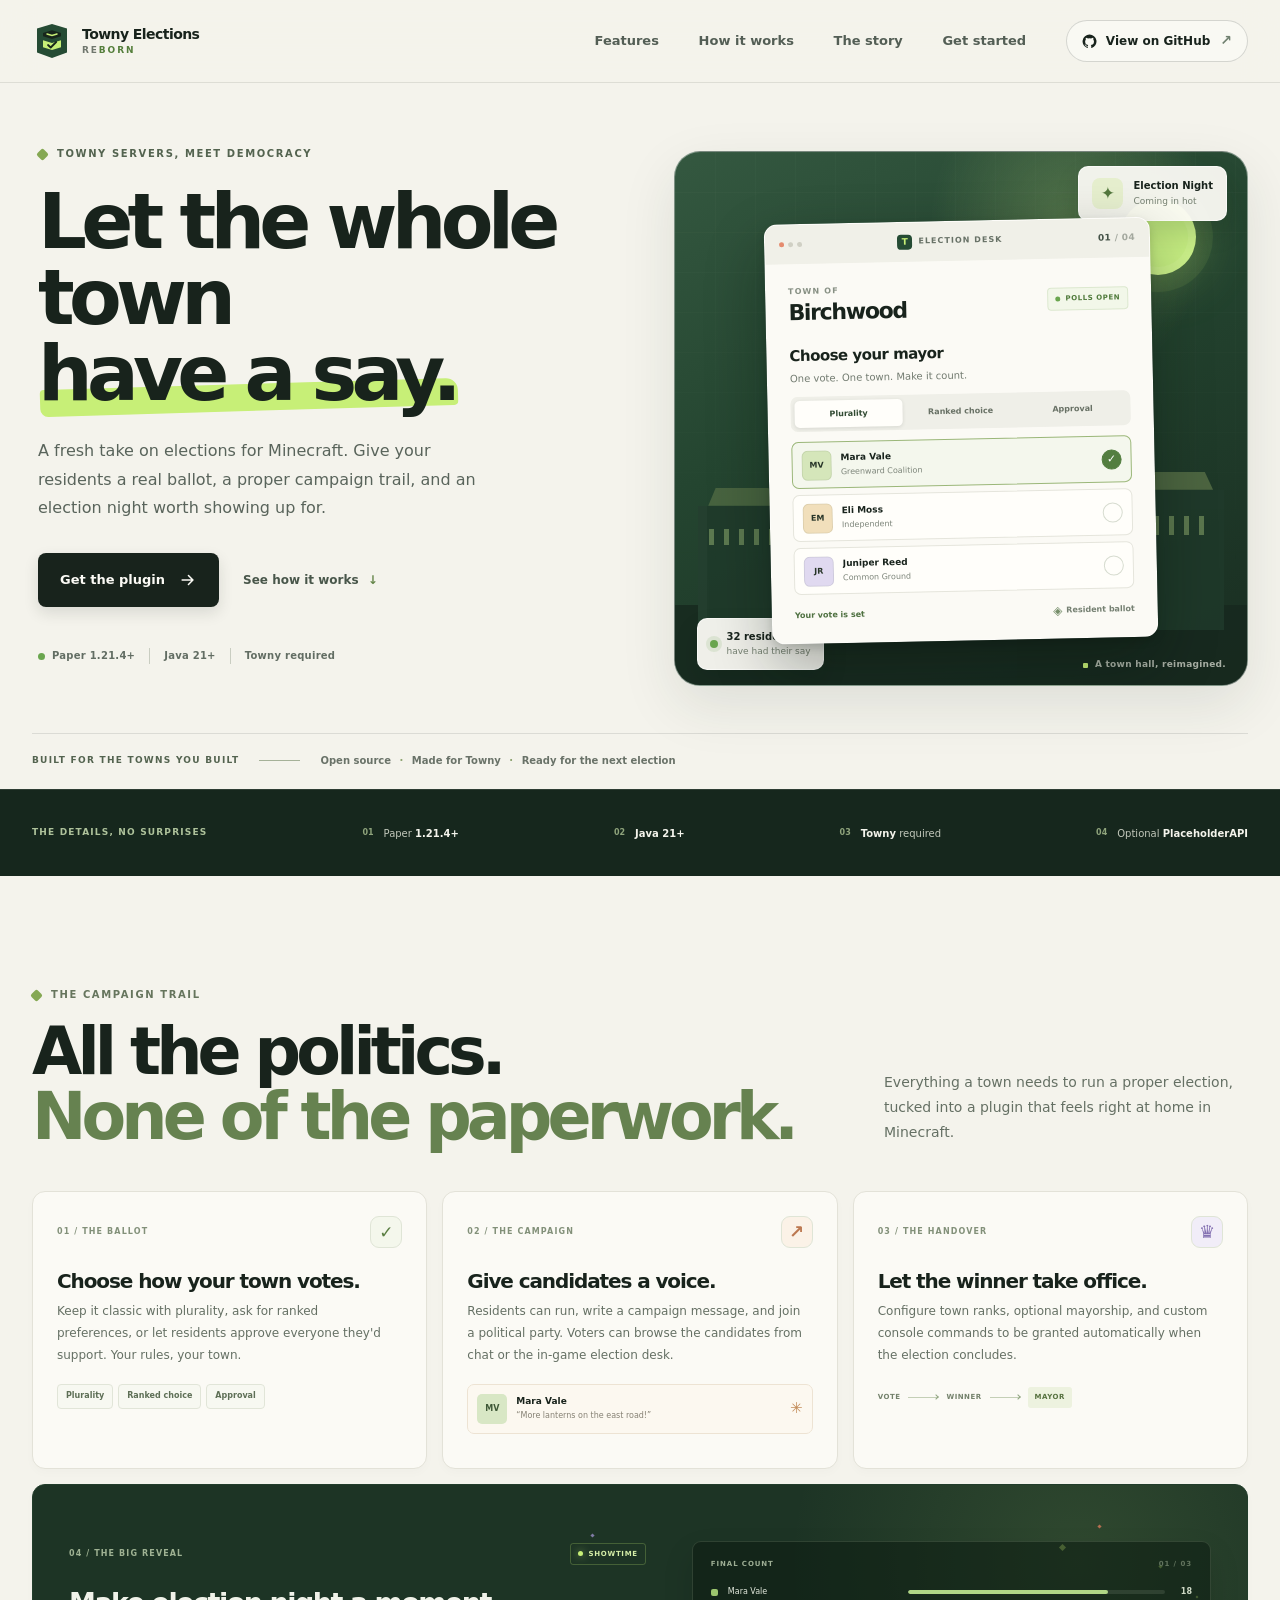
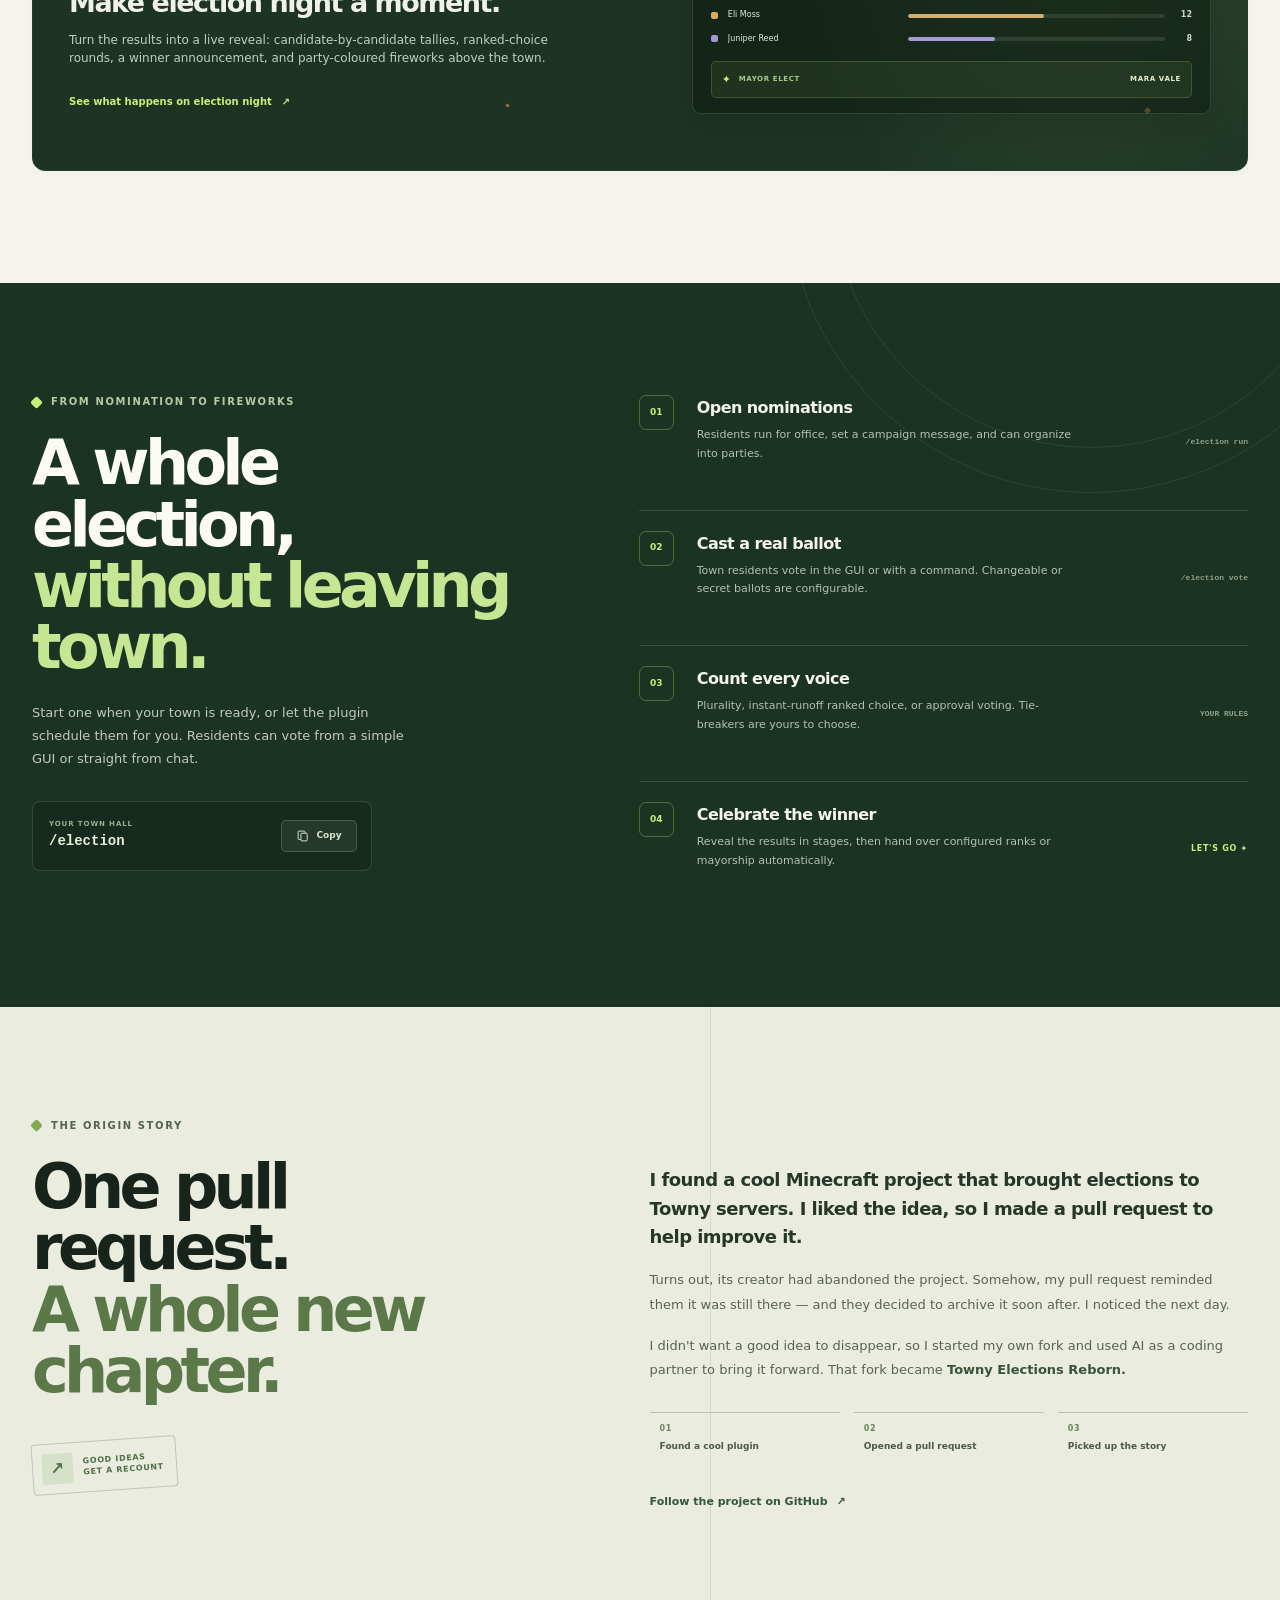
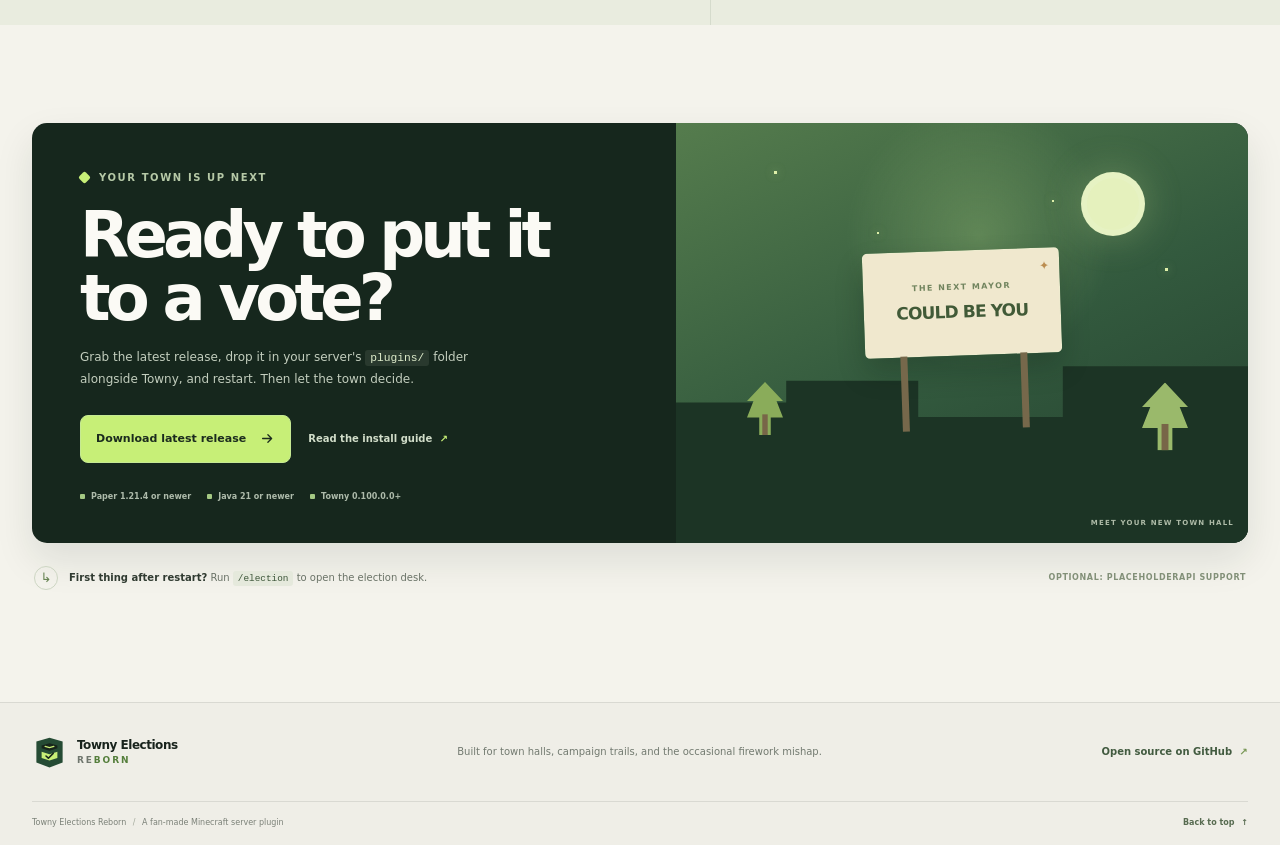
==== index.html @ 8856fa82 "Build Towny Elections Reborn landing page Co-authored-by: arena-agent <297053741+arena-agent@users.n" ====
<!doctype html>
<html lang="en">
  <head>
    <meta charset="utf-8" />
    <meta name="viewport" content="width=device-width, initial-scale=1" />
    <meta name="theme-color" content="#f4f3ec" />
    <meta
      name="description"
      content="Towny Elections Reborn brings configurable, fair, and very Minecraft elections to your Towny server. Campaign, vote, and make election night a show."
    />
    <meta property="og:type" content="website" />
    <meta property="og:title" content="Towny Elections Reborn — let your town have a say" />
    <meta
      property="og:description"
      content="A modern election plugin for Towny servers. Run for office, cast a ballot, and celebrate election night."
    />
    <title>Towny Elections Reborn — Let your town have a say</title>
    <link rel="icon" href="/favicon.svg" type="image/svg+xml" />
    <link rel="stylesheet" href="/styles.css" />
    <script src="/script.js" defer></script>
  </head>
  <body>
    <a class="skip-link" href="#main">Skip to content</a>

    <header class="site-header" id="top">
      <div class="container header-inner">
        <a class="brand" href="#top" aria-label="Towny Elections Reborn home">
          <span class="brand-mark" aria-hidden="true">
            <svg viewBox="0 0 40 40" fill="none">
              <path d="M5 7.5 20 3l15 4.5v24L20 37 5 31.5v-24Z" fill="currentColor" />
              <path d="m11 12 9-2.7 9 2.7v3.2l-9 2.7-9-2.7V12Z" fill="#17251B" />
              <path d="m11 19.2 9 2.7 9-2.7v7.1l-9 2.7-9-2.7v-7.1Z" fill="#C7EF77" />
              <path d="m15 13 5 1.5 5-1.5" stroke="#C7EF77" stroke-width="1.5" stroke-linecap="round" />
              <path d="m16 24 2.7 2.5 5.5-5.5" stroke="#17251B" stroke-width="1.8" stroke-linecap="round" stroke-linejoin="round" />
            </svg>
          </span>
          <span class="brand-type">
            <span class="brand-name">Towny Elections</span>
            <span class="brand-edition">RE<span>BORN</span></span>
          </span>
        </a>

        <button
          class="menu-toggle"
          type="button"
          aria-label="Open navigation"
          aria-controls="primary-nav"
          aria-expanded="false"
        >
          <span></span>
          <span></span>
        </button>

        <nav class="primary-nav" id="primary-nav" aria-label="Main navigation">
          <a href="#features">Features</a>
          <a href="#how-it-works">How it works</a>
          <a href="#story">The story</a>
          <a href="#install">Get started</a>
          <a
            class="nav-github"
            href="https://github.com/mnagingvi/TownyElections-2"
            target="_blank"
            rel="noreferrer"
          >
            <svg viewBox="0 0 24 24" aria-hidden="true" fill="currentColor">
              <path d="M12 .9a11.1 11.1 0 0 0-3.51 21.63c.55.1.76-.24.76-.53v-2.08c-3.1.68-3.76-1.32-3.76-1.32-.5-1.3-1.23-1.65-1.23-1.65-1.01-.7.08-.69.08-.69 1.12.08 1.71 1.16 1.71 1.16 1 .1.95 2.19 3.33 1.65.1-.72.4-1.22.71-1.5-2.48-.28-5.09-1.24-5.09-5.5 0-1.21.43-2.2 1.15-2.98-.12-.28-.5-1.42.11-2.95 0 0 .94-.3 3.05 1.14a10.6 10.6 0 0 1 5.55 0c2.11-1.44 3.05-1.14 3.05-1.14.61 1.53.23 2.67.11 2.95.72.78 1.15 1.77 1.15 2.98 0 4.27-2.61 5.22-5.1 5.5.4.35.76 1.03.76 2.08V22c0 .29.2.64.77.53A11.1 11.1 0 0 0 12 .9Z" />
            </svg>
            View on GitHub
            <span class="external-arrow" aria-hidden="true">↗</span>
          </a>
        </nav>
      </div>
    </header>

    <main id="main">
      <section class="hero-section" aria-labelledby="hero-title">
        <div class="container hero-grid">
          <div class="hero-copy">
            <p class="eyebrow"><span class="eyebrow-mark"></span> TOWNY SERVERS, MEET DEMOCRACY</p>
            <h1 id="hero-title">Let the whole town <span>have a say.</span></h1>
            <p class="hero-description">
              A fresh take on elections for Minecraft. Give your residents a real
              ballot, a proper campaign trail, and an election night worth showing
              up for.
            </p>
            <div class="hero-actions">
              <a
                class="button button-dark"
                href="https://github.com/mnagingvi/TownyElections-2/releases/latest"
                target="_blank"
                rel="noreferrer"
              >
                Get the plugin
                <svg viewBox="0 0 20 20" aria-hidden="true" fill="none">
                  <path d="M3.5 10h12m-5-5 5 5-5 5" stroke="currentColor" stroke-width="1.7" stroke-linecap="round" stroke-linejoin="round" />
                </svg>
              </a>
              <a class="text-link" href="#how-it-works">See how it works <span aria-hidden="true">↓</span></a>
            </div>
            <div class="hero-requirements" aria-label="Compatibility">
              <span><i class="requirement-dot"></i> Paper 1.21.4+</span>
              <span>Java 21+</span>
              <span>Towny required</span>
            </div>
          </div>

          <div class="hero-art">
            <div class="art-grid" aria-hidden="true"></div>
            <div class="pixel-sun" aria-hidden="true"></div>
            <div class="pixel-town" aria-hidden="true">
              <span class="town-roof roof-one"></span>
              <span class="town-building building-one"></span>
              <span class="town-roof roof-two"></span>
              <span class="town-building building-two"></span>
              <span class="town-tower"></span>
              <span class="town-building building-three"></span>
              <span class="town-tree tree-one"></span>
              <span class="town-tree tree-two"></span>
            </div>
            <div class="floating-note floating-note-top" aria-hidden="true">
              <span class="note-icon">✦</span>
              <span><strong>Election Night</strong><small>Coming in hot</small></span>
            </div>
            <div class="floating-note floating-note-bottom" aria-hidden="true">
              <span class="online-indicator"></span>
              <span><strong>32 residents</strong><small>have had their say</small></span>
            </div>

            <div class="ballot-window">
              <div class="window-bar">
                <span class="window-dots" aria-hidden="true"><i></i><i></i><i></i></span>
                <span class="window-title"><span class="window-logo">T</span> ELECTION DESK</span>
                <span class="window-number">01 <span>/ 04</span></span>
              </div>
              <div class="ballot-content">
                <div class="town-heading">
                  <div>
                    <span class="mini-label">TOWN OF</span>
                    <h2>Birchwood</h2>
                  </div>
                  <span class="polls-open"><i></i> POLLS OPEN</span>
                </div>
                <div class="ballot-intro">
                  <h3 data-ballot-title>Choose your mayor</h3>
                  <p data-ballot-copy>One vote. One town. Make it count.</p>
                </div>
                <div class="ballot-modes" role="group" aria-label="Try an election system">
                  <button class="ballot-mode is-active" type="button" data-ballot-mode="plurality" aria-pressed="true">Plurality</button>
                  <button class="ballot-mode" type="button" data-ballot-mode="ranked" aria-pressed="false">Ranked choice</button>
                  <button class="ballot-mode" type="button" data-ballot-mode="approval" aria-pressed="false">Approval</button>
                </div>
                <div class="candidate-list" role="group" aria-label="Example candidates">
                  <button class="candidate-option is-selected" type="button" data-candidate="Mara Vale" aria-pressed="true">
                    <span class="candidate-avatar avatar-sage" aria-hidden="true">MV</span>
                    <span class="candidate-info"><strong>Mara Vale</strong><small>Greenward Coalition</small></span>
                    <span class="candidate-choice" aria-hidden="true">✓</span>
                  </button>
                  <button class="candidate-option" type="button" data-candidate="Eli Moss" aria-pressed="false">
                    <span class="candidate-avatar avatar-amber" aria-hidden="true">EM</span>
                    <span class="candidate-info"><strong>Eli Moss</strong><small>Independent</small></span>
                    <span class="candidate-choice" aria-hidden="true"></span>
                  </button>
                  <button class="candidate-option" type="button" data-candidate="Juniper Reed" aria-pressed="false">
                    <span class="candidate-avatar avatar-lilac" aria-hidden="true">JR</span>
                    <span class="candidate-info"><strong>Juniper Reed</strong><small>Common Ground</small></span>
                    <span class="candidate-choice" aria-hidden="true"></span>
                  </button>
                </div>
                <div class="ballot-footer">
                  <span class="ballot-status" data-ballot-status aria-live="polite">Your vote is set</span>
                  <span class="ballot-note"><span aria-hidden="true">◈</span> Resident ballot</span>
                </div>
              </div>
            </div>
            <p class="art-caption"><span></span> A town hall, reimagined.</p>
          </div>
        </div>
        <div class="container hero-bottom">
          <span class="hero-bottom-label">BUILT FOR THE TOWNS YOU BUILT</span>
          <span class="hero-bottom-line"></span>
          <span class="hero-bottom-detail">Open source <i>·</i> Made for Towny <i>·</i> Ready for the next election</span>
        </div>
      </section>

      <section class="intro-strip" aria-label="Plugin compatibility at a glance">
        <div class="container intro-strip-inner">
          <span class="strip-title">THE DETAILS, NO SURPRISES</span>
          <div class="strip-item"><span class="strip-symbol">01</span><span>Paper <strong>1.21.4+</strong></span></div>
          <div class="strip-item"><span class="strip-symbol">02</span><span><strong>Java 21+</strong></span></div>
          <div class="strip-item"><span class="strip-symbol">03</span><span><strong>Towny</strong> required</span></div>
          <div class="strip-item"><span class="strip-symbol">04</span><span>Optional <strong>PlaceholderAPI</strong></span></div>
        </div>
      </section>

      <section class="features-section section-pad" id="features" aria-labelledby="features-title">
        <div class="container">
          <div class="section-heading features-heading">
            <div>
              <p class="eyebrow eyebrow-muted"><span class="eyebrow-mark"></span> THE CAMPAIGN TRAIL</p>
              <h2 id="features-title">All the politics.<br /><span>None of the paperwork.</span></h2>
            </div>
            <p class="section-lede">
              Everything a town needs to run a proper election, tucked into a
              plugin that feels right at home in Minecraft.
            </p>
          </div>

          <div class="feature-grid">
            <article class="feature-card feature-ballots">
              <div class="feature-card-top">
                <span class="feature-index">01 / THE BALLOT</span>
                <span class="feature-icon icon-ballot" aria-hidden="true">✓</span>
              </div>
              <h3>Choose how your town votes.</h3>
              <p>
                Keep it classic with plurality, ask for ranked preferences, or
                let residents approve everyone they'd support. Your rules, your
                town.
              </p>
              <div class="feature-tags" aria-label="Available voting systems">
                <span>Plurality</span><span>Ranked choice</span><span>Approval</span>
              </div>
            </article>

            <article class="feature-card feature-campaigns">
              <div class="feature-card-top">
                <span class="feature-index">02 / THE CAMPAIGN</span>
                <span class="feature-icon icon-megaphone" aria-hidden="true">↗</span>
              </div>
              <h3>Give candidates a voice.</h3>
              <p>
                Residents can run, write a campaign message, and join a political
                party. Voters can browse the candidates from chat or the in-game
                election desk.
              </p>
              <div class="campaign-sample" aria-hidden="true">
                <span class="sample-avatar">MV</span>
                <span><strong>Mara Vale</strong><small>“More lanterns on the east road!”</small></span>
                <span class="sample-spark">✳</span>
              </div>
            </article>

            <article class="feature-card feature-winner">
              <div class="feature-card-top">
                <span class="feature-index">03 / THE HANDOVER</span>
                <span class="feature-icon icon-crown" aria-hidden="true">♛</span>
              </div>
              <h3>Let the winner take office.</h3>
              <p>
                Configure town ranks, optional mayorship, and custom console
                commands to be granted automatically when the election concludes.
              </p>
              <div class="handover-line">
                <span>VOTE</span><i aria-hidden="true"></i><span>WINNER</span><i aria-hidden="true"></i><span class="mayor-chip">MAYOR</span>
              </div>
            </article>

            <article class="feature-card feature-night">
              <div class="night-sparks" aria-hidden="true"><i></i><i></i><i></i><i></i><i></i><i></i><i></i></div>
              <div class="night-copy">
                <div class="feature-card-top">
                  <span class="feature-index">04 / THE BIG REVEAL</span>
                  <span class="night-badge"><span></span> SHOWTIME</span>
                </div>
                <h3>Make election night a moment.</h3>
                <p>
                  Turn the results into a live reveal: candidate-by-candidate
                  tallies, ranked-choice rounds, a winner announcement, and
                  party-coloured fireworks above the town.
                </p>
                <a class="night-link" href="#how-it-works">See what happens on election night <span aria-hidden="true">↗</span></a>
              </div>
              <div class="night-scoreboard">
                <div class="scoreboard-header"><span>FINAL COUNT</span><span>01 / 03</span></div>
                <div class="score-line"><span class="score-dot dot-green"></span><span class="score-name">Mara Vale</span><span class="score-bar"><i style="width: 78%"></i></span><strong>18</strong></div>
                <div class="score-line"><span class="score-dot dot-amber"></span><span class="score-name">Eli Moss</span><span class="score-bar"><i style="width: 53%"></i></span><strong>12</strong></div>
                <div class="score-line"><span class="score-dot dot-lilac"></span><span class="score-name">Juniper Reed</span><span class="score-bar"><i style="width: 34%"></i></span><strong>8</strong></div>
                <div class="winner-announcement"><span>✦</span> MAYOR ELECT <strong>MARA VALE</strong></div>
              </div>
            </article>
          </div>
        </div>
      </section>

      <section class="process-section section-pad" id="how-it-works" aria-labelledby="process-title">
        <div class="process-orbit process-orbit-one" aria-hidden="true"></div>
        <div class="process-orbit process-orbit-two" aria-hidden="true"></div>
        <div class="container process-layout">
          <div class="process-intro">
            <p class="eyebrow eyebrow-light"><span class="eyebrow-mark"></span> FROM NOMINATION TO FIREWORKS</p>
            <h2 id="process-title">A whole election,<br /><span>without leaving town.</span></h2>
            <p>
              Start one when your town is ready, or let the plugin schedule them
              for you. Residents can vote from a simple GUI or straight from chat.
            </p>
            <div class="process-command">
              <div><span class="command-label">YOUR TOWN HALL</span><code>/election</code></div>
              <button class="copy-command" type="button" data-copy="/election" aria-label="Copy the slash election command">
                <svg viewBox="0 0 20 20" aria-hidden="true" fill="none"><rect x="7" y="6" width="9" height="11" rx="1.5" stroke="currentColor" stroke-width="1.4"/><path d="M13 6V4.5A1.5 1.5 0 0 0 11.5 3h-7A1.5 1.5 0 0 0 3 4.5v9A1.5 1.5 0 0 0 4.5 15H7" stroke="currentColor" stroke-width="1.4"/></svg>
                <span data-copy-label>Copy</span>
              </button>
            </div>
            <span class="copy-status" aria-live="polite"></span>
          </div>

          <ol class="process-steps">
            <li>
              <span class="step-number">01</span>
              <div><h3>Open nominations</h3><p>Residents run for office, set a campaign message, and can organize into parties.</p></div>
              <span class="step-aside">/election run</span>
            </li>
            <li>
              <span class="step-number">02</span>
              <div><h3>Cast a real ballot</h3><p>Town residents vote in the GUI or with a command. Changeable or secret ballots are configurable.</p></div>
              <span class="step-aside">/election vote</span>
            </li>
            <li>
              <span class="step-number">03</span>
              <div><h3>Count every voice</h3><p>Plurality, instant-runoff ranked choice, or approval voting. Tie-breakers are yours to choose.</p></div>
              <span class="step-aside">YOUR RULES</span>
            </li>
            <li>
              <span class="step-number">04</span>
              <div><h3>Celebrate the winner</h3><p>Reveal the results in stages, then hand over configured ranks or mayorship automatically.</p></div>
              <span class="step-aside step-aside-lime">LET'S GO ✦</span>
            </li>
          </ol>
        </div>
      </section>

      <section class="story-section section-pad" id="story" aria-labelledby="story-title">
        <div class="container story-layout">
          <div class="story-lead">
            <p class="eyebrow"><span class="eyebrow-mark"></span> THE ORIGIN STORY</p>
            <h2 id="story-title">One pull request.<br /><span>A whole new chapter.</span></h2>
            <div class="story-stamp" aria-hidden="true">
              <span class="stamp-icon">↗</span>
              <span>GOOD IDEAS<br />GET A RECOUNT</span>
            </div>
          </div>
          <div class="story-content">
            <p class="story-opening">
              I found a cool Minecraft project that brought elections to Towny
              servers. I liked the idea, so I made a pull request to help improve it.
            </p>
            <p>
              Turns out, its creator had abandoned the project. Somehow, my pull
              request reminded them it was still there — and they decided to archive
              it soon after. I noticed the next day.
            </p>
            <p>
              I didn't want a good idea to disappear, so I started my own fork and
              used AI as a coding partner to bring it forward. That fork became
              <strong>Towny Elections Reborn.</strong>
            </p>
            <ol class="story-timeline" aria-label="How Towny Elections Reborn started">
              <li><span>01</span><strong>Found a cool plugin</strong></li>
              <li><span>02</span><strong>Opened a pull request</strong></li>
              <li><span>03</span><strong>Picked up the story</strong></li>
            </ol>
            <a class="story-link" href="https://github.com/mnagingvi/TownyElections-2" target="_blank" rel="noreferrer">
              Follow the project on GitHub <span aria-hidden="true">↗</span>
            </a>
          </div>
        </div>
      </section>

      <section class="install-section section-pad" id="install" aria-labelledby="install-title">
        <div class="container install-container">
          <div class="install-panel">
            <div class="install-copy">
              <p class="eyebrow eyebrow-light"><span class="eyebrow-mark"></span> YOUR TOWN IS UP NEXT</p>
              <h2 id="install-title">Ready to put it<br />to a vote?</h2>
              <p>
                Grab the latest release, drop it in your server's <code>plugins/</code>
                folder alongside Towny, and restart. Then let the town decide.
              </p>
              <div class="install-actions">
                <a class="button button-lime" href="https://github.com/mnagingvi/TownyElections-2/releases/latest" target="_blank" rel="noreferrer">
                  Download latest release
                  <svg viewBox="0 0 20 20" aria-hidden="true" fill="none"><path d="M3.5 10h12m-5-5 5 5-5 5" stroke="currentColor" stroke-width="1.7" stroke-linecap="round" stroke-linejoin="round" /></svg>
                </a>
                <a class="install-readme" href="https://github.com/mnagingvi/TownyElections-2#installation" target="_blank" rel="noreferrer">Read the install guide <span aria-hidden="true">↗</span></a>
              </div>
              <div class="requirements-list">
                <span><i></i> Paper 1.21.4 or newer</span>
                <span><i></i> Java 21 or newer</span>
                <span><i></i> Towny 0.100.0.0+</span>
              </div>
            </div>
            <div class="install-visual" aria-hidden="true">
              <div class="install-moon"></div>
              <div class="install-stars"><i></i><i></i><i></i><i></i></div>
              <div class="install-land">
                <span class="land-block land-a"></span><span class="land-block land-b"></span>
                <span class="land-block land-c"></span><span class="land-block land-d"></span>
              </div>
              <div class="install-sign">
                <span class="sign-top">THE NEXT MAYOR</span>
                <span class="sign-name">COULD BE YOU</span>
                <span class="sign-star">✦</span>
              </div>
              <div class="install-pixel-tree tree-left"></div>
              <div class="install-pixel-tree tree-right"></div>
              <div class="install-visual-caption">MEET YOUR NEW TOWN HALL</div>
            </div>
          </div>
          <div class="after-install">
            <span class="after-install-icon" aria-hidden="true">↳</span>
            <span><strong>First thing after restart?</strong> Run <code>/election</code> to open the election desk.</span>
            <span class="after-install-note">OPTIONAL: PLACEHOLDERAPI SUPPORT</span>
          </div>
        </div>
      </section>
    </main>

    <footer class="site-footer">
      <div class="container footer-main">
        <a class="brand footer-brand" href="#top" aria-label="Towny Elections Reborn, back to top">
          <span class="brand-mark" aria-hidden="true">
            <svg viewBox="0 0 40 40" fill="none"><path d="M5 7.5 20 3l15 4.5v24L20 37 5 31.5v-24Z" fill="currentColor"/><path d="m11 12 9-2.7 9 2.7v3.2l-9 2.7-9-2.7V12Z" fill="#17251B"/><path d="m11 19.2 9 2.7 9-2.7v7.1l-9 2.7-9-2.7v-7.1Z" fill="#C7EF77"/><path d="m15 13 5 1.5 5-1.5" stroke="#C7EF77" stroke-width="1.5" stroke-linecap="round"/><path d="m16 24 2.7 2.5 5.5-5.5" stroke="#17251B" stroke-width="1.8" stroke-linecap="round" stroke-linejoin="round"/></svg>
          </span>
          <span class="brand-type"><span class="brand-name">Towny Elections</span><span class="brand-edition">RE<span>BORN</span></span></span>
        </a>
        <p class="footer-note">Built for town halls, campaign trails, and the occasional firework mishap.</p>
        <a class="footer-source" href="https://github.com/mnagingvi/TownyElections-2" target="_blank" rel="noreferrer">Open source on GitHub <span aria-hidden="true">↗</span></a>
      </div>
      <div class="container footer-bottom">
        <span>Towny Elections Reborn <span class="footer-separator">/</span> A fan-made Minecraft server plugin</span>
        <a href="#top">Back to top <span aria-hidden="true">↑</span></a>
      </div>
    </footer>
  </body>
</html>
---- styles.css ----
@charset "UTF-8";

:root {
  color-scheme: light;
  --paper: #f4f3ec;
  --paper-deep: #ebe9df;
  --paper-bright: #fbfaf5;
  --ink: #18231c;
  --ink-soft: #4d584f;
  --moss: #254b34;
  --moss-deep: #16271d;
  --leaf: #c7ef77;
  --leaf-bright: #d9ff8e;
  --line: #d9d9ce;
  --coral: #ed805f;
  --amber: #eab462;
  --lilac: #a99ada;
  --container: 1216px;
  --radius: 22px;
  font-family: Inter, ui-sans-serif, system-ui, -apple-system, BlinkMacSystemFont, "Segoe UI", sans-serif;
  font-synthesis: none;
  text-rendering: optimizeLegibility;
  -webkit-font-smoothing: antialiased;
  -moz-osx-font-smoothing: grayscale;
}

*,
*::before,
*::after {
  box-sizing: border-box;
}

html {
  scroll-behavior: smooth;
  scroll-padding-top: 96px;
}

body {
  margin: 0;
  background: var(--paper);
  color: var(--ink);
  font-size: 16px;
  line-height: 1.55;
}

body,
button,
a {
  -webkit-tap-highlight-color: transparent;
}

button,
a {
  color: inherit;
}

a {
  text-decoration: none;
}

button {
  font: inherit;
}

button:focus-visible,
a:focus-visible {
  outline: 3px solid #6f9f3d;
  outline-offset: 4px;
}

svg {
  display: block;
}

::selection {
  color: var(--ink);
  background: var(--leaf);
}

.container {
  width: min(var(--container), calc(100% - 64px));
  margin-inline: auto;
}

.skip-link {
  position: fixed;
  z-index: 100;
  top: 12px;
  left: 12px;
  padding: 10px 14px;
  transform: translateY(-160%);
  border-radius: 8px;
  background: var(--leaf);
  color: var(--ink);
  font-size: 14px;
  font-weight: 750;
}

.skip-link:focus {
  transform: translateY(0);
}

/* Header */
.site-header {
  position: relative;
  z-index: 20;
  border-bottom: 1px solid rgba(24, 35, 28, 0.1);
  background: rgba(244, 243, 236, 0.9);
  backdrop-filter: blur(16px);
}

.header-inner {
  display: flex;
  min-height: 82px;
  align-items: center;
  justify-content: space-between;
  gap: 32px;
}

.brand {
  display: inline-flex;
  min-width: max-content;
  align-items: center;
  gap: 10px;
}

.brand-mark {
  display: block;
  width: 40px;
  height: 40px;
  color: var(--moss);
}

.brand-mark svg {
  width: 100%;
  height: 100%;
}

.brand-type {
  display: flex;
  flex-direction: column;
  line-height: 1;
}

.brand-name {
  font-size: 14px;
  font-weight: 800;
  letter-spacing: -0.04em;
}

.brand-edition {
  margin-top: 5px;
  color: #70776e;
  font-size: 9px;
  font-weight: 850;
  letter-spacing: 0.21em;
}

.brand-edition span {
  color: #547e3b;
}

.primary-nav {
  display: flex;
  align-items: center;
  gap: clamp(20px, 3.1vw, 41px);
}

.primary-nav > a:not(.nav-github) {
  position: relative;
  padding-block: 8px;
  color: #535e55;
  font-size: 13px;
  font-weight: 650;
  transition: color 160ms ease;
}

.primary-nav > a:not(.nav-github)::after {
  position: absolute;
  right: 0;
  bottom: 2px;
  left: 0;
  height: 1px;
  transform: scaleX(0);
  transform-origin: right;
  background: var(--moss);
  content: "";
  transition: transform 180ms ease;
}

.primary-nav > a:not(.nav-github):hover {
  color: var(--ink);
}

.primary-nav > a:not(.nav-github):hover::after {
  transform: scaleX(1);
  transform-origin: left;
}

.nav-github {
  display: inline-flex;
  min-height: 42px;
  align-items: center;
  gap: 9px;
  padding: 0 15px;
  border: 1px solid rgba(24, 35, 28, 0.16);
  border-radius: 999px;
  background: rgba(255, 255, 255, 0.38);
  font-size: 12px;
  font-weight: 750;
  transition: background 180ms ease, border-color 180ms ease, transform 180ms ease;
}

.nav-github:hover {
  transform: translateY(-1px);
  border-color: var(--moss);
  background: #fff;
}

.nav-github svg {
  width: 15px;
  height: 15px;
}

.external-arrow {
  margin-left: 1px;
  color: #70806f;
  font-size: 14px;
}

.menu-toggle {
  display: none;
}

/* Hero */
.hero-section {
  overflow: hidden;
  padding: 64px 0 0;
}

.hero-grid {
  display: grid;
  grid-template-columns: minmax(0, 0.98fr) minmax(0, 1.02fr);
  align-items: center;
  gap: clamp(42px, 7vw, 91px);
}

.hero-copy {
  padding: 0 0 26px 6px;
}

.eyebrow {
  display: flex;
  align-items: center;
  gap: 10px;
  margin: 0 0 23px;
  color: #53634f;
  font-size: 10px;
  font-weight: 850;
  letter-spacing: 0.16em;
  line-height: 1.4;
}

.eyebrow-mark {
  display: block;
  width: 9px;
  height: 9px;
  flex: 0 0 9px;
  transform: rotate(45deg);
  border-radius: 2px;
  background: #85a853;
}

.hero-copy h1,
.section-heading h2,
.process-intro h2,
.story-lead h2,
.install-copy h2 {
  margin: 0;
  font-weight: 720;
  letter-spacing: -0.075em;
  line-height: 0.99;
}

.hero-copy h1 {
  max-width: 620px;
  font-size: clamp(56px, 6vw, 82px);
}

.hero-copy h1 span {
  position: relative;
  display: inline-block;
  z-index: 0;
  white-space: nowrap;
}

.hero-copy h1 span::after {
  position: absolute;
  z-index: -1;
  right: -0.02em;
  bottom: 0.02em;
  left: 0.02em;
  height: 0.35em;
  transform: rotate(-1.7deg);
  border-radius: 4px 12px 4px 8px;
  background: var(--leaf);
  content: "";
}

.hero-description {
  max-width: 465px;
  margin: 25px 0 0;
  color: #59645b;
  font-size: 16px;
  line-height: 1.78;
}

.hero-actions {
  display: flex;
  align-items: center;
  gap: 24px;
  margin-top: 31px;
}

.button {
  display: inline-flex;
  min-height: 54px;
  align-items: center;
  justify-content: center;
  gap: 14px;
  padding: 0 21px;
  border: 1px solid transparent;
  border-radius: 8px;
  font-size: 13px;
  font-weight: 780;
  transition: transform 180ms ease, background 180ms ease, box-shadow 180ms ease;
}

.button:hover {
  transform: translateY(-2px);
}

.button svg {
  width: 18px;
  height: 18px;
}

.button-dark {
  background: var(--ink);
  color: var(--paper-bright);
  box-shadow: 0 6px 15px rgba(24, 35, 28, 0.12);
}

.button-dark:hover {
  background: var(--moss);
  box-shadow: 0 9px 22px rgba(24, 35, 28, 0.18);
}

.text-link {
  display: inline-flex;
  align-items: center;
  gap: 9px;
  color: #48564a;
  font-size: 12px;
  font-weight: 760;
}

.text-link span {
  color: #65864a;
  transition: transform 180ms ease;
}

.text-link:hover span {
  transform: translateY(3px);
}

.hero-requirements {
  display: flex;
  flex-wrap: wrap;
  align-items: center;
  gap: 0;
  margin-top: 41px;
  color: #626d63;
  font-size: 10px;
  font-weight: 750;
  letter-spacing: 0.025em;
}

.hero-requirements span {
  display: inline-flex;
  align-items: center;
  gap: 7px;
  padding-right: 14px;
}

.hero-requirements span + span {
  padding-left: 14px;
  border-left: 1px solid #c9cdc1;
}

.requirement-dot,
.polls-open i,
.online-indicator {
  display: inline-block;
  width: 7px;
  height: 7px;
  border-radius: 50%;
  background: #6aa64f;
}

/* The pixel-town and ballot preview are all CSS/HTML, so the site has no image dependency. */
.hero-art {
  position: relative;
  min-height: 535px;
  isolation: isolate;
  overflow: hidden;
  border: 1px solid rgba(255, 255, 255, 0.4);
  border-radius: 26px;
  background:
    radial-gradient(ellipse at 69% 14%, rgba(207, 237, 137, 0.25), transparent 25%),
    linear-gradient(154deg, #345840 0%, #244530 42%, #192d21 100%);
  box-shadow: 0 20px 55px rgba(33, 53, 38, 0.1);
}

.art-grid {
  position: absolute;
  z-index: -1;
  inset: 0;
  opacity: 0.15;
  background-image: linear-gradient(rgba(238, 246, 224, 0.17) 1px, transparent 1px), linear-gradient(90deg, rgba(238, 246, 224, 0.17) 1px, transparent 1px);
  background-size: 40px 40px;
  mask-image: linear-gradient(to bottom, #000 0%, transparent 90%);
}

.pixel-sun {
  position: absolute;
  top: 47px;
  right: 51px;
  width: 76px;
  height: 76px;
  border: 8px solid rgba(215, 243, 158, 0.27);
  border-radius: 50%;
  background: #c5ed81;
  box-shadow: 0 0 0 17px rgba(199, 239, 119, 0.08), 0 0 55px rgba(199, 239, 119, 0.36);
}

.pixel-town {
  position: absolute;
  right: -1%;
  bottom: -3px;
  left: -1%;
  height: 42%;
  opacity: 0.8;
  background: linear-gradient(to bottom, transparent 0 63%, #17291f 63%);
}

.pixel-building,
.town-building,
.town-roof,
.town-tower,
.town-tree {
  position: absolute;
  display: block;
}

.town-building {
  bottom: 26%;
  background: #203a2b;
  box-shadow: inset 9px 0 rgba(255, 255, 255, 0.025);
}

.town-building::before,
.town-tower::before {
  position: absolute;
  top: 19%;
  right: 13%;
  left: 13%;
  height: 13%;
  background: repeating-linear-gradient(90deg, #b7d687 0 5px, transparent 5px 15px);
  opacity: 0.5;
  content: "";
}

.building-one {
  left: 5%;
  width: 86px;
  height: 124px;
}

.building-two {
  left: 31%;
  width: 107px;
  height: 165px;
  background: #1c3426;
}

.building-three {
  right: 5%;
  width: 97px;
  height: 140px;
  background: #203a2b;
}

.town-roof {
  bottom: calc(26% + 124px);
  height: 18px;
  background: #516b44;
  clip-path: polygon(14% 100%, 22% 0, 78% 0, 86% 100%);
}

.roof-one {
  left: 4.5%;
  width: 94px;
}

.roof-two {
  right: 4.3%;
  bottom: calc(26% + 140px);
  width: 104px;
  background: #587047;
}

.town-tower {
  bottom: 26%;
  left: 60%;
  width: 42px;
  height: 195px;
  background: #294833;
}

.town-tower::before {
  top: 24%;
  right: 8px;
  left: 8px;
  height: 24%;
  background: repeating-linear-gradient(180deg, #d2ee9d 0 5px, transparent 5px 15px);
}

.town-tree {
  bottom: 26%;
  width: 24px;
  height: 38px;
  background: #83a954;
  clip-path: polygon(50% 0, 100% 45%, 79% 45%, 100% 75%, 65% 75%, 65% 100%, 35% 100%, 35% 75%, 0 75%, 21% 45%, 0 45%);
}

.tree-one {
  left: 24%;
  transform: scale(1.2);
}

.tree-two {
  right: 25%;
  bottom: 28%;
  transform: scale(0.9);
}

.floating-note {
  position: absolute;
  z-index: 4;
  display: flex;
  align-items: center;
  gap: 10px;
  padding: 11px 13px;
  border: 1px solid rgba(255, 255, 255, 0.64);
  border-radius: 10px;
  background: rgba(251, 250, 245, 0.95);
  box-shadow: 0 12px 24px rgba(9, 20, 13, 0.14);
}

.floating-note-top {
  top: 14px;
  right: 20px;
}

.note-icon {
  display: grid;
  width: 31px;
  height: 31px;
  place-items: center;
  border-radius: 8px;
  background: #e6efce;
  color: #53783d;
  font-size: 17px;
}

.floating-note strong,
.floating-note small {
  display: block;
  white-space: nowrap;
}

.floating-note strong {
  font-size: 10px;
  font-weight: 820;
}

.floating-note small {
  margin-top: 1px;
  color: #758071;
  font-size: 9px;
}

.floating-note-bottom {
  bottom: 15px;
  left: 22px;
  gap: 9px;
  padding: 10px 12px;
}

.online-indicator {
  width: 8px;
  height: 8px;
  box-shadow: 0 0 0 4px rgba(107, 166, 79, 0.14);
}

.ballot-window {
  position: absolute;
  z-index: 5;
  top: 50%;
  left: 50%;
  width: min(386px, 82%);
  transform: translate(-50%, -47%) rotate(-1.2deg);
  overflow: hidden;
  border: 1px solid rgba(255, 255, 255, 0.4);
  border-radius: 13px;
  background: #fbfaf5;
  box-shadow: 0 24px 60px rgba(7, 17, 10, 0.31), 0 4px 9px rgba(7, 17, 10, 0.14);
}

.window-bar {
  display: flex;
  height: 39px;
  align-items: center;
  justify-content: space-between;
  padding: 0 14px;
  background: #f0f0e8;
}

.window-dots {
  display: flex;
  gap: 4px;
}

.window-dots i {
  width: 5px;
  height: 5px;
  border-radius: 50%;
  background: #d0d0c4;
}

.window-dots i:first-child {
  background: #e58b6e;
}

.window-title {
  display: flex;
  align-items: center;
  gap: 6px;
  color: #677166;
  font-size: 8px;
  font-weight: 840;
  letter-spacing: 0.13em;
}

.window-logo {
  display: grid;
  width: 15px;
  height: 15px;
  place-items: center;
  border-radius: 4px;
  background: var(--moss);
  color: var(--leaf);
  font-size: 9px;
  font-weight: 900;
  letter-spacing: 0;
}

.window-number {
  color: #455348;
  font-size: 9px;
  font-weight: 850;
  letter-spacing: 0.04em;
}

.window-number span {
  color: #a3a89e;
  font-weight: 650;
}

.ballot-content {
  padding: 22px 22px 17px;
}

.town-heading {
  display: flex;
  align-items: flex-start;
  justify-content: space-between;
  gap: 12px;
}

.mini-label {
  display: block;
  margin-bottom: 3px;
  color: #879084;
  font-size: 8px;
  font-weight: 850;
  letter-spacing: 0.14em;
}

.town-heading h2 {
  margin: 0;
  font-size: 22px;
  font-weight: 790;
  letter-spacing: -0.06em;
  line-height: 1.1;
}

.polls-open {
  display: inline-flex;
  align-items: center;
  gap: 5px;
  margin-top: 7px;
  padding: 5px 7px;
  border: 1px solid #dce8cf;
  border-radius: 4px;
  background: #f2f7e9;
  color: #4f7a3b;
  font-size: 7px;
  font-weight: 850;
  letter-spacing: 0.08em;
  white-space: nowrap;
}

.polls-open i {
  width: 5px;
  height: 5px;
}

.ballot-intro {
  margin: 19px 0 11px;
}

.ballot-intro h3 {
  margin: 0;
  font-size: 15px;
  font-weight: 790;
  letter-spacing: -0.035em;
}

.ballot-intro p {
  margin: 3px 0 0;
  color: #727b70;
  font-size: 10px;
}

.ballot-modes {
  display: flex;
  gap: 4px;
  margin: 0 0 10px;
  padding: 4px;
  border-radius: 7px;
  background: #efefe8;
}

.ballot-mode {
  min-height: 27px;
  flex: 1;
  padding: 0 5px;
  border: 0;
  border-radius: 5px;
  background: transparent;
  color: #687165;
  cursor: pointer;
  font-size: 8px;
  font-weight: 730;
  transition: background 160ms ease, color 160ms ease, box-shadow 160ms ease;
}

.ballot-mode:hover {
  color: var(--ink);
}

.ballot-mode.is-active {
  background: #fffefa;
  color: #314a32;
  box-shadow: 0 1px 4px rgba(29, 43, 31, 0.12);
}

.candidate-list {
  display: grid;
  gap: 6px;
}

.candidate-option {
  display: flex;
  width: 100%;
  min-height: 47px;
  align-items: center;
  gap: 9px;
  padding: 5px 9px;
  border: 1px solid #e5e5dc;
  border-radius: 7px;
  background: #fffefa;
  color: var(--ink);
  cursor: pointer;
  text-align: left;
  transition: border-color 150ms ease, background 150ms ease, transform 150ms ease;
}

.candidate-option:hover {
  transform: translateY(-1px);
  border-color: #a9c28b;
}

.candidate-option.is-selected {
  border-color: #9bb779;
  background: #f4f7ed;
}

.candidate-avatar {
  display: grid;
  width: 30px;
  height: 30px;
  flex: 0 0 30px;
  place-items: center;
  border: 1px solid rgba(35, 54, 39, 0.09);
  border-radius: 6px;
  color: #273528;
  font-size: 8px;
  font-weight: 850;
  letter-spacing: 0.02em;
}

.avatar-sage {
  background: #d5e6ba;
}

.avatar-amber {
  background: #f1dfbb;
}

.avatar-lilac {
  background: #e0d9f0;
}

.candidate-info {
  display: flex;
  min-width: 0;
  flex: 1;
  flex-direction: column;
  gap: 1px;
}

.candidate-info strong {
  overflow: hidden;
  font-size: 9px;
  font-weight: 810;
  text-overflow: ellipsis;
  white-space: nowrap;
}

.candidate-info small {
  overflow: hidden;
  color: #7d857a;
  font-size: 8px;
  text-overflow: ellipsis;
  white-space: nowrap;
}

.candidate-choice {
  display: grid;
  width: 20px;
  height: 20px;
  flex: 0 0 20px;
  place-items: center;
  border: 1px solid #d7dcd0;
  border-radius: 50%;
  color: #fff;
  font-size: 11px;
  font-weight: 850;
}

.candidate-option.is-selected .candidate-choice {
  border-color: #537e40;
  background: #537e40;
}

.ballot-footer {
  display: flex;
  align-items: center;
  justify-content: space-between;
  gap: 8px;
  margin-top: 12px;
  color: #758072;
  font-size: 8px;
  font-weight: 650;
}

.ballot-status {
  color: #4e7040;
}

.ballot-note {
  display: inline-flex;
  align-items: center;
  gap: 4px;
}

.ballot-note span {
  color: #758d69;
  font-size: 12px;
}

.art-caption {
  position: absolute;
  right: 21px;
  bottom: 13px;
  display: flex;
  align-items: center;
  gap: 7px;
  margin: 0;
  color: rgba(246, 248, 237, 0.65);
  font-size: 9px;
  font-weight: 650;
  letter-spacing: 0.03em;
}

.art-caption span {
  width: 5px;
  height: 5px;
  border-radius: 1px;
  background: var(--leaf);
}

.hero-bottom {
  display: flex;
  align-items: center;
  gap: 20px;
  margin-top: 43px;
  padding: 19px 0 21px;
  border-top: 1px solid rgba(24, 35, 28, 0.11);
}

.hero-bottom-label {
  color: #53634f;
  font-size: 9px;
  font-weight: 850;
  letter-spacing: 0.14em;
  white-space: nowrap;
}

.hero-bottom-line {
  width: 41px;
  height: 1px;
  flex: 0 0 41px;
  background: #a5b198;
}

.hero-bottom-detail {
  color: #697268;
  font-size: 10px;
  font-weight: 560;
}

.hero-bottom-detail i {
  margin-inline: 5px;
  color: #8fa472;
  font-style: normal;
}

/* Compatibility ribbon */
.intro-strip {
  border-top: 1px solid rgba(255, 255, 255, 0.1);
  background: var(--moss-deep);
  color: #eff1e8;
}

.intro-strip-inner {
  display: flex;
  min-height: 86px;
  align-items: center;
  justify-content: space-between;
  gap: 24px;
}

.strip-title {
  color: #aec29b;
  font-size: 9px;
  font-weight: 830;
  letter-spacing: 0.13em;
  white-space: nowrap;
}

.strip-item {
  display: flex;
  align-items: center;
  gap: 10px;
  color: #c3c9bc;
  font-size: 10px;
  white-space: nowrap;
}

.strip-item strong {
  color: #f4f4ec;
  font-weight: 760;
}

.strip-symbol {
  color: #8fa47c;
  font-size: 8px;
  font-weight: 800;
}

/* Features */
.section-pad {
  padding-block: 112px;
}

.features-section {
  background: var(--paper);
}

.section-heading {
  display: flex;
  align-items: end;
  justify-content: space-between;
  gap: 50px;
  margin-bottom: 42px;
}

.eyebrow-muted {
  margin-bottom: 18px;
  color: #66755d;
}

.section-heading h2,
.process-intro h2,
.story-lead h2,
.install-copy h2 {
  font-size: clamp(43px, 5.4vw, 65px);
}

.section-heading h2 span {
  color: #668250;
}

.section-lede {
  max-width: 364px;
  margin: 0 0 4px;
  color: #657064;
  font-size: 14px;
  line-height: 1.8;
}

.feature-grid {
  display: grid;
  grid-template-columns: repeat(3, minmax(0, 1fr));
  gap: 15px;
}

.feature-card {
  position: relative;
  min-height: 278px;
  overflow: hidden;
  padding: 24px 24px 22px;
  border: 1px solid #e3e2d8;
  border-radius: 13px;
  background: var(--paper-bright);
  box-shadow: 0 4px 10px rgba(41, 51, 40, 0.02);
  transition: transform 180ms ease, box-shadow 180ms ease, border-color 180ms ease;
}

.feature-card:not(.feature-night):hover {
  transform: translateY(-3px);
  border-color: #d0d6c3;
  box-shadow: 0 11px 24px rgba(41, 51, 40, 0.07);
}

.feature-card-top {
  display: flex;
  align-items: center;
  justify-content: space-between;
}

.feature-index {
  color: #829079;
  font-size: 8px;
  font-weight: 850;
  letter-spacing: 0.14em;
}

.feature-icon {
  display: grid;
  width: 32px;
  height: 32px;
  place-items: center;
  border: 1px solid #dfe5d6;
  border-radius: 9px;
  background: #f4f7ec;
  color: #5a7e42;
  font-size: 18px;
  font-weight: 650;
}

.icon-ballot {
  font-size: 17px;
  font-weight: 800;
}

.icon-megaphone {
  background: #fbf2e7;
  color: #bc7850;
}

.icon-crown {
  background: #f1edf8;
  color: #8370b1;
}

.feature-card h3 {
  margin: 22px 0 8px;
  font-size: 20px;
  font-weight: 750;
  letter-spacing: -0.055em;
  line-height: 1.16;
}

.feature-card > p {
  max-width: 335px;
  margin: 0;
  color: #657064;
  font-size: 12px;
  line-height: 1.8;
}

.feature-tags {
  display: flex;
  flex-wrap: wrap;
  gap: 5px;
  margin-top: 18px;
}

.feature-tags span {
  padding: 5px 8px;
  border: 1px solid #e1e5d8;
  border-radius: 4px;
  background: #f7f8f1;
  color: #5e6f56;
  font-size: 8px;
  font-weight: 760;
}

.campaign-sample {
  display: flex;
  align-items: center;
  gap: 9px;
  margin-top: 18px;
  padding: 9px;
  border: 1px solid #ede3d3;
  border-radius: 7px;
  background: #fcf8f0;
}

.sample-avatar {
  display: grid;
  width: 30px;
  height: 30px;
  flex: 0 0 30px;
  place-items: center;
  border-radius: 5px;
  background: #d8e7c5;
  color: #3e5837;
  font-size: 8px;
  font-weight: 850;
}

.campaign-sample strong,
.campaign-sample small {
  display: block;
}

.campaign-sample strong {
  font-size: 9px;
  font-weight: 800;
}

.campaign-sample small {
  margin-top: 1px;
  color: #868174;
  font-size: 8px;
}

.sample-spark {
  margin-left: auto;
  color: #c28b58;
  font-size: 15px;
}

.handover-line {
  display: flex;
  align-items: center;
  gap: 8px;
  margin-top: 21px;
  color: #73816b;
  font-size: 7px;
  font-weight: 850;
  letter-spacing: 0.07em;
}

.handover-line i {
  position: relative;
  width: 30px;
  height: 1px;
  background: #c4cfb6;
}

.handover-line i::after {
  position: absolute;
  top: -2px;
  right: 0;
  width: 4px;
  height: 4px;
  transform: rotate(45deg);
  border-top: 1px solid #8fa480;
  border-right: 1px solid #8fa480;
  content: "";
}

.mayor-chip {
  padding: 5px 7px;
  border-radius: 3px;
  background: #edf2df;
  color: #56713f;
}

.feature-night {
  display: grid;
  grid-column: 1 / -1;
  grid-template-columns: 1fr 0.9fr;
  align-items: center;
  gap: 46px;
  min-height: 287px;
  padding: 30px 36px;
  border-color: #213d2b;
  background:
    radial-gradient(circle at 86% 27%, rgba(173, 212, 117, 0.13), transparent 27%),
    #1d3425;
  color: #f0f2e9;
}

.feature-night:hover {
  transform: translateY(-2px);
  box-shadow: 0 13px 32px rgba(24, 42, 28, 0.15);
}

.feature-night .feature-index {
  color: #9fb293;
}

.night-badge {
  display: inline-flex;
  align-items: center;
  gap: 6px;
  padding: 5px 7px;
  border: 1px solid rgba(199, 239, 119, 0.23);
  border-radius: 3px;
  color: #d5eea8;
  font-size: 7px;
  font-weight: 850;
  letter-spacing: 0.1em;
}

.night-badge span {
  width: 5px;
  height: 5px;
  border-radius: 50%;
  background: var(--leaf);
  box-shadow: 0 0 8px rgba(199, 239, 119, 0.7);
}

.feature-night h3 {
  margin-top: 22px;
  font-size: 27px;
}

.feature-night > .night-copy > p {
  max-width: 510px;
  color: #c1cebd;
  font-size: 12px;
}

.night-link {
  display: inline-flex;
  align-items: center;
  gap: 10px;
  margin-top: 14px;
  color: var(--leaf);
  font-size: 10px;
  font-weight: 760;
}

.night-link span {
  transition: transform 160ms ease;
}

.night-link:hover span {
  transform: translate(2px, -2px);
}

.night-scoreboard {
  position: relative;
  z-index: 1;
  padding: 17px 18px 15px;
  border: 1px solid rgba(216, 237, 196, 0.14);
  border-radius: 9px;
  background: rgba(13, 28, 18, 0.58);
  box-shadow: 0 14px 30px rgba(9, 18, 12, 0.13);
}

.scoreboard-header {
  display: flex;
  justify-content: space-between;
  margin-bottom: 16px;
  color: #9dae94;
  font-size: 7px;
  font-weight: 850;
  letter-spacing: 0.13em;
}

.scoreboard-header span:last-child {
  color: #62745e;
}

.score-line {
  display: grid;
  grid-template-columns: 8px minmax(80px, 1fr) minmax(70px, 1.5fr) 18px;
  align-items: center;
  gap: 9px;
  margin: 11px 0;
  color: #e3e9dd;
  font-size: 8px;
}

.score-dot {
  width: 7px;
  height: 7px;
  border-radius: 2px;
}

.dot-green {
  background: #9cc66e;
}

.dot-amber {
  background: #d9ab62;
}

.dot-lilac {
  background: #a596d0;
}

.score-name {
  overflow: hidden;
  text-overflow: ellipsis;
  white-space: nowrap;
}

.score-bar {
  display: block;
  height: 4px;
  overflow: hidden;
  border-radius: 99px;
  background: rgba(245, 247, 237, 0.1);
}

.score-bar i {
  display: block;
  height: 100%;
  border-radius: inherit;
  background: #b0d786;
}

.score-line:nth-of-type(3) .score-bar i {
  background: #d8af6d;
}

.score-line:nth-of-type(4) .score-bar i {
  background: #a99ada;
}

.score-line strong {
  color: #ced8c5;
  font-size: 8px;
  text-align: right;
}

.winner-announcement {
  display: flex;
  align-items: center;
  gap: 7px;
  margin-top: 16px;
  padding: 9px 10px;
  border: 1px solid rgba(199, 239, 119, 0.18);
  border-radius: 5px;
  background: rgba(199, 239, 119, 0.07);
  color: #a8c988;
  font-size: 7px;
  font-weight: 800;
  letter-spacing: 0.09em;
}

.winner-announcement span {
  color: var(--leaf);
  font-size: 11px;
}

.winner-announcement strong {
  margin-left: auto;
  color: #e6f2cf;
}

.night-sparks {
  position: absolute;
  inset: 0;
  overflow: hidden;
  pointer-events: none;
}

.night-sparks i {
  position: absolute;
  width: 5px;
  height: 5px;
  transform: rotate(45deg);
  background: var(--leaf);
  opacity: 0.7;
}

.night-sparks i:nth-child(1) { top: 21%; right: 15%; }
.night-sparks i:nth-child(2) { top: 14%; right: 12%; width: 3px; height: 3px; background: var(--coral); }
.night-sparks i:nth-child(3) { top: 28%; right: 7%; width: 3px; height: 3px; }
.night-sparks i:nth-child(4) { bottom: 20%; right: 8%; background: var(--amber); }
.night-sparks i:nth-child(5) { top: 17%; left: 46%; width: 3px; height: 3px; background: var(--lilac); }
.night-sparks i:nth-child(6) { bottom: 22%; left: 39%; width: 3px; height: 3px; background: var(--coral); }
.night-sparks i:nth-child(7) { top: 39%; right: 4%; width: 2px; height: 2px; }

/* Election lifecycle */
.process-section {
  position: relative;
  isolation: isolate;
  overflow: hidden;
  background: #1b3323;
  color: var(--paper-bright);
}

.process-orbit {
  position: absolute;
  z-index: -1;
  width: 610px;
  height: 610px;
  border: 1px solid rgba(206, 235, 177, 0.09);
  border-radius: 50%;
  pointer-events: none;
}

.process-orbit-one {
  top: -400px;
  right: -116px;
}

.process-orbit-two {
  top: -355px;
  right: -71px;
  width: 520px;
  height: 520px;
}

.process-layout {
  display: grid;
  grid-template-columns: 0.88fr 1.12fr;
  gap: clamp(70px, 10vw, 145px);
}

.eyebrow-light {
  color: #b6c9a7;
}

.eyebrow-light .eyebrow-mark {
  background: var(--leaf);
}

.process-intro h2 {
  font-size: clamp(46px, 5vw, 62px);
}

.process-intro h2 span {
  color: #c5e693;
}

.process-intro > p:not(.eyebrow) {
  max-width: 390px;
  margin: 23px 0 0;
  color: #c1cabb;
  font-size: 13px;
  line-height: 1.8;
}

.process-command {
  display: flex;
  max-width: 340px;
  min-height: 70px;
  align-items: center;
  justify-content: space-between;
  margin-top: 30px;
  padding: 12px 14px 12px 16px;
  border: 1px solid rgba(226, 238, 212, 0.15);
  border-radius: 8px;
  background: rgba(8, 22, 12, 0.25);
}

.process-command > div {
  display: flex;
  flex-direction: column;
  gap: 2px;
}

.command-label {
  color: #9cad92;
  font-size: 7px;
  font-weight: 850;
  letter-spacing: 0.13em;
}

.process-command code {
  color: #e7efd9;
  font-family: "SFMono-Regular", Consolas, "Liberation Mono", monospace;
  font-size: 14px;
  font-weight: 700;
}

.copy-command {
  display: inline-flex;
  min-width: 76px;
  align-items: center;
  justify-content: center;
  gap: 6px;
  padding: 8px 9px;
  border: 1px solid rgba(220, 239, 205, 0.2);
  border-radius: 5px;
  background: rgba(241, 246, 231, 0.07);
  color: #d6e3cd;
  cursor: pointer;
  font-size: 9px;
  font-weight: 720;
  transition: border-color 160ms ease, background 160ms ease;
}

.copy-command:hover {
  border-color: rgba(199, 239, 119, 0.55);
  background: rgba(199, 239, 119, 0.1);
}

.copy-command svg {
  width: 14px;
  height: 14px;
}

.copy-status {
  display: block;
  min-height: 19px;
  margin: 5px 0 0 5px;
  color: #c7ef77;
  font-size: 9px;
}

.process-steps {
  display: grid;
  margin: 0;
  padding: 0;
  list-style: none;
}

.process-steps li {
  position: relative;
  display: grid;
  grid-template-columns: 43px minmax(0, 1fr) auto;
  align-items: start;
  gap: 15px;
  padding: 20px 0 22px;
  border-bottom: 1px solid rgba(229, 238, 217, 0.14);
}

.process-steps li:first-child {
  padding-top: 0;
}

.process-steps li:last-child {
  padding-bottom: 0;
  border-bottom: 0;
}

.step-number {
  display: grid;
  width: 35px;
  height: 35px;
  place-items: center;
  border: 1px solid rgba(199, 239, 119, 0.3);
  border-radius: 7px;
  color: var(--leaf);
  font-size: 9px;
  font-weight: 850;
}

.process-steps h3 {
  margin: 1px 0 5px;
  color: #f5f5ed;
  font-size: 16px;
  font-weight: 740;
  letter-spacing: -0.035em;
}

.process-steps p {
  max-width: 390px;
  margin: 0;
  color: #b5c1b2;
  font-size: 11px;
  line-height: 1.7;
}

.step-aside {
  align-self: center;
  padding-top: 2px;
  color: #8fa18b;
  font-family: "SFMono-Regular", Consolas, "Liberation Mono", monospace;
  font-size: 8px;
  font-weight: 730;
  white-space: nowrap;
}

.step-aside-lime {
  color: var(--leaf);
  font-family: inherit;
  font-weight: 850;
  letter-spacing: 0.09em;
}

/* Origin story */
.story-section {
  position: relative;
  overflow: hidden;
  background: #e9ecdf;
}

.story-section::before {
  position: absolute;
  top: 0;
  left: calc(50% + 70px);
  width: 1px;
  height: 100%;
  background: rgba(44, 68, 43, 0.1);
  content: "";
}

.story-layout {
  position: relative;
  display: grid;
  grid-template-columns: 0.9fr 1.1fr;
  gap: clamp(65px, 10vw, 145px);
}

.story-lead {
  position: relative;
  min-height: 330px;
}

.story-lead h2 {
  max-width: 500px;
  font-size: clamp(43px, 5.2vw, 62px);
}

.story-lead h2 span {
  color: #5b7849;
}

.story-stamp {
  display: flex;
  width: max-content;
  align-items: center;
  gap: 10px;
  margin-top: 39px;
  padding: 9px 12px 9px 9px;
  transform: rotate(-4deg);
  border: 1px solid rgba(53, 84, 48, 0.24);
  border-radius: 4px;
  color: #507044;
  font-size: 8px;
  font-weight: 850;
  letter-spacing: 0.08em;
  line-height: 1.3;
}

.stamp-icon {
  display: grid;
  width: 31px;
  height: 31px;
  place-items: center;
  border-radius: 3px;
  background: #d5e1c8;
  color: #527446;
  font-size: 17px;
}

.story-content {
  padding-top: 47px;
}

.story-content > p {
  margin: 0 0 16px;
  color: #586257;
  font-size: 13px;
  line-height: 1.9;
}

.story-content .story-opening {
  color: #26372a;
  font-size: 18px;
  font-weight: 640;
  letter-spacing: -0.03em;
  line-height: 1.6;
}

.story-content strong {
  color: #385536;
  font-weight: 800;
}

.story-timeline {
  display: grid;
  grid-template-columns: repeat(3, 1fr);
  gap: 14px;
  margin: 29px 0 22px;
  padding: 0;
  list-style: none;
}

.story-timeline li {
  display: flex;
  min-height: 54px;
  flex-direction: column;
  gap: 5px;
  padding: 10px 10px 8px;
  border-top: 1px solid #bac5ad;
}

.story-timeline li span {
  color: #698558;
  font-size: 8px;
  font-weight: 850;
  letter-spacing: 0.08em;
}

.story-timeline li strong {
  color: #4c594b;
  font-size: 9px;
  font-weight: 700;
  line-height: 1.35;
}

.story-link {
  display: inline-flex;
  align-items: center;
  gap: 9px;
  color: #345638;
  font-size: 11px;
  font-weight: 800;
}

.story-link span {
  transition: transform 160ms ease;
}

.story-link:hover span {
  transform: translate(2px, -2px);
}

/* Install CTA */
.install-section {
  padding-top: 98px;
  padding-bottom: 98px;
  background: var(--paper);
}

.install-panel {
  display: grid;
  min-height: 404px;
  grid-template-columns: 1.06fr 0.94fr;
  overflow: hidden;
  border-radius: 15px;
  background: var(--moss-deep);
  color: var(--paper-bright);
  box-shadow: 0 17px 38px rgba(23, 40, 28, 0.1);
}

.install-copy {
  padding: 48px 48px 40px;
}

.install-copy .eyebrow {
  margin-bottom: 19px;
}

.install-copy h2 {
  font-size: clamp(46px, 5.3vw, 64px);
}

.install-copy > p:not(.eyebrow) {
  max-width: 415px;
  margin: 17px 0 0;
  color: #c3cebe;
  font-size: 12px;
  line-height: 1.8;
}

.install-copy > p code,
.after-install code {
  padding: 2px 5px;
  border-radius: 3px;
  background: rgba(231, 241, 218, 0.09);
  color: #dfedcc;
  font-family: "SFMono-Regular", Consolas, "Liberation Mono", monospace;
  font-size: 0.94em;
}

.install-actions {
  display: flex;
  flex-wrap: wrap;
  align-items: center;
  gap: 17px;
  margin-top: 24px;
}

.button-lime {
  min-height: 48px;
  padding: 0 15px;
  border-color: #c6e993;
  background: var(--leaf);
  color: #1b2b1e;
  font-size: 11px;
}

.button-lime:hover {
  background: var(--leaf-bright);
  box-shadow: 0 8px 20px rgba(199, 239, 119, 0.15);
}

.button-lime svg {
  width: 15px;
  height: 15px;
}

.install-readme {
  color: #d1ddc9;
  font-size: 10px;
  font-weight: 720;
}

.install-readme span {
  margin-left: 4px;
  color: var(--leaf);
}

.install-readme:hover {
  color: var(--leaf);
}

.requirements-list {
  display: flex;
  flex-wrap: wrap;
  gap: 8px 16px;
  margin-top: 28px;
  color: #aebbab;
  font-size: 8px;
  font-weight: 650;
}

.requirements-list span {
  display: inline-flex;
  align-items: center;
  gap: 6px;
}

.requirements-list i {
  width: 5px;
  height: 5px;
  border-radius: 1px;
  background: #a4c883;
}

.install-visual {
  position: relative;
  isolation: isolate;
  min-height: 404px;
  overflow: hidden;
  background:
    radial-gradient(ellipse at 53% 27%, rgba(198, 235, 144, 0.25), transparent 31%),
    linear-gradient(155deg, #557c4d 0%, #335a3e 53%, #223e2d 100%);
}

.install-moon {
  position: absolute;
  top: 49px;
  right: 18%;
  width: 64px;
  height: 64px;
  border: 6px solid rgba(234, 246, 217, 0.2);
  border-radius: 50%;
  background: #e5f1bd;
  box-shadow: 0 0 38px rgba(220, 244, 158, 0.26);
}

.install-stars i {
  position: absolute;
  width: 3px;
  height: 3px;
  background: #deefa9;
  box-shadow: 0 0 8px rgba(220, 244, 158, 0.5);
}

.install-stars i:nth-child(1) { top: 48px; left: 17%; }
.install-stars i:nth-child(2) { top: 109px; left: 35%; width: 2px; height: 2px; }
.install-stars i:nth-child(3) { top: 77px; right: 34%; width: 2px; height: 2px; }
.install-stars i:nth-child(4) { top: 145px; right: 14%; }

.install-land {
  position: absolute;
  z-index: -1;
  right: -5%;
  bottom: -4px;
  left: -5%;
  height: 43%;
  background: #1c3425;
  clip-path: polygon(0 20%, 22% 20%, 22% 8%, 43% 8%, 43% 28%, 66% 28%, 66% 0, 100% 0, 100% 100%, 0 100%);
}

.land-block {
  position: absolute;
  bottom: 100%;
  width: 22%;
  height: 23%;
  background: #274632;
}

.land-a { left: 6%; }
.land-b { left: 27%; height: 42%; background: #2a4c34; }
.land-c { right: 18%; height: 38%; }
.land-d { right: 2%; height: 26%; background: #284731; }

.install-sign {
  position: absolute;
  z-index: 2;
  top: 43%;
  left: 50%;
  display: flex;
  width: 197px;
  min-height: 105px;
  flex-direction: column;
  align-items: center;
  justify-content: center;
  transform: translate(-50%, -50%) rotate(-2deg);
  border: 1px solid rgba(230, 243, 207, 0.3);
  border-radius: 5px;
  background: #f0e8ce;
  box-shadow: 0 14px 28px rgba(8, 22, 12, 0.22);
  color: #415a37;
}

.install-sign::before,
.install-sign::after {
  position: absolute;
  top: 100%;
  width: 7px;
  height: 75px;
  background: #76684b;
  content: "";
}

.install-sign::before { left: 34px; }
.install-sign::after { right: 34px; }

.sign-top {
  color: #71845e;
  font-size: 8px;
  font-weight: 850;
  letter-spacing: 0.18em;
}

.sign-name {
  margin-top: 5px;
  font-size: 17px;
  font-weight: 850;
  letter-spacing: -0.05em;
}

.sign-star {
  position: absolute;
  top: 8px;
  right: 9px;
  color: #bb8d50;
  font-size: 12px;
}

.install-pixel-tree {
  position: absolute;
  z-index: 3;
  bottom: 25%;
  width: 40px;
  height: 59px;
  background: #8aac5a;
  clip-path: polygon(50% 0, 100% 36%, 82% 36%, 100% 67%, 66% 67%, 66% 100%, 34% 100%, 34% 67%, 0 67%, 18% 36%, 0 36%);
}

.install-pixel-tree::after {
  position: absolute;
  right: 17px;
  bottom: 0;
  left: 17px;
  height: 23px;
  background: #786648;
  content: "";
}

.tree-left {
  left: 12%;
  transform: scale(0.9);
}

.tree-right {
  right: 11%;
  bottom: 23%;
  transform: scale(1.15);
  background: #9ab96b;
}

.install-visual-caption {
  position: absolute;
  z-index: 4;
  right: 14px;
  bottom: 14px;
  color: rgba(237, 245, 223, 0.7);
  font-size: 7px;
  font-weight: 800;
  letter-spacing: 0.17em;
}

.after-install {
  display: flex;
  min-height: 61px;
  align-items: center;
  gap: 11px;
  padding: 9px 2px 0;
  color: #697266;
  font-size: 10px;
}

.after-install-icon {
  display: grid;
  width: 24px;
  height: 24px;
  flex: 0 0 24px;
  place-items: center;
  border: 1px solid #cdd6c3;
  border-radius: 50%;
  color: #63804e;
  font-size: 13px;
}

.after-install strong {
  color: #303b31;
  font-weight: 800;
}

.after-install code {
  background: #e5e9dc;
  color: #3c5538;
}

.after-install-note {
  margin-left: auto;
  color: #829078;
  font-size: 8px;
  font-weight: 800;
  letter-spacing: 0.08em;
  white-space: nowrap;
}

/* Footer */
.site-footer {
  border-top: 1px solid rgba(24, 35, 28, 0.1);
  background: #efeee7;
}

.footer-main {
  display: flex;
  min-height: 98px;
  align-items: center;
  justify-content: space-between;
  gap: 25px;
}

.footer-brand .brand-mark {
  width: 35px;
  height: 35px;
}

.footer-brand .brand-name {
  font-size: 12px;
}

.footer-note {
  margin: 0;
  color: #727a70;
  font-size: 10px;
}

.footer-source {
  color: #425b40;
  font-size: 10px;
  font-weight: 790;
  white-space: nowrap;
}

.footer-source span {
  margin-left: 4px;
  color: #769653;
}

.footer-bottom {
  display: flex;
  min-height: 44px;
  align-items: center;
  justify-content: space-between;
  gap: 20px;
  border-top: 1px solid rgba(24, 35, 28, 0.1);
  color: #7b8178;
  font-size: 8px;
}

.footer-separator {
  padding-inline: 4px;
  color: #a2a99b;
}

.footer-bottom a {
  color: #576b50;
  font-weight: 750;
  white-space: nowrap;
}

.footer-bottom a span {
  margin-left: 4px;
}

/* Responsive */
@media (max-width: 1080px) {
  .container {
    width: min(var(--container), calc(100% - 48px));
  }

  .hero-grid {
    gap: 42px;
  }

  .hero-copy h1 {
    font-size: clamp(55px, 6.6vw, 72px);
  }

  .hero-art {
    min-height: 495px;
  }

  .ballot-content {
    padding: 19px 18px 15px;
  }

  .section-pad {
    padding-block: 96px;
  }

  .process-layout {
    gap: 66px;
  }

  .story-layout {
    gap: 80px;
  }

  .install-copy {
    padding-inline: 38px;
  }
}

@media (max-width: 860px) {
  .header-inner {
    min-height: 74px;
  }

  .menu-toggle {
    display: flex;
    width: 42px;
    height: 42px;
    flex-direction: column;
    align-items: center;
    justify-content: center;
    gap: 5px;
    border: 1px solid rgba(24, 35, 28, 0.15);
    border-radius: 8px;
    background: transparent;
    cursor: pointer;
  }

  .menu-toggle span {
    display: block;
    width: 16px;
    height: 1.5px;
    border-radius: 2px;
    background: var(--ink);
    transition: transform 160ms ease;
  }

  .menu-toggle[aria-expanded="true"] span:first-child {
    transform: translateY(3.25px) rotate(45deg);
  }

  .menu-toggle[aria-expanded="true"] span:last-child {
    transform: translateY(-3.25px) rotate(-45deg);
  }

  .primary-nav {
    position: absolute;
    top: calc(100% + 1px);
    right: 0;
    left: 0;
    display: none;
    align-items: stretch;
    gap: 0;
    padding: 13px 24px 19px;
    border-bottom: 1px solid rgba(24, 35, 28, 0.1);
    background: var(--paper);
    box-shadow: 0 15px 25px rgba(28, 44, 31, 0.09);
  }

  .primary-nav.is-open {
    display: flex;
    flex-direction: column;
  }

  .primary-nav > a:not(.nav-github) {
    padding: 13px 2px;
    border-bottom: 1px solid rgba(24, 35, 28, 0.09);
    font-size: 14px;
  }

  .primary-nav > a:not(.nav-github)::after {
    display: none;
  }

  .nav-github {
    justify-content: center;
    margin-top: 14px;
  }

  .hero-section {
    padding-top: 52px;
  }

  .hero-grid {
    grid-template-columns: minmax(0, 0.95fr) minmax(0, 1.05fr);
    gap: 28px;
  }

  .hero-copy {
    padding-left: 0;
  }

  .hero-copy h1 {
    font-size: clamp(49px, 7.3vw, 66px);
  }

  .hero-description {
    font-size: 14px;
  }

  .hero-art {
    min-height: 460px;
  }

  .floating-note {
    display: none;
  }

  .ballot-window {
    width: 88%;
  }

  .strip-title {
    max-width: 105px;
    white-space: normal;
  }

  .intro-strip-inner {
    gap: 14px;
  }

  .strip-item {
    gap: 6px;
    font-size: 9px;
  }

  .feature-grid {
    grid-template-columns: repeat(2, minmax(0, 1fr));
  }

  .feature-night {
    gap: 24px;
    padding-inline: 26px;
  }

  .process-layout {
    grid-template-columns: 0.82fr 1.18fr;
    gap: 40px;
  }

  .process-steps li {
    grid-template-columns: 38px minmax(0, 1fr);
    gap: 12px;
  }

  .step-aside {
    grid-column: 2;
    margin-top: -3px;
  }

  .story-section::before {
    left: 47%;
  }

  .story-layout {
    grid-template-columns: 0.9fr 1.1fr;
    gap: 46px;
  }

  .story-timeline {
    gap: 6px;
  }

  .install-copy {
    padding: 39px 28px 33px;
  }

  .install-panel,
  .install-visual {
    min-height: 390px;
  }

  .requirements-list {
    gap: 8px 11px;
  }

  .after-install-note {
    display: none;
  }
}

@media (max-width: 680px) {
  html {
    scroll-padding-top: 20px;
  }

  .container {
    width: calc(100% - 40px);
  }

  .hero-section {
    padding-top: 38px;
  }

  .hero-grid {
    display: flex;
    flex-direction: column;
    align-items: stretch;
    gap: 32px;
  }

  .hero-copy {
    padding-bottom: 0;
  }

  .eyebrow {
    margin-bottom: 17px;
    font-size: 9px;
  }

  .hero-copy h1 {
    max-width: 560px;
    font-size: clamp(51px, 12.4vw, 73px);
  }

  .hero-description {
    max-width: 520px;
    margin-top: 19px;
    font-size: 14px;
  }

  .hero-actions {
    gap: 18px;
    margin-top: 24px;
  }

  .button {
    min-height: 50px;
    gap: 9px;
    padding-inline: 15px;
    font-size: 12px;
  }

  .text-link {
    font-size: 11px;
  }

  .hero-requirements {
    margin-top: 25px;
    font-size: 9px;
  }

  .hero-requirements span {
    padding-right: 9px;
  }

  .hero-requirements span + span {
    padding-left: 9px;
  }

  .hero-art {
    min-height: min(118vw, 495px);
    border-radius: 19px;
  }

  .ballot-window {
    top: 51%;
    width: min(390px, 80%);
    transform: translate(-50%, -48%) rotate(-0.7deg);
  }

  .ballot-content {
    padding: 17px 16px 14px;
  }

  .floating-note-top {
    top: 26px;
    right: 14px;
    padding: 8px 9px;
  }

  .floating-note-top .note-icon {
    width: 25px;
    height: 25px;
  }

  .floating-note strong {
    font-size: 9px;
  }

  .floating-note small {
    font-size: 8px;
  }

  .floating-note-bottom {
    bottom: 27px;
    left: 12px;
    padding: 8px 9px;
  }

  .pixel-sun {
    top: 69px;
    right: 24px;
    width: 55px;
    height: 55px;
    border-width: 6px;
  }

  .hero-bottom {
    flex-wrap: wrap;
    gap: 10px 13px;
    margin-top: 27px;
    padding-block: 17px;
  }

  .hero-bottom-label {
    font-size: 8px;
  }

  .hero-bottom-line {
    width: 22px;
    flex-basis: 22px;
  }

  .hero-bottom-detail {
    width: 100%;
    font-size: 9px;
  }

  .intro-strip-inner {
    display: grid;
    grid-template-columns: repeat(2, minmax(0, 1fr));
    justify-items: start;
    gap: 15px 10px;
    padding-block: 20px;
  }

  .strip-title {
    grid-column: 1 / -1;
    max-width: none;
    font-size: 8px;
  }

  .strip-item {
    font-size: 9px;
  }

  .section-pad {
    padding-block: 74px;
  }

  .section-heading {
    display: block;
    margin-bottom: 28px;
  }

  .section-heading h2,
  .process-intro h2,
  .story-lead h2,
  .install-copy h2 {
    font-size: clamp(43px, 10.5vw, 59px);
  }

  .section-lede {
    max-width: 440px;
    margin-top: 17px;
    font-size: 12px;
  }

  .feature-grid {
    grid-template-columns: 1fr;
    gap: 10px;
  }

  .feature-card {
    min-height: 0;
    padding: 20px;
  }

  .feature-card h3 {
    margin-top: 17px;
    font-size: 19px;
  }

  .feature-card > p {
    max-width: 470px;
    font-size: 11px;
  }

  .feature-tags,
  .campaign-sample,
  .handover-line {
    margin-top: 15px;
  }

  .feature-night {
    display: flex;
    flex-direction: column;
    align-items: stretch;
    gap: 24px;
    padding: 22px 20px;
  }

  .feature-night h3 {
    font-size: 23px;
  }

  .night-scoreboard {
    padding-inline: 13px;
  }

  .process-layout {
    grid-template-columns: 1fr;
    gap: 36px;
  }

  .process-intro > p:not(.eyebrow) {
    max-width: 460px;
    font-size: 12px;
  }

  .process-command {
    max-width: 100%;
    margin-top: 22px;
  }

  .process-steps li {
    grid-template-columns: 37px minmax(0, 1fr) auto;
    gap: 11px;
    padding-block: 17px;
  }

  .process-steps li:first-child {
    padding-top: 0;
  }

  .process-steps h3 {
    font-size: 14px;
  }

  .process-steps p {
    font-size: 10px;
  }

  .step-aside {
    grid-column: auto;
    align-self: start;
    margin: 4px 0 0;
    font-size: 7px;
  }

  .story-section::before {
    display: none;
  }

  .story-layout {
    grid-template-columns: 1fr;
    gap: 30px;
  }

  .story-lead {
    min-height: 0;
  }

  .story-stamp {
    position: relative;
    right: auto;
    bottom: auto;
    margin-top: 22px;
    transform: rotate(-3deg) scale(0.9);
    transform-origin: left center;
  }

  .story-content {
    padding-top: 0;
  }

  .story-content > p {
    font-size: 12px;
  }

  .story-content .story-opening {
    max-width: 560px;
    font-size: 16px;
  }

  .story-timeline {
    gap: 6px;
    margin-top: 23px;
  }

  .story-timeline li {
    padding-inline: 7px;
  }

  .story-timeline li strong {
    font-size: 8px;
  }

  .install-section {
    padding-block: 64px;
  }

  .install-panel {
    grid-template-columns: 1fr;
  }

  .install-copy {
    padding: 33px 25px 29px;
  }

  .install-copy > p:not(.eyebrow) {
    font-size: 11px;
  }

  .install-actions {
    gap: 14px;
  }

  .install-readme {
    font-size: 9px;
  }

  .requirements-list {
    margin-top: 21px;
  }

  .install-visual {
    min-height: 290px;
  }

  .install-sign {
    top: 42%;
  }

  .after-install {
    align-items: flex-start;
    padding-block: 14px 0;
    font-size: 9px;
  }

  .footer-main {
    display: grid;
    grid-template-columns: 1fr auto;
    gap: 9px 15px;
    padding-block: 19px;
  }

  .footer-note {
    grid-column: 1 / -1;
    grid-row: 2;
    font-size: 9px;
  }

  .footer-source {
    font-size: 9px;
  }

  .footer-bottom {
    min-height: 50px;
    font-size: 7px;
  }
}

@media (max-width: 390px) {
  .container {
    width: calc(100% - 32px);
  }

  .hero-copy h1 {
    font-size: 49px;
  }

  .hero-art {
    min-height: 455px;
  }

  .ballot-window {
    width: 88%;
  }

  .ballot-content {
    padding-inline: 12px;
  }

  .candidate-info strong {
    font-size: 8px;
  }

  .candidate-info small {
    font-size: 7px;
  }

  .ballot-mode {
    font-size: 7px;
  }

  .floating-note-top {
    top: 18px;
    right: 8px;
  }

  .floating-note-bottom {
    bottom: 20px;
    left: 8px;
  }

  .story-stamp {
    display: none;
  }

  .process-steps li {
    grid-template-columns: 34px minmax(0, 1fr);
  }

  .step-aside {
    grid-column: 2;
    margin: -2px 0 0;
  }

  .after-install-note {
    display: none;
  }
}

@media (prefers-reduced-motion: reduce) {
  *,
  *::before,
  *::after {
    scroll-behavior: auto !important;
    animation-duration: 0.01ms !important;
    animation-iteration-count: 1 !important;
    transition-duration: 0.01ms !important;
  }
}
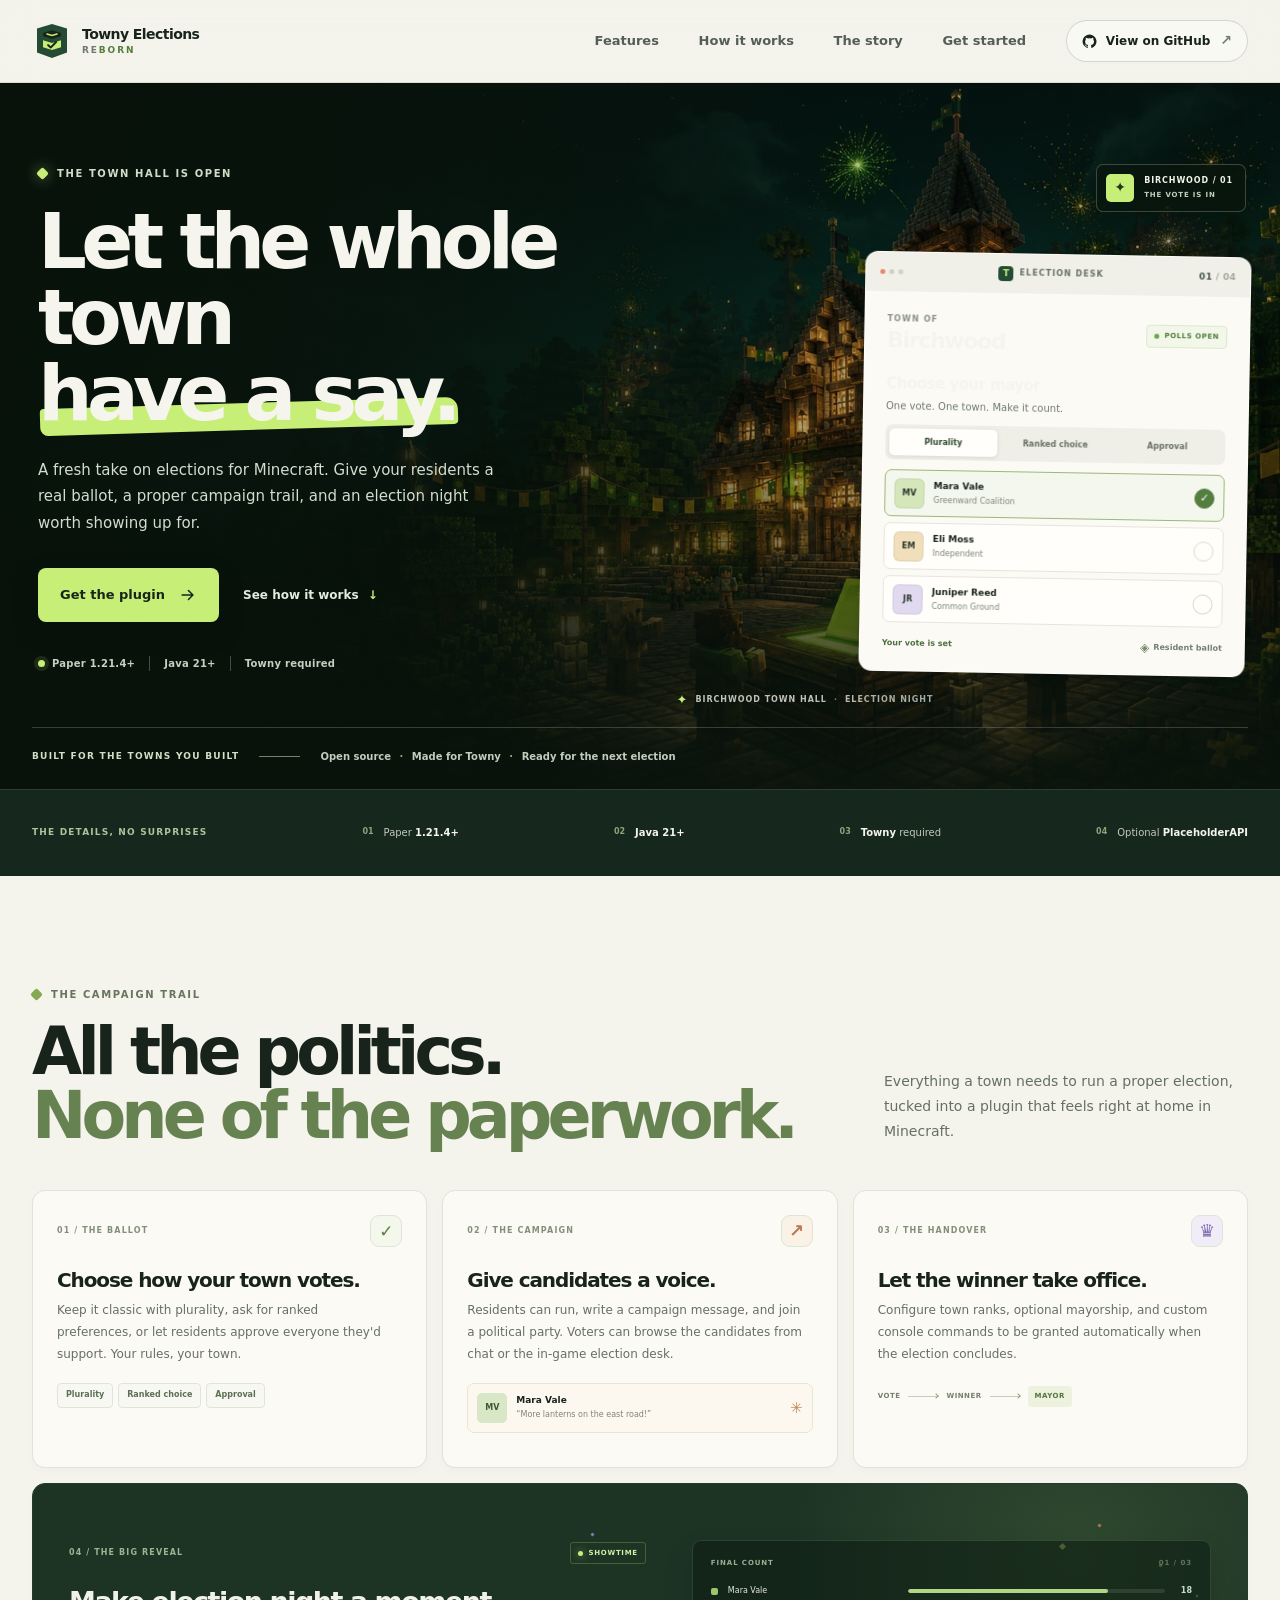
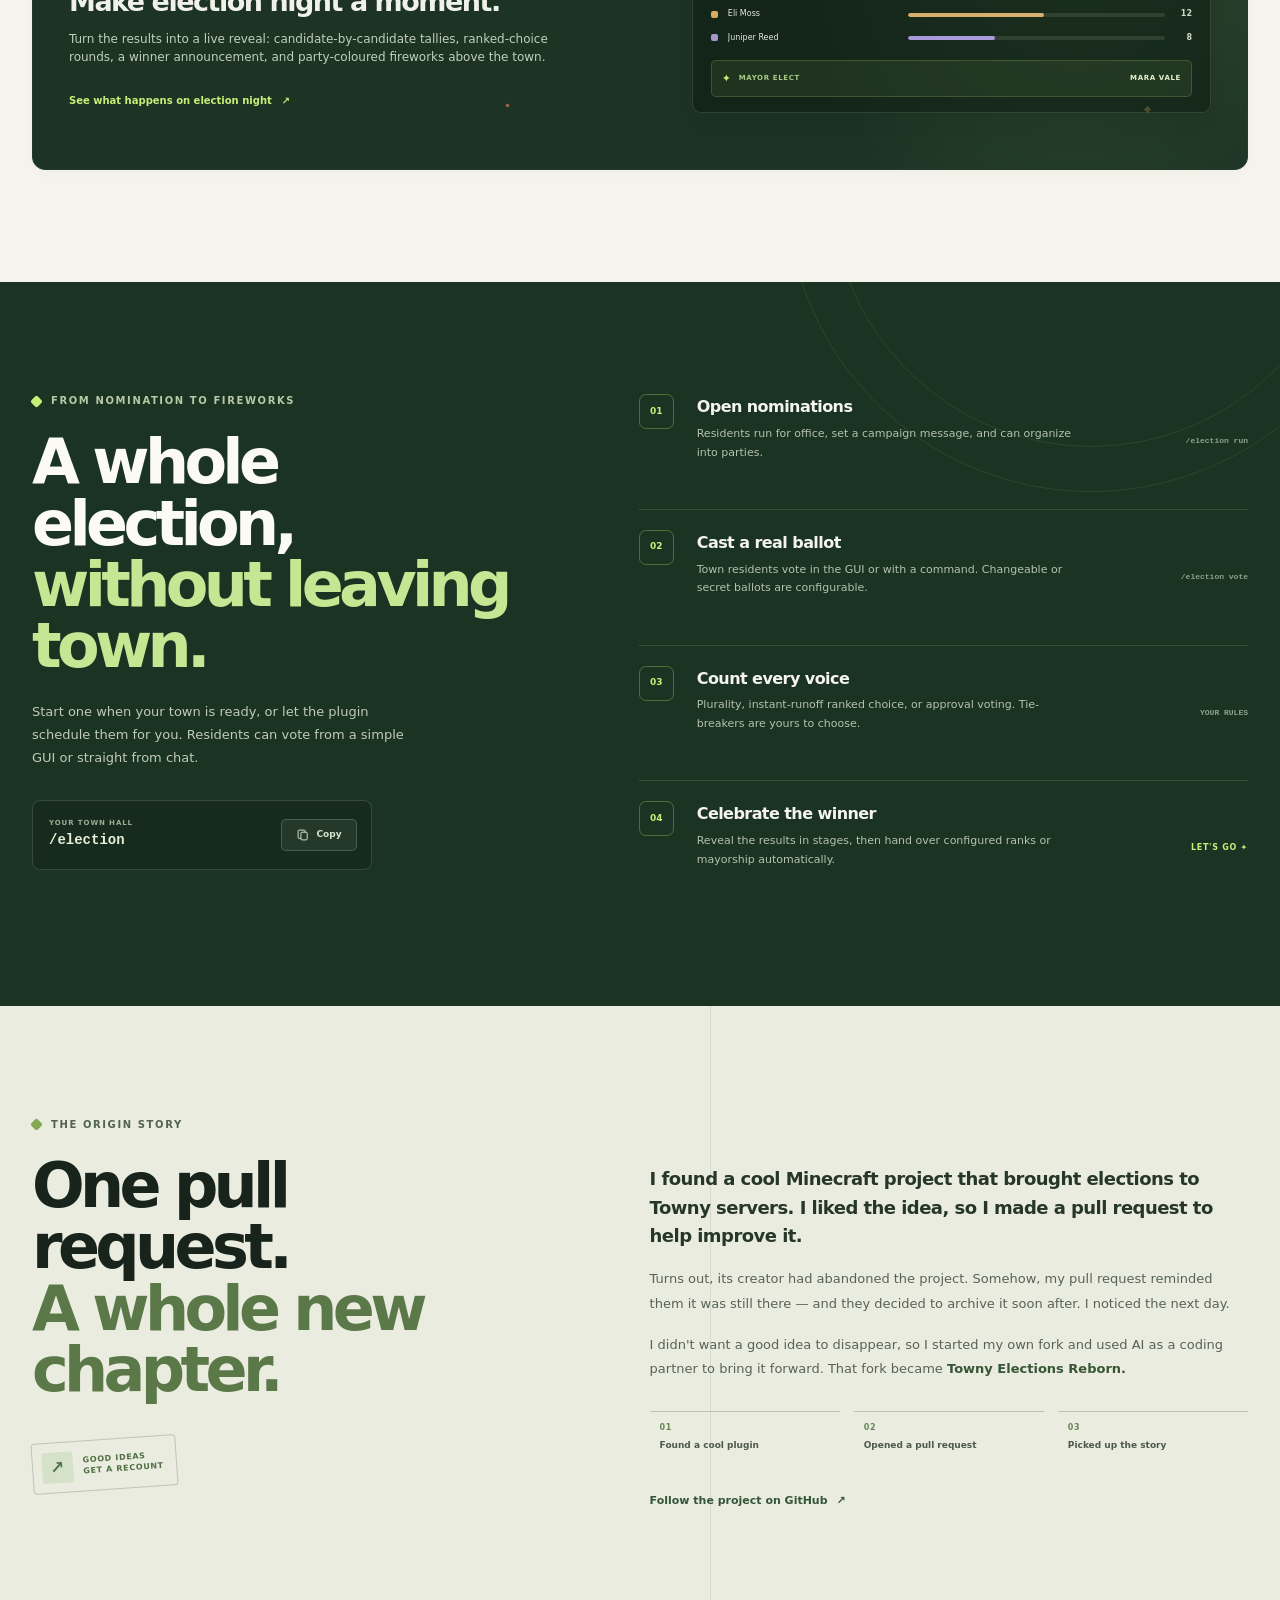
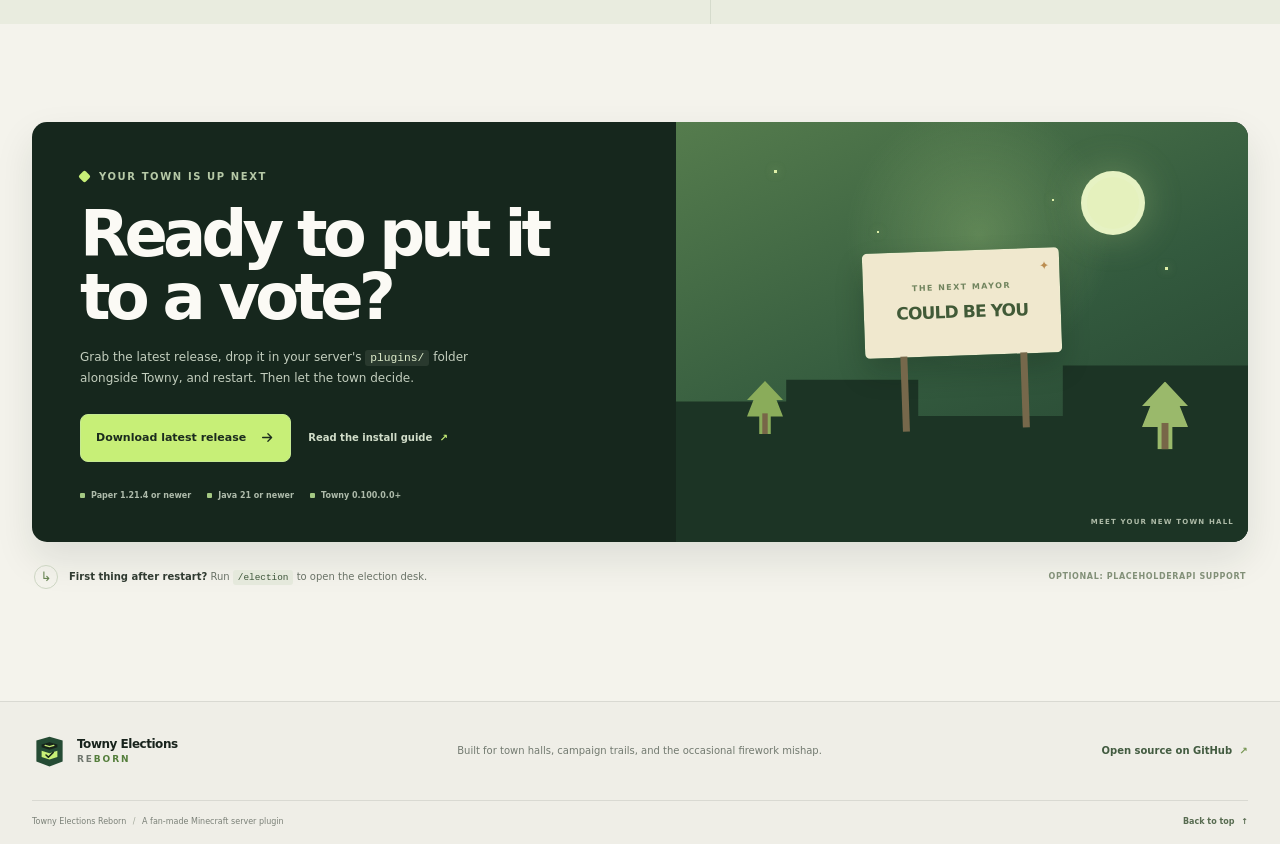
==== commit dbce8723: "Add cinematic town hall hero artwork Co-authored-by: arena-agent <297053741+arena-agent@users.norepl" ====
--- a/index.html
+++ b/index.html
@@ -16,6 +16,7 @@
     />
     <title>Towny Elections Reborn — Let your town have a say</title>
     <link rel="icon" href="/favicon.svg" type="image/svg+xml" />
+    <link rel="preload" as="image" href="/assets/election-night-town.webp" fetchpriority="high" />
     <link rel="stylesheet" href="/styles.css" />
     <script src="/script.js" defer></script>
   </head>
@@ -76,7 +77,7 @@
       <section class="hero-section" aria-labelledby="hero-title">
         <div class="container hero-grid">
           <div class="hero-copy">
-            <p class="eyebrow"><span class="eyebrow-mark"></span> TOWNY SERVERS, MEET DEMOCRACY</p>
+            <p class="eyebrow"><span class="eyebrow-mark"></span> THE TOWN HALL IS OPEN</p>
             <h1 id="hero-title">Let the whole town <span>have a say.</span></h1>
             <p class="hero-description">
               A fresh take on elections for Minecraft. Give your residents a real
@@ -104,28 +105,11 @@
             </div>
           </div>
 
-          <div class="hero-art">
-            <div class="art-grid" aria-hidden="true"></div>
-            <div class="pixel-sun" aria-hidden="true"></div>
-            <div class="pixel-town" aria-hidden="true">
-              <span class="town-roof roof-one"></span>
-              <span class="town-building building-one"></span>
-              <span class="town-roof roof-two"></span>
-              <span class="town-building building-two"></span>
-              <span class="town-tower"></span>
-              <span class="town-building building-three"></span>
-              <span class="town-tree tree-one"></span>
-              <span class="town-tree tree-two"></span>
-            </div>
-            <div class="floating-note floating-note-top" aria-hidden="true">
-              <span class="note-icon">✦</span>
-              <span><strong>Election Night</strong><small>Coming in hot</small></span>
-            </div>
-            <div class="floating-note floating-note-bottom" aria-hidden="true">
-              <span class="online-indicator"></span>
-              <span><strong>32 residents</strong><small>have had their say</small></span>
-            </div>
-
+          <div class="hero-art" role="group" aria-label="Interactive ballot preview for the town of Birchwood">
+            <div class="scene-chip" aria-hidden="true">
+              <span class="scene-chip-icon">✦</span>
+              <span><strong>BIRCHWOOD / 01</strong><small>THE VOTE IS IN</small></span>
+            </div>
             <div class="ballot-window">
               <div class="window-bar">
                 <span class="window-dots" aria-hidden="true"><i></i><i></i><i></i></span>
@@ -172,7 +156,7 @@
                 </div>
               </div>
             </div>
-            <p class="art-caption"><span></span> A town hall, reimagined.</p>
+            <p class="art-caption"><span>✦</span> BIRCHWOOD TOWN HALL <i>·</i> ELECTION NIGHT</p>
           </div>
         </div>
         <div class="container hero-bottom">
--- a/styles.css
+++ b/styles.css
@@ -234,19 +234,56 @@
 
 /* Hero */
 .hero-section {
+  position: relative;
+  isolation: isolate;
   overflow: hidden;
-  padding: 64px 0 0;
+  padding: 54px 0 0;
+  background: #101a13;
+  color: #f5f5ed;
+}
+
+.hero-section::before {
+  position: absolute;
+  z-index: -1;
+  inset: -2%;
+  transform-origin: center;
+  background-image:
+    linear-gradient(90deg, rgba(8, 18, 11, 0.97) 0%, rgba(8, 18, 11, 0.91) 24%, rgba(8, 18, 11, 0.68) 43%, rgba(8, 18, 11, 0.13) 70%, rgba(8, 18, 11, 0.28) 100%),
+    linear-gradient(0deg, rgba(10, 20, 13, 0.96) 0%, rgba(10, 20, 13, 0.08) 48%, rgba(10, 20, 13, 0.12) 100%),
+    url("/assets/election-night-town.webp");
+  background-position: center, center, center 54%;
+  background-size: cover;
+  animation: hero-drift 42s ease-in-out infinite alternate;
+  content: "";
+}
+
+@keyframes hero-drift {
+  from { transform: scale(1); }
+  to { transform: scale(1.045) translateX(-0.4%); }
 }
 
 .hero-grid {
   display: grid;
+  min-height: 590px;
   grid-template-columns: minmax(0, 0.98fr) minmax(0, 1.02fr);
-  align-items: center;
+  align-items: stretch;
   gap: clamp(42px, 7vw, 91px);
 }
 
 .hero-copy {
+  display: flex;
+  flex-direction: column;
+  justify-content: center;
   padding: 0 0 26px 6px;
+}
+
+.hero-copy .eyebrow {
+  color: #d1ddca;
+}
+
+.hero-copy .eyebrow-mark {
+  background: var(--leaf);
+  box-shadow: 0 0 14px rgba(199, 239, 119, 0.55);
 }
 
 .eyebrow {
@@ -310,8 +347,8 @@
 .hero-description {
   max-width: 465px;
   margin: 25px 0 0;
-  color: #59645b;
-  font-size: 16px;
+  color: #d3ddcf;
+  font-size: 15px;
   line-height: 1.78;
 }
 
@@ -345,28 +382,28 @@
   height: 18px;
 }
 
-.button-dark {
-  background: var(--ink);
-  color: var(--paper-bright);
-  box-shadow: 0 6px 15px rgba(24, 35, 28, 0.12);
-}
-
-.button-dark:hover {
-  background: var(--moss);
-  box-shadow: 0 9px 22px rgba(24, 35, 28, 0.18);
+.hero-section .button-dark {
+  background: var(--leaf);
+  color: #17251b;
+  box-shadow: 0 9px 24px rgba(8, 16, 10, 0.25);
+}
+
+.hero-section .button-dark:hover {
+  background: #d8ff8e;
+  box-shadow: 0 12px 30px rgba(8, 16, 10, 0.35);
 }
 
 .text-link {
   display: inline-flex;
   align-items: center;
   gap: 9px;
-  color: #48564a;
+  color: #e4ebdf;
   font-size: 12px;
   font-weight: 760;
 }
 
 .text-link span {
-  color: #65864a;
+  color: var(--leaf);
   transition: transform 180ms ease;
 }
 
@@ -379,8 +416,8 @@
   flex-wrap: wrap;
   align-items: center;
   gap: 0;
-  margin-top: 41px;
-  color: #626d63;
+  margin-top: 34px;
+  color: #c5d0c0;
   font-size: 10px;
   font-weight: 750;
   letter-spacing: 0.025em;
@@ -395,7 +432,12 @@
 
 .hero-requirements span + span {
   padding-left: 14px;
-  border-left: 1px solid #c9cdc1;
+  border-left: 1px solid rgba(231, 240, 223, 0.27);
+}
+
+.hero-section .requirement-dot {
+  background: var(--leaf);
+  box-shadow: 0 0 0 4px rgba(199, 239, 119, 0.11);
 }
 
 .requirement-dot,
@@ -408,219 +450,70 @@
   background: #6aa64f;
 }
 
-/* The pixel-town and ballot preview are all CSS/HTML, so the site has no image dependency. */
+/* Transparent scene window for the generated, full-bleed town illustration. */
 .hero-art {
   position: relative;
-  min-height: 535px;
+  min-height: 590px;
   isolation: isolate;
-  overflow: hidden;
-  border: 1px solid rgba(255, 255, 255, 0.4);
-  border-radius: 26px;
-  background:
-    radial-gradient(ellipse at 69% 14%, rgba(207, 237, 137, 0.25), transparent 25%),
-    linear-gradient(154deg, #345840 0%, #244530 42%, #192d21 100%);
-  box-shadow: 0 20px 55px rgba(33, 53, 38, 0.1);
-}
-
-.art-grid {
+  overflow: visible;
+  background: transparent;
+}
+
+.scene-chip {
   position: absolute;
-  z-index: -1;
-  inset: 0;
-  opacity: 0.15;
-  background-image: linear-gradient(rgba(238, 246, 224, 0.17) 1px, transparent 1px), linear-gradient(90deg, rgba(238, 246, 224, 0.17) 1px, transparent 1px);
-  background-size: 40px 40px;
-  mask-image: linear-gradient(to bottom, #000 0%, transparent 90%);
-}
-
-.pixel-sun {
-  position: absolute;
-  top: 47px;
-  right: 51px;
-  width: 76px;
-  height: 76px;
-  border: 8px solid rgba(215, 243, 158, 0.27);
-  border-radius: 50%;
-  background: #c5ed81;
-  box-shadow: 0 0 0 17px rgba(199, 239, 119, 0.08), 0 0 55px rgba(199, 239, 119, 0.36);
-}
-
-.pixel-town {
-  position: absolute;
-  right: -1%;
-  bottom: -3px;
-  left: -1%;
-  height: 42%;
-  opacity: 0.8;
-  background: linear-gradient(to bottom, transparent 0 63%, #17291f 63%);
-}
-
-.pixel-building,
-.town-building,
-.town-roof,
-.town-tower,
-.town-tree {
-  position: absolute;
-  display: block;
-}
-
-.town-building {
-  bottom: 26%;
-  background: #203a2b;
-  box-shadow: inset 9px 0 rgba(255, 255, 255, 0.025);
-}
-
-.town-building::before,
-.town-tower::before {
-  position: absolute;
-  top: 19%;
-  right: 13%;
-  left: 13%;
-  height: 13%;
-  background: repeating-linear-gradient(90deg, #b7d687 0 5px, transparent 5px 15px);
-  opacity: 0.5;
-  content: "";
-}
-
-.building-one {
-  left: 5%;
-  width: 86px;
-  height: 124px;
-}
-
-.building-two {
-  left: 31%;
-  width: 107px;
-  height: 165px;
-  background: #1c3426;
-}
-
-.building-three {
-  right: 5%;
-  width: 97px;
-  height: 140px;
-  background: #203a2b;
-}
-
-.town-roof {
-  bottom: calc(26% + 124px);
-  height: 18px;
-  background: #516b44;
-  clip-path: polygon(14% 100%, 22% 0, 78% 0, 86% 100%);
-}
-
-.roof-one {
-  left: 4.5%;
-  width: 94px;
-}
-
-.roof-two {
-  right: 4.3%;
-  bottom: calc(26% + 140px);
-  width: 104px;
-  background: #587047;
-}
-
-.town-tower {
-  bottom: 26%;
-  left: 60%;
-  width: 42px;
-  height: 195px;
-  background: #294833;
-}
-
-.town-tower::before {
-  top: 24%;
-  right: 8px;
-  left: 8px;
-  height: 24%;
-  background: repeating-linear-gradient(180deg, #d2ee9d 0 5px, transparent 5px 15px);
-}
-
-.town-tree {
-  bottom: 26%;
-  width: 24px;
-  height: 38px;
-  background: #83a954;
-  clip-path: polygon(50% 0, 100% 45%, 79% 45%, 100% 75%, 65% 75%, 65% 100%, 35% 100%, 35% 75%, 0 75%, 21% 45%, 0 45%);
-}
-
-.tree-one {
-  left: 24%;
-  transform: scale(1.2);
-}
-
-.tree-two {
-  right: 25%;
-  bottom: 28%;
-  transform: scale(0.9);
-}
-
-.floating-note {
-  position: absolute;
-  z-index: 4;
+  z-index: 2;
+  top: 27px;
+  right: 2px;
   display: flex;
   align-items: center;
   gap: 10px;
-  padding: 11px 13px;
-  border: 1px solid rgba(255, 255, 255, 0.64);
-  border-radius: 10px;
-  background: rgba(251, 250, 245, 0.95);
-  box-shadow: 0 12px 24px rgba(9, 20, 13, 0.14);
-}
-
-.floating-note-top {
-  top: 14px;
-  right: 20px;
-}
-
-.note-icon {
+  padding: 9px 12px 9px 9px;
+  border: 1px solid rgba(239, 246, 229, 0.22);
+  border-radius: 7px;
+  background: rgba(10, 22, 13, 0.67);
+  box-shadow: 0 10px 28px rgba(5, 12, 7, 0.2);
+  color: #f3f3e9;
+  backdrop-filter: blur(12px);
+}
+
+.scene-chip-icon {
   display: grid;
-  width: 31px;
-  height: 31px;
+  width: 28px;
+  height: 28px;
   place-items: center;
-  border-radius: 8px;
-  background: #e6efce;
-  color: #53783d;
-  font-size: 17px;
-}
-
-.floating-note strong,
-.floating-note small {
+  border-radius: 5px;
+  background: var(--leaf);
+  color: #233421;
+  font-size: 14px;
+}
+
+.scene-chip strong,
+.scene-chip small {
   display: block;
   white-space: nowrap;
 }
 
-.floating-note strong {
-  font-size: 10px;
-  font-weight: 820;
-}
-
-.floating-note small {
-  margin-top: 1px;
-  color: #758071;
-  font-size: 9px;
-}
-
-.floating-note-bottom {
-  bottom: 15px;
-  left: 22px;
-  gap: 9px;
-  padding: 10px 12px;
-}
-
-.online-indicator {
-  width: 8px;
-  height: 8px;
-  box-shadow: 0 0 0 4px rgba(107, 166, 79, 0.14);
+.scene-chip strong {
+  font-size: 8px;
+  font-weight: 850;
+  letter-spacing: 0.11em;
+}
+
+.scene-chip small {
+  margin-top: 2px;
+  color: #c3d1bd;
+  font-size: 7px;
+  font-weight: 650;
+  letter-spacing: 0.12em;
 }
 
 .ballot-window {
   position: absolute;
   z-index: 5;
-  top: 50%;
-  left: 50%;
-  width: min(386px, 82%);
-  transform: translate(-50%, -47%) rotate(-1.2deg);
+  right: 0;
+  bottom: 53px;
+  width: min(386px, 88%);
+  transform: rotate(1deg);
   overflow: hidden;
   border: 1px solid rgba(255, 255, 255, 0.4);
   border-radius: 13px;
@@ -914,36 +807,40 @@
 
 .art-caption {
   position: absolute;
-  right: 21px;
-  bottom: 13px;
+  right: auto;
+  bottom: 17px;
+  left: 3px;
   display: flex;
   align-items: center;
   gap: 7px;
   margin: 0;
-  color: rgba(246, 248, 237, 0.65);
-  font-size: 9px;
-  font-weight: 650;
-  letter-spacing: 0.03em;
+  color: rgba(246, 248, 237, 0.77);
+  font-size: 8px;
+  font-weight: 750;
+  letter-spacing: 0.12em;
 }
 
 .art-caption span {
-  width: 5px;
-  height: 5px;
-  border-radius: 1px;
-  background: var(--leaf);
+  color: var(--leaf);
+  font-size: 13px;
+}
+
+.art-caption i {
+  color: rgba(246, 248, 237, 0.48);
+  font-style: normal;
 }
 
 .hero-bottom {
   display: flex;
   align-items: center;
   gap: 20px;
-  margin-top: 43px;
-  padding: 19px 0 21px;
-  border-top: 1px solid rgba(24, 35, 28, 0.11);
+  margin-top: 0;
+  padding: 21px 0 24px;
+  border-top: 1px solid rgba(234, 243, 226, 0.2);
 }
 
 .hero-bottom-label {
-  color: #53634f;
+  color: #d1dfc5;
   font-size: 9px;
   font-weight: 850;
   letter-spacing: 0.14em;
@@ -954,11 +851,11 @@
   width: 41px;
   height: 1px;
   flex: 0 0 41px;
-  background: #a5b198;
+  background: rgba(211, 233, 193, 0.52);
 }
 
 .hero-bottom-detail {
-  color: #697268;
+  color: #c1cdbd;
   font-size: 10px;
   font-weight: 560;
 }
@@ -2291,15 +2188,11 @@
   }
 
   .hero-art {
-    min-height: 460px;
-  }
-
-  .floating-note {
-    display: none;
+    min-height: 530px;
   }
 
   .ballot-window {
-    width: 88%;
+    width: min(386px, 88%);
   }
 
   .strip-title {
@@ -2384,7 +2277,12 @@
     padding-top: 38px;
   }
 
+  .hero-section::before {
+    display: none;
+  }
+
   .hero-grid {
+    min-height: 0;
     display: flex;
     flex-direction: column;
     align-items: stretch;
@@ -2441,51 +2339,33 @@
   }
 
   .hero-art {
-    min-height: min(118vw, 495px);
+    min-height: min(122vw, 485px);
+    overflow: hidden;
+    border: 1px solid rgba(235, 241, 223, 0.22);
     border-radius: 19px;
+    background-image:
+      linear-gradient(0deg, rgba(8, 18, 11, 0.34), rgba(8, 18, 11, 0.06)),
+      url("/assets/election-night-town.webp");
+    background-position: center, 63% center;
+    background-size: cover;
+    box-shadow: 0 18px 42px rgba(2, 10, 5, 0.22);
+  }
+
+  .scene-chip {
+    display: none;
   }
 
   .ballot-window {
-    top: 51%;
-    width: min(390px, 80%);
-    transform: translate(-50%, -48%) rotate(-0.7deg);
+    top: auto;
+    right: 12px;
+    bottom: 49px;
+    left: auto;
+    width: min(386px, 88%);
+    transform: rotate(0.5deg);
   }
 
   .ballot-content {
     padding: 17px 16px 14px;
-  }
-
-  .floating-note-top {
-    top: 26px;
-    right: 14px;
-    padding: 8px 9px;
-  }
-
-  .floating-note-top .note-icon {
-    width: 25px;
-    height: 25px;
-  }
-
-  .floating-note strong {
-    font-size: 9px;
-  }
-
-  .floating-note small {
-    font-size: 8px;
-  }
-
-  .floating-note-bottom {
-    bottom: 27px;
-    left: 12px;
-    padding: 8px 9px;
-  }
-
-  .pixel-sun {
-    top: 69px;
-    right: 24px;
-    width: 55px;
-    height: 55px;
-    border-width: 6px;
   }
 
   .hero-bottom {
@@ -2775,16 +2655,6 @@
 
   .ballot-mode {
     font-size: 7px;
-  }
-
-  .floating-note-top {
-    top: 18px;
-    right: 8px;
-  }
-
-  .floating-note-bottom {
-    bottom: 20px;
-    left: 8px;
   }
 
   .story-stamp {
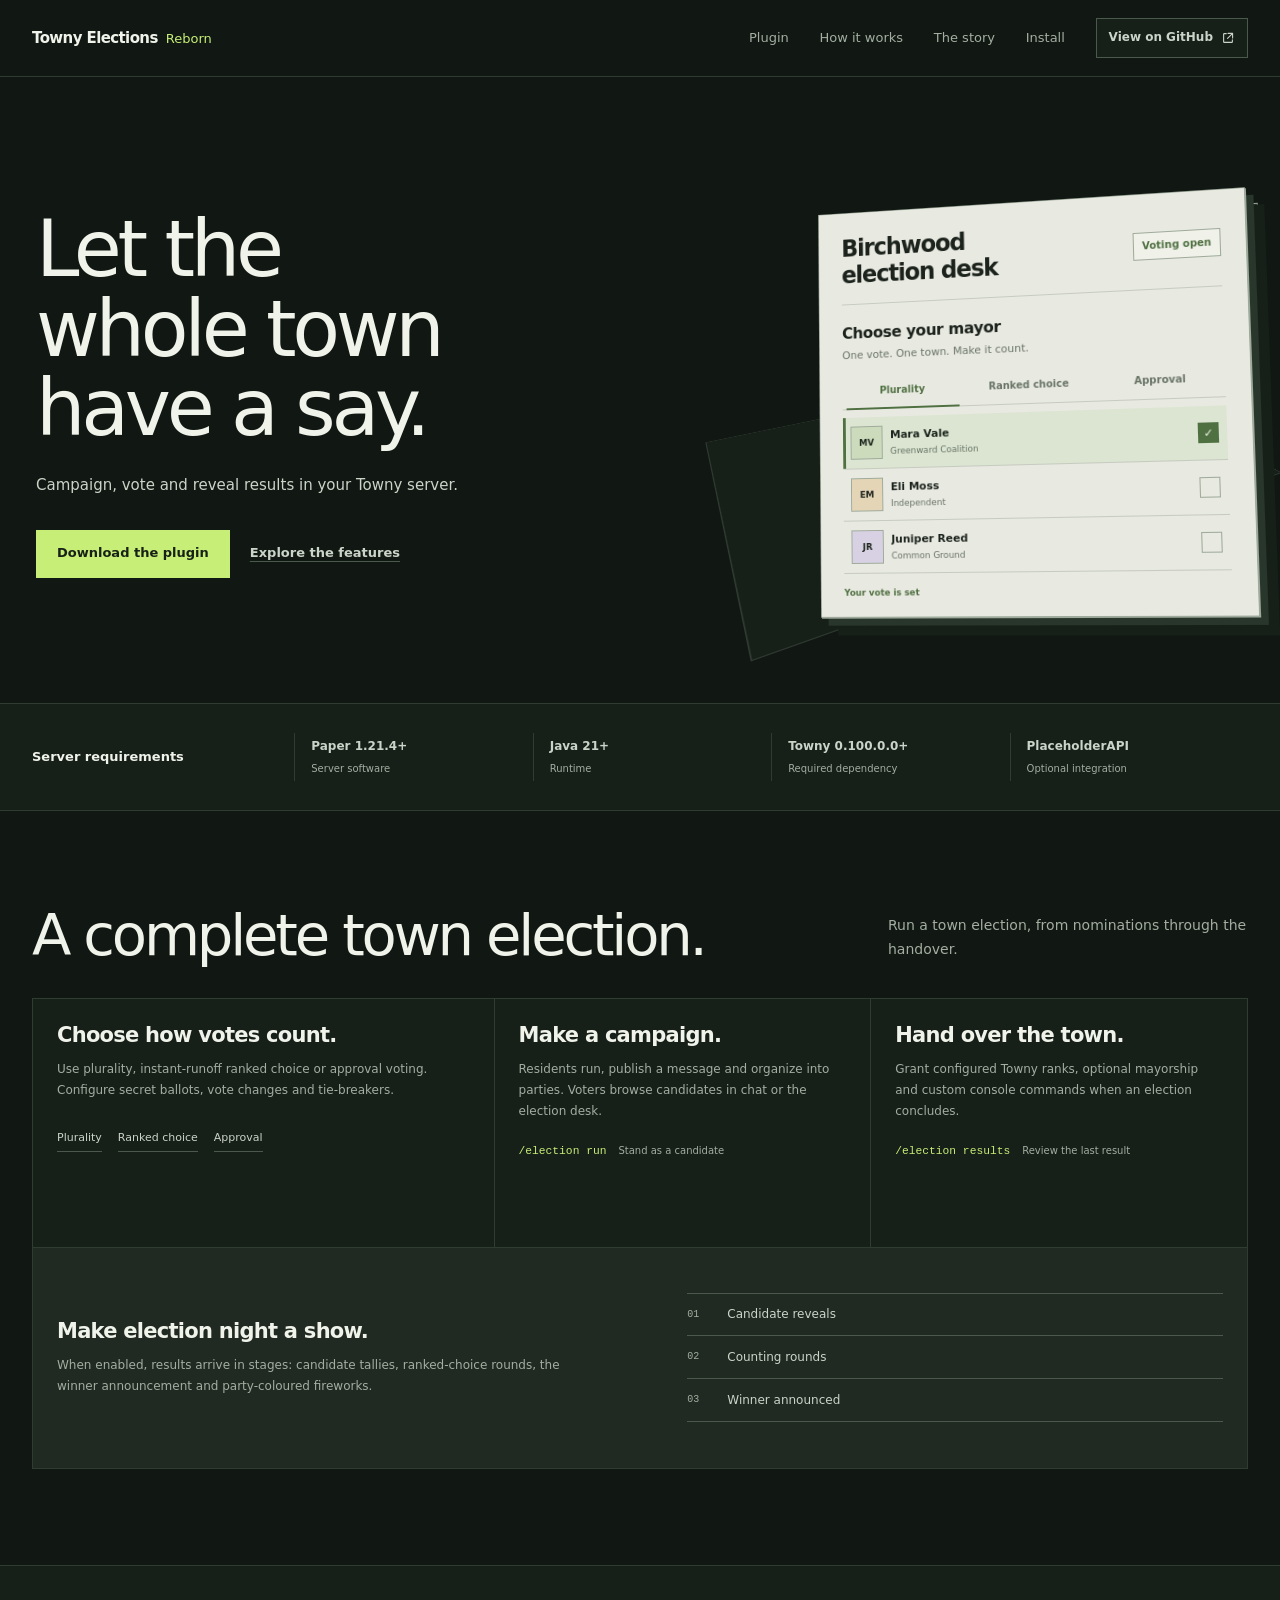
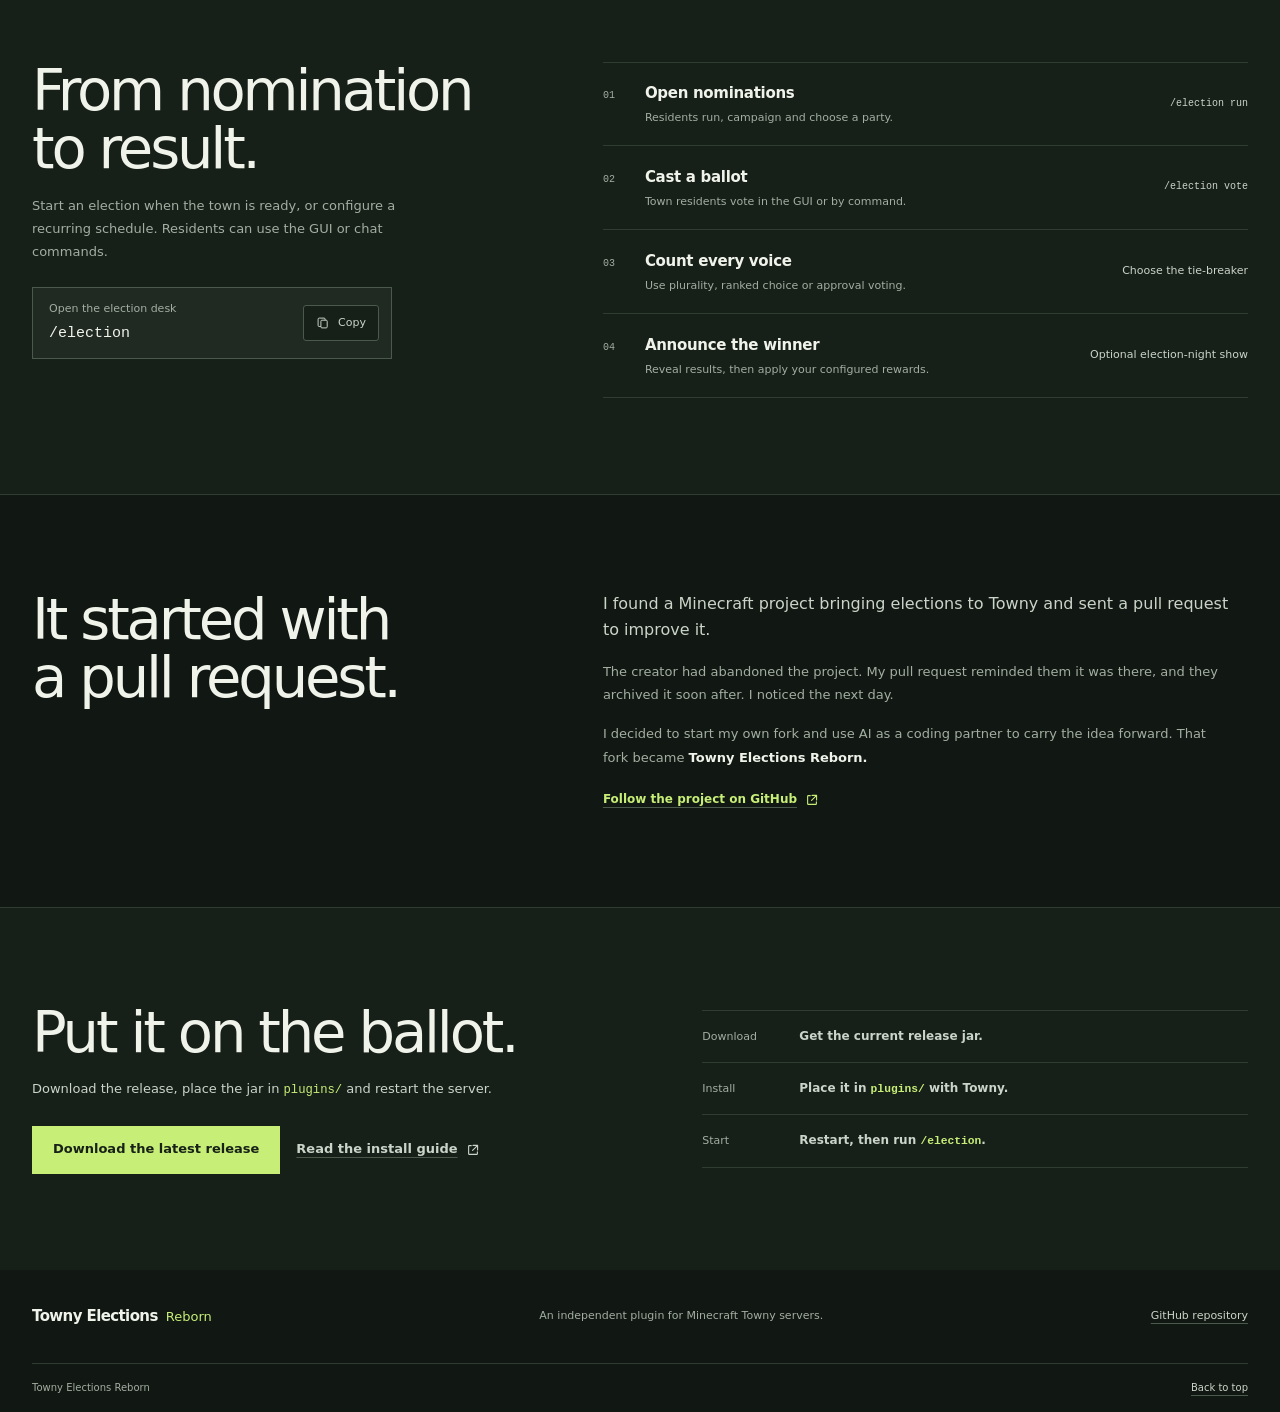
==== commit 5449b3a1: "Replace hero art with 3D ballot experience Co-authored-by: arena-agent <297053741+arena-agent@users." ====
--- a/index.html
+++ b/index.html
@@ -3,20 +3,19 @@
   <head>
     <meta charset="utf-8" />
     <meta name="viewport" content="width=device-width, initial-scale=1" />
-    <meta name="theme-color" content="#f4f3ec" />
+    <meta name="theme-color" content="#111713" />
     <meta
       name="description"
-      content="Towny Elections Reborn brings configurable, fair, and very Minecraft elections to your Towny server. Campaign, vote, and make election night a show."
+      content="Towny Elections Reborn brings configurable campaigns, ballots and mayoral elections to Minecraft Towny servers."
     />
     <meta property="og:type" content="website" />
-    <meta property="og:title" content="Towny Elections Reborn — let your town have a say" />
+    <meta property="og:title" content="Towny Elections Reborn: Let your town have a say" />
     <meta
       property="og:description"
-      content="A modern election plugin for Towny servers. Run for office, cast a ballot, and celebrate election night."
+      content="Campaign, vote and see the results together with an election plugin for Towny servers."
     />
-    <title>Towny Elections Reborn — Let your town have a say</title>
+    <title>Towny Elections Reborn | Let your town have a say</title>
     <link rel="icon" href="/favicon.svg" type="image/svg+xml" />
-    <link rel="preload" as="image" href="/assets/election-night-town.webp" fetchpriority="high" />
     <link rel="stylesheet" href="/styles.css" />
     <script src="/script.js" defer></script>
   </head>
@@ -26,19 +25,8 @@
     <header class="site-header" id="top">
       <div class="container header-inner">
         <a class="brand" href="#top" aria-label="Towny Elections Reborn home">
-          <span class="brand-mark" aria-hidden="true">
-            <svg viewBox="0 0 40 40" fill="none">
-              <path d="M5 7.5 20 3l15 4.5v24L20 37 5 31.5v-24Z" fill="currentColor" />
-              <path d="m11 12 9-2.7 9 2.7v3.2l-9 2.7-9-2.7V12Z" fill="#17251B" />
-              <path d="m11 19.2 9 2.7 9-2.7v7.1l-9 2.7-9-2.7v-7.1Z" fill="#C7EF77" />
-              <path d="m15 13 5 1.5 5-1.5" stroke="#C7EF77" stroke-width="1.5" stroke-linecap="round" />
-              <path d="m16 24 2.7 2.5 5.5-5.5" stroke="#17251B" stroke-width="1.8" stroke-linecap="round" stroke-linejoin="round" />
-            </svg>
-          </span>
-          <span class="brand-type">
-            <span class="brand-name">Towny Elections</span>
-            <span class="brand-edition">RE<span>BORN</span></span>
-          </span>
+          <span class="brand-name">Towny Elections</span>
+          <span class="brand-edition">Reborn</span>
         </a>
 
         <button
@@ -53,21 +41,16 @@
         </button>
 
         <nav class="primary-nav" id="primary-nav" aria-label="Main navigation">
-          <a href="#features">Features</a>
+          <a href="#features">Plugin</a>
           <a href="#how-it-works">How it works</a>
           <a href="#story">The story</a>
-          <a href="#install">Get started</a>
-          <a
-            class="nav-github"
-            href="https://github.com/mnagingvi/TownyElections-2"
-            target="_blank"
-            rel="noreferrer"
-          >
-            <svg viewBox="0 0 24 24" aria-hidden="true" fill="currentColor">
-              <path d="M12 .9a11.1 11.1 0 0 0-3.51 21.63c.55.1.76-.24.76-.53v-2.08c-3.1.68-3.76-1.32-3.76-1.32-.5-1.3-1.23-1.65-1.23-1.65-1.01-.7.08-.69.08-.69 1.12.08 1.71 1.16 1.71 1.16 1 .1.95 2.19 3.33 1.65.1-.72.4-1.22.71-1.5-2.48-.28-5.09-1.24-5.09-5.5 0-1.21.43-2.2 1.15-2.98-.12-.28-.5-1.42.11-2.95 0 0 .94-.3 3.05 1.14a10.6 10.6 0 0 1 5.55 0c2.11-1.44 3.05-1.14 3.05-1.14.61 1.53.23 2.67.11 2.95.72.78 1.15 1.77 1.15 2.98 0 4.27-2.61 5.22-5.1 5.5.4.35.76 1.03.76 2.08V22c0 .29.2.64.77.53A11.1 11.1 0 0 0 12 .9Z" />
+          <a href="#install">Install</a>
+          <a class="nav-github" href="https://github.com/mnagingvi/TownyElections-2" target="_blank" rel="noopener noreferrer">
+            View on GitHub
+            <svg viewBox="0 0 16 16" aria-hidden="true" fill="none">
+              <path d="M6 3H3.75A.75.75 0 0 0 3 3.75v8.5c0 .41.34.75.75.75h8.5a.75.75 0 0 0 .75-.75V10" stroke="currentColor" stroke-width="1.25" stroke-linecap="round" />
+              <path d="M8 2.75h5.25V8M13 3 7.5 8.5" stroke="currentColor" stroke-width="1.25" stroke-linecap="round" stroke-linejoin="round" />
             </svg>
-            View on GitHub
-            <span class="external-arrow" aria-hidden="true">↗</span>
           </a>
         </nav>
       </div>
@@ -77,52 +60,26 @@
       <section class="hero-section" aria-labelledby="hero-title">
         <div class="container hero-grid">
           <div class="hero-copy">
-            <p class="eyebrow"><span class="eyebrow-mark"></span> THE TOWN HALL IS OPEN</p>
-            <h1 id="hero-title">Let the whole town <span>have a say.</span></h1>
+            <h1 id="hero-title">Let the whole town have a say.</h1>
             <p class="hero-description">
-              A fresh take on elections for Minecraft. Give your residents a real
-              ballot, a proper campaign trail, and an election night worth showing
-              up for.
+              Campaign, vote and reveal results in your Towny server.
             </p>
             <div class="hero-actions">
-              <a
-                class="button button-dark"
-                href="https://github.com/mnagingvi/TownyElections-2/releases/latest"
-                target="_blank"
-                rel="noreferrer"
-              >
-                Get the plugin
-                <svg viewBox="0 0 20 20" aria-hidden="true" fill="none">
-                  <path d="M3.5 10h12m-5-5 5 5-5 5" stroke="currentColor" stroke-width="1.7" stroke-linecap="round" stroke-linejoin="round" />
-                </svg>
+              <a class="button button-primary" href="https://github.com/mnagingvi/TownyElections-2/releases/latest" target="_blank" rel="noopener noreferrer">
+                Download the plugin
               </a>
-              <a class="text-link" href="#how-it-works">See how it works <span aria-hidden="true">↓</span></a>
+              <a class="text-link" href="#features">Explore the features</a>
             </div>
-            <div class="hero-requirements" aria-label="Compatibility">
-              <span><i class="requirement-dot"></i> Paper 1.21.4+</span>
-              <span>Java 21+</span>
-              <span>Towny required</span>
-            </div>
-          </div>
-
-          <div class="hero-art" role="group" aria-label="Interactive ballot preview for the town of Birchwood">
-            <div class="scene-chip" aria-hidden="true">
-              <span class="scene-chip-icon">✦</span>
-              <span><strong>BIRCHWOOD / 01</strong><small>THE VOTE IS IN</small></span>
-            </div>
+          </div>
+
+          <div class="hero-art" role="group" aria-label="Interactive sample ballot for the town of Birchwood">
             <div class="ballot-window">
-              <div class="window-bar">
-                <span class="window-dots" aria-hidden="true"><i></i><i></i><i></i></span>
-                <span class="window-title"><span class="window-logo">T</span> ELECTION DESK</span>
-                <span class="window-number">01 <span>/ 04</span></span>
-              </div>
               <div class="ballot-content">
                 <div class="town-heading">
                   <div>
-                    <span class="mini-label">TOWN OF</span>
-                    <h2>Birchwood</h2>
+                    <h2>Birchwood election desk</h2>
                   </div>
-                  <span class="polls-open"><i></i> POLLS OPEN</span>
+                  <span class="polls-open">Voting open</span>
                 </div>
                 <div class="ballot-intro">
                   <h3 data-ballot-title>Choose your mayor</h3>
@@ -133,18 +90,18 @@
                   <button class="ballot-mode" type="button" data-ballot-mode="ranked" aria-pressed="false">Ranked choice</button>
                   <button class="ballot-mode" type="button" data-ballot-mode="approval" aria-pressed="false">Approval</button>
                 </div>
-                <div class="candidate-list" role="group" aria-label="Example candidates">
-                  <button class="candidate-option is-selected" type="button" data-candidate="Mara Vale" aria-pressed="true">
+                <div class="candidate-list" role="group" aria-label="Sample candidates">
+                  <button class="candidate-option is-selected" type="button" data-candidate="Mara Vale" aria-label="Vote for Mara Vale" aria-pressed="true">
                     <span class="candidate-avatar avatar-sage" aria-hidden="true">MV</span>
                     <span class="candidate-info"><strong>Mara Vale</strong><small>Greenward Coalition</small></span>
                     <span class="candidate-choice" aria-hidden="true">✓</span>
                   </button>
-                  <button class="candidate-option" type="button" data-candidate="Eli Moss" aria-pressed="false">
+                  <button class="candidate-option" type="button" data-candidate="Eli Moss" aria-label="Vote for Eli Moss" aria-pressed="false">
                     <span class="candidate-avatar avatar-amber" aria-hidden="true">EM</span>
                     <span class="candidate-info"><strong>Eli Moss</strong><small>Independent</small></span>
                     <span class="candidate-choice" aria-hidden="true"></span>
                   </button>
-                  <button class="candidate-option" type="button" data-candidate="Juniper Reed" aria-pressed="false">
+                  <button class="candidate-option" type="button" data-candidate="Juniper Reed" aria-label="Vote for Juniper Reed" aria-pressed="false">
                     <span class="candidate-avatar avatar-lilac" aria-hidden="true">JR</span>
                     <span class="candidate-info"><strong>Juniper Reed</strong><small>Common Ground</small></span>
                     <span class="candidate-choice" aria-hidden="true"></span>
@@ -152,54 +109,38 @@
                 </div>
                 <div class="ballot-footer">
                   <span class="ballot-status" data-ballot-status aria-live="polite">Your vote is set</span>
-                  <span class="ballot-note"><span aria-hidden="true">◈</span> Resident ballot</span>
-                </div>
+                                  </div>
               </div>
             </div>
-            <p class="art-caption"><span>✦</span> BIRCHWOOD TOWN HALL <i>·</i> ELECTION NIGHT</p>
-          </div>
-        </div>
-        <div class="container hero-bottom">
-          <span class="hero-bottom-label">BUILT FOR THE TOWNS YOU BUILT</span>
-          <span class="hero-bottom-line"></span>
-          <span class="hero-bottom-detail">Open source <i>·</i> Made for Towny <i>·</i> Ready for the next election</span>
-        </div>
-      </section>
-
-      <section class="intro-strip" aria-label="Plugin compatibility at a glance">
-        <div class="container intro-strip-inner">
-          <span class="strip-title">THE DETAILS, NO SURPRISES</span>
-          <div class="strip-item"><span class="strip-symbol">01</span><span>Paper <strong>1.21.4+</strong></span></div>
-          <div class="strip-item"><span class="strip-symbol">02</span><span><strong>Java 21+</strong></span></div>
-          <div class="strip-item"><span class="strip-symbol">03</span><span><strong>Towny</strong> required</span></div>
-          <div class="strip-item"><span class="strip-symbol">04</span><span>Optional <strong>PlaceholderAPI</strong></span></div>
+          </div>
+        </div>
+      </section>
+
+      <section class="tech-strip" aria-label="Plugin requirements">
+        <div class="container tech-strip-inner">
+          <h2>Server requirements</h2>
+          <p><strong>Paper 1.21.4+</strong><span>Server software</span></p>
+          <p><strong>Java 21+</strong><span>Runtime</span></p>
+          <p><strong>Towny 0.100.0.0+</strong><span>Required dependency</span></p>
+          <p><strong>PlaceholderAPI</strong><span>Optional integration</span></p>
         </div>
       </section>
 
       <section class="features-section section-pad" id="features" aria-labelledby="features-title">
         <div class="container">
           <div class="section-heading features-heading">
-            <div>
-              <p class="eyebrow eyebrow-muted"><span class="eyebrow-mark"></span> THE CAMPAIGN TRAIL</p>
-              <h2 id="features-title">All the politics.<br /><span>None of the paperwork.</span></h2>
-            </div>
+            <h2 id="features-title">A complete town election.</h2>
             <p class="section-lede">
-              Everything a town needs to run a proper election, tucked into a
-              plugin that feels right at home in Minecraft.
+              Run a town election, from nominations through the handover.
             </p>
           </div>
 
           <div class="feature-grid">
             <article class="feature-card feature-ballots">
-              <div class="feature-card-top">
-                <span class="feature-index">01 / THE BALLOT</span>
-                <span class="feature-icon icon-ballot" aria-hidden="true">✓</span>
-              </div>
-              <h3>Choose how your town votes.</h3>
+              <h3>Choose how votes count.</h3>
               <p>
-                Keep it classic with plurality, ask for ranked preferences, or
-                let residents approve everyone they'd support. Your rules, your
-                town.
+                Use plurality, instant-runoff ranked choice or approval voting.
+                Configure secret ballots, vote changes and tie-breakers.
               </p>
               <div class="feature-tags" aria-label="Available voting systems">
                 <span>Plurality</span><span>Ranked choice</span><span>Approval</span>
@@ -207,80 +148,57 @@
             </article>
 
             <article class="feature-card feature-campaigns">
-              <div class="feature-card-top">
-                <span class="feature-index">02 / THE CAMPAIGN</span>
-                <span class="feature-icon icon-megaphone" aria-hidden="true">↗</span>
+              <h3>Make a campaign.</h3>
+              <p>
+                Residents run, publish a message and organize into parties.
+                Voters browse candidates in chat or the election desk.
+              </p>
+              <p class="feature-detail"><code>/election run</code><span>Stand as a candidate</span></p>
+            </article>
+
+            <article class="feature-card feature-winner">
+              <h3>Hand over the town.</h3>
+              <p>
+                Grant configured Towny ranks, optional mayorship and custom
+                console commands when an election concludes.
+              </p>
+              <p class="feature-detail"><code>/election results</code><span>Review the last result</span></p>
+            </article>
+
+            <article class="feature-card feature-night">
+              <div class="night-copy">
+                <h3>Make election night a show.</h3>
+                <p>
+                  When enabled, results arrive in stages: candidate tallies,
+                  ranked-choice rounds, the winner announcement and party-coloured
+                  fireworks.
+                </p>
               </div>
-              <h3>Give candidates a voice.</h3>
-              <p>
-                Residents can run, write a campaign message, and join a political
-                party. Voters can browse the candidates from chat or the in-game
-                election desk.
-              </p>
-              <div class="campaign-sample" aria-hidden="true">
-                <span class="sample-avatar">MV</span>
-                <span><strong>Mara Vale</strong><small>“More lanterns on the east road!”</small></span>
-                <span class="sample-spark">✳</span>
-              </div>
+              <ol class="night-sequence" aria-label="Election night reveal stages">
+                <li>Candidate reveals</li>
+                <li>Counting rounds</li>
+                <li>Winner announced</li>
+              </ol>
             </article>
-
-            <article class="feature-card feature-winner">
-              <div class="feature-card-top">
-                <span class="feature-index">03 / THE HANDOVER</span>
-                <span class="feature-icon icon-crown" aria-hidden="true">♛</span>
-              </div>
-              <h3>Let the winner take office.</h3>
-              <p>
-                Configure town ranks, optional mayorship, and custom console
-                commands to be granted automatically when the election concludes.
-              </p>
-              <div class="handover-line">
-                <span>VOTE</span><i aria-hidden="true"></i><span>WINNER</span><i aria-hidden="true"></i><span class="mayor-chip">MAYOR</span>
-              </div>
-            </article>
-
-            <article class="feature-card feature-night">
-              <div class="night-sparks" aria-hidden="true"><i></i><i></i><i></i><i></i><i></i><i></i><i></i></div>
-              <div class="night-copy">
-                <div class="feature-card-top">
-                  <span class="feature-index">04 / THE BIG REVEAL</span>
-                  <span class="night-badge"><span></span> SHOWTIME</span>
-                </div>
-                <h3>Make election night a moment.</h3>
-                <p>
-                  Turn the results into a live reveal: candidate-by-candidate
-                  tallies, ranked-choice rounds, a winner announcement, and
-                  party-coloured fireworks above the town.
-                </p>
-                <a class="night-link" href="#how-it-works">See what happens on election night <span aria-hidden="true">↗</span></a>
-              </div>
-              <div class="night-scoreboard">
-                <div class="scoreboard-header"><span>FINAL COUNT</span><span>01 / 03</span></div>
-                <div class="score-line"><span class="score-dot dot-green"></span><span class="score-name">Mara Vale</span><span class="score-bar"><i style="width: 78%"></i></span><strong>18</strong></div>
-                <div class="score-line"><span class="score-dot dot-amber"></span><span class="score-name">Eli Moss</span><span class="score-bar"><i style="width: 53%"></i></span><strong>12</strong></div>
-                <div class="score-line"><span class="score-dot dot-lilac"></span><span class="score-name">Juniper Reed</span><span class="score-bar"><i style="width: 34%"></i></span><strong>8</strong></div>
-                <div class="winner-announcement"><span>✦</span> MAYOR ELECT <strong>MARA VALE</strong></div>
-              </div>
-            </article>
           </div>
         </div>
       </section>
 
       <section class="process-section section-pad" id="how-it-works" aria-labelledby="process-title">
-        <div class="process-orbit process-orbit-one" aria-hidden="true"></div>
-        <div class="process-orbit process-orbit-two" aria-hidden="true"></div>
         <div class="container process-layout">
           <div class="process-intro">
-            <p class="eyebrow eyebrow-light"><span class="eyebrow-mark"></span> FROM NOMINATION TO FIREWORKS</p>
-            <h2 id="process-title">A whole election,<br /><span>without leaving town.</span></h2>
+            <h2 id="process-title">From nomination to result.</h2>
             <p>
-              Start one when your town is ready, or let the plugin schedule them
-              for you. Residents can vote from a simple GUI or straight from chat.
+              Start an election when the town is ready, or configure a recurring
+              schedule. Residents can use the GUI or chat commands.
             </p>
             <div class="process-command">
-              <div><span class="command-label">YOUR TOWN HALL</span><code>/election</code></div>
+              <div><span class="command-label">Open the election desk</span><code>/election</code></div>
               <button class="copy-command" type="button" data-copy="/election" aria-label="Copy the slash election command">
-                <svg viewBox="0 0 20 20" aria-hidden="true" fill="none"><rect x="7" y="6" width="9" height="11" rx="1.5" stroke="currentColor" stroke-width="1.4"/><path d="M13 6V4.5A1.5 1.5 0 0 0 11.5 3h-7A1.5 1.5 0 0 0 3 4.5v9A1.5 1.5 0 0 0 4.5 15H7" stroke="currentColor" stroke-width="1.4"/></svg>
+                <svg viewBox="0 0 20 20" aria-hidden="true" fill="none">
+                  <rect x="7" y="6" width="9" height="11" rx="1.5" stroke="currentColor" stroke-width="1.4" />
+                  <path d="M13 6V4.5A1.5 1.5 0 0 0 11.5 3h-7A1.5 1.5 0 0 0 3 4.5v9A1.5 1.5 0 0 0 4.5 15H7" stroke="currentColor" stroke-width="1.4" />
+                </svg>
                 <span data-copy-label>Copy</span>
               </button>
             </div>
@@ -289,24 +207,20 @@
 
           <ol class="process-steps">
             <li>
-              <span class="step-number">01</span>
-              <div><h3>Open nominations</h3><p>Residents run for office, set a campaign message, and can organize into parties.</p></div>
-              <span class="step-aside">/election run</span>
+              <div><h3>Open nominations</h3><p>Residents run, campaign and choose a party.</p></div>
+              <code>/election run</code>
             </li>
             <li>
-              <span class="step-number">02</span>
-              <div><h3>Cast a real ballot</h3><p>Town residents vote in the GUI or with a command. Changeable or secret ballots are configurable.</p></div>
-              <span class="step-aside">/election vote</span>
+              <div><h3>Cast a ballot</h3><p>Town residents vote in the GUI or by command.</p></div>
+              <code>/election vote</code>
             </li>
             <li>
-              <span class="step-number">03</span>
-              <div><h3>Count every voice</h3><p>Plurality, instant-runoff ranked choice, or approval voting. Tie-breakers are yours to choose.</p></div>
-              <span class="step-aside">YOUR RULES</span>
+              <div><h3>Count every voice</h3><p>Use plurality, ranked choice or approval voting.</p></div>
+              <span>Choose the tie-breaker</span>
             </li>
             <li>
-              <span class="step-number">04</span>
-              <div><h3>Celebrate the winner</h3><p>Reveal the results in stages, then hand over configured ranks or mayorship automatically.</p></div>
-              <span class="step-aside step-aside-lime">LET'S GO ✦</span>
+              <div><h3>Announce the winner</h3><p>Reveal results, then apply your configured rewards.</p></div>
+              <span>Optional election-night show</span>
             </li>
           </ol>
         </div>
@@ -315,85 +229,57 @@
       <section class="story-section section-pad" id="story" aria-labelledby="story-title">
         <div class="container story-layout">
           <div class="story-lead">
-            <p class="eyebrow"><span class="eyebrow-mark"></span> THE ORIGIN STORY</p>
-            <h2 id="story-title">One pull request.<br /><span>A whole new chapter.</span></h2>
-            <div class="story-stamp" aria-hidden="true">
-              <span class="stamp-icon">↗</span>
-              <span>GOOD IDEAS<br />GET A RECOUNT</span>
-            </div>
+            <h2 id="story-title">It started with a pull request.</h2>
           </div>
           <div class="story-content">
             <p class="story-opening">
-              I found a cool Minecraft project that brought elections to Towny
-              servers. I liked the idea, so I made a pull request to help improve it.
+              I found a Minecraft project bringing elections to Towny and sent a
+              pull request to improve it.
             </p>
             <p>
-              Turns out, its creator had abandoned the project. Somehow, my pull
-              request reminded them it was still there — and they decided to archive
-              it soon after. I noticed the next day.
+              The creator had abandoned the project. My pull request reminded them
+              it was there, and they archived it soon after. I noticed the next day.
             </p>
             <p>
-              I didn't want a good idea to disappear, so I started my own fork and
-              used AI as a coding partner to bring it forward. That fork became
+              I decided to start my own fork and use AI as a coding partner to
+              carry the idea forward. That fork became
               <strong>Towny Elections Reborn.</strong>
             </p>
-            <ol class="story-timeline" aria-label="How Towny Elections Reborn started">
-              <li><span>01</span><strong>Found a cool plugin</strong></li>
-              <li><span>02</span><strong>Opened a pull request</strong></li>
-              <li><span>03</span><strong>Picked up the story</strong></li>
-            </ol>
-            <a class="story-link" href="https://github.com/mnagingvi/TownyElections-2" target="_blank" rel="noreferrer">
-              Follow the project on GitHub <span aria-hidden="true">↗</span>
+            <a class="story-link" href="https://github.com/mnagingvi/TownyElections-2" target="_blank" rel="noopener noreferrer">
+              Follow the project on GitHub
+              <svg viewBox="0 0 16 16" aria-hidden="true" fill="none">
+                <path d="M6 3H3.75A.75.75 0 0 0 3 3.75v8.5c0 .41.34.75.75.75h8.5a.75.75 0 0 0 .75-.75V10" stroke="currentColor" stroke-width="1.25" stroke-linecap="round" />
+                <path d="M8 2.75h5.25V8M13 3 7.5 8.5" stroke="currentColor" stroke-width="1.25" stroke-linecap="round" stroke-linejoin="round" />
+              </svg>
             </a>
           </div>
         </div>
       </section>
 
       <section class="install-section section-pad" id="install" aria-labelledby="install-title">
-        <div class="container install-container">
-          <div class="install-panel">
-            <div class="install-copy">
-              <p class="eyebrow eyebrow-light"><span class="eyebrow-mark"></span> YOUR TOWN IS UP NEXT</p>
-              <h2 id="install-title">Ready to put it<br />to a vote?</h2>
-              <p>
-                Grab the latest release, drop it in your server's <code>plugins/</code>
-                folder alongside Towny, and restart. Then let the town decide.
-              </p>
-              <div class="install-actions">
-                <a class="button button-lime" href="https://github.com/mnagingvi/TownyElections-2/releases/latest" target="_blank" rel="noreferrer">
-                  Download latest release
-                  <svg viewBox="0 0 20 20" aria-hidden="true" fill="none"><path d="M3.5 10h12m-5-5 5 5-5 5" stroke="currentColor" stroke-width="1.7" stroke-linecap="round" stroke-linejoin="round" /></svg>
-                </a>
-                <a class="install-readme" href="https://github.com/mnagingvi/TownyElections-2#installation" target="_blank" rel="noreferrer">Read the install guide <span aria-hidden="true">↗</span></a>
-              </div>
-              <div class="requirements-list">
-                <span><i></i> Paper 1.21.4 or newer</span>
-                <span><i></i> Java 21 or newer</span>
-                <span><i></i> Towny 0.100.0.0+</span>
-              </div>
+        <div class="container install-layout">
+          <div class="install-copy">
+            <h2 id="install-title">Put it on the ballot.</h2>
+            <p>
+              Download the release, place the jar in <code>plugins/</code> and
+              restart the server.
+            </p>
+            <div class="install-actions">
+              <a class="button button-primary" href="https://github.com/mnagingvi/TownyElections-2/releases/latest" target="_blank" rel="noopener noreferrer">Download the latest release</a>
+              <a class="text-link" href="https://github.com/mnagingvi/TownyElections-2#installation" target="_blank" rel="noopener noreferrer">
+                Read the install guide
+                <svg viewBox="0 0 16 16" aria-hidden="true" fill="none">
+                  <path d="M6 3H3.75A.75.75 0 0 0 3 3.75v8.5c0 .41.34.75.75.75h8.5a.75.75 0 0 0 .75-.75V10" stroke="currentColor" stroke-width="1.25" stroke-linecap="round" />
+                  <path d="M8 2.75h5.25V8M13 3 7.5 8.5" stroke="currentColor" stroke-width="1.25" stroke-linecap="round" stroke-linejoin="round" />
+                </svg>
+              </a>
             </div>
-            <div class="install-visual" aria-hidden="true">
-              <div class="install-moon"></div>
-              <div class="install-stars"><i></i><i></i><i></i><i></i></div>
-              <div class="install-land">
-                <span class="land-block land-a"></span><span class="land-block land-b"></span>
-                <span class="land-block land-c"></span><span class="land-block land-d"></span>
-              </div>
-              <div class="install-sign">
-                <span class="sign-top">THE NEXT MAYOR</span>
-                <span class="sign-name">COULD BE YOU</span>
-                <span class="sign-star">✦</span>
-              </div>
-              <div class="install-pixel-tree tree-left"></div>
-              <div class="install-pixel-tree tree-right"></div>
-              <div class="install-visual-caption">MEET YOUR NEW TOWN HALL</div>
-            </div>
-          </div>
-          <div class="after-install">
-            <span class="after-install-icon" aria-hidden="true">↳</span>
-            <span><strong>First thing after restart?</strong> Run <code>/election</code> to open the election desk.</span>
-            <span class="after-install-note">OPTIONAL: PLACEHOLDERAPI SUPPORT</span>
-          </div>
+          </div>
+          <ol class="install-steps">
+            <li><span>Download</span><strong>Get the current release jar.</strong></li>
+            <li><span>Install</span><strong>Place it in <code>plugins/</code> with Towny.</strong></li>
+            <li><span>Start</span><strong>Restart, then run <code>/election</code>.</strong></li>
+          </ol>
         </div>
       </section>
     </main>
@@ -401,17 +287,15 @@
     <footer class="site-footer">
       <div class="container footer-main">
         <a class="brand footer-brand" href="#top" aria-label="Towny Elections Reborn, back to top">
-          <span class="brand-mark" aria-hidden="true">
-            <svg viewBox="0 0 40 40" fill="none"><path d="M5 7.5 20 3l15 4.5v24L20 37 5 31.5v-24Z" fill="currentColor"/><path d="m11 12 9-2.7 9 2.7v3.2l-9 2.7-9-2.7V12Z" fill="#17251B"/><path d="m11 19.2 9 2.7 9-2.7v7.1l-9 2.7-9-2.7v-7.1Z" fill="#C7EF77"/><path d="m15 13 5 1.5 5-1.5" stroke="#C7EF77" stroke-width="1.5" stroke-linecap="round"/><path d="m16 24 2.7 2.5 5.5-5.5" stroke="#17251B" stroke-width="1.8" stroke-linecap="round" stroke-linejoin="round"/></svg>
-          </span>
-          <span class="brand-type"><span class="brand-name">Towny Elections</span><span class="brand-edition">RE<span>BORN</span></span></span>
+          <span class="brand-name">Towny Elections</span>
+          <span class="brand-edition">Reborn</span>
         </a>
-        <p class="footer-note">Built for town halls, campaign trails, and the occasional firework mishap.</p>
-        <a class="footer-source" href="https://github.com/mnagingvi/TownyElections-2" target="_blank" rel="noreferrer">Open source on GitHub <span aria-hidden="true">↗</span></a>
+        <p class="footer-note">An independent plugin for Minecraft Towny servers.</p>
+        <a class="footer-source" href="https://github.com/mnagingvi/TownyElections-2" target="_blank" rel="noopener noreferrer">GitHub repository</a>
       </div>
       <div class="container footer-bottom">
-        <span>Towny Elections Reborn <span class="footer-separator">/</span> A fan-made Minecraft server plugin</span>
-        <a href="#top">Back to top <span aria-hidden="true">↑</span></a>
+        <span>Towny Elections Reborn</span>
+        <a href="#top">Back to top</a>
       </div>
     </footer>
   </body>
--- a/styles.css
+++ b/styles.css
@@ -1,23 +1,54 @@
-@charset "UTF-8";
+/* Hallmark · redesign: full · theme direction: Midnight, adapted to the project's leaf-green identity · signature: the live ballot interface */
+/* Hallmark · critique: removed the generated landscape and fake browser chrome; the hero now shows an interactive election desk with CSS depth. */
 
 :root {
-  color-scheme: light;
-  --paper: #f4f3ec;
-  --paper-deep: #ebe9df;
-  --paper-bright: #fbfaf5;
-  --ink: #18231c;
-  --ink-soft: #4d584f;
-  --moss: #254b34;
-  --moss-deep: #16271d;
-  --leaf: #c7ef77;
-  --leaf-bright: #d9ff8e;
-  --line: #d9d9ce;
-  --coral: #ed805f;
-  --amber: #eab462;
-  --lilac: #a99ada;
+  color-scheme: dark;
+  --paper: #111713;
+  --paper-2: #171f19;
+  --paper-3: #202a22;
+  --paper-4: #29362b;
+  --ink: #f0f3e9;
+  --ink-2: #cbd4c8;
+  --muted: #a3aea1;
+  --rule: #303b32;
+  --rule-2: #4a594c;
+  --accent: #c7ef77;
+  --accent-ink: #172117;
+  --accent-soft: #26341f;
+  --focus: #c7ef77;
+  --ui-paper: #e8e9e1;
+  --ui-paper-2: #f0f1e9;
+  --ui-paper-3: #dfe2d8;
+  --ui-ink: #1b231c;
+  --ui-ink-2: #536052;
+  --ui-muted: #687366;
+  --ui-rule: #c6cbc0;
+  --ui-rule-2: #9eaa9b;
+  --ui-accent: #4f7041;
+  --ui-accent-ink: #f4f6ed;
+  --ui-selected: #dbe5d1;
+  --ui-candidate-sage: #ccdbbc;
+  --ui-candidate-amber: #e5d5b7;
+  --ui-candidate-lilac: #d8d1e3;
+  --shadow-panel: 1px 1px 0 0 var(--ui-rule-2), 8px 8px 0 0 var(--paper-4), 18px 18px 0 0 var(--paper-2);
+  --font-body: ui-sans-serif, system-ui, -apple-system, BlinkMacSystemFont, "Segoe UI", sans-serif;
+  --font-mono: ui-monospace, "SFMono-Regular", Consolas, "Liberation Mono", monospace;
   --container: 1216px;
-  --radius: 22px;
-  font-family: Inter, ui-sans-serif, system-ui, -apple-system, BlinkMacSystemFont, "Segoe UI", sans-serif;
+  --radius-card: 4px;
+  --radius-control: 3px;
+  --space-1: 4px;
+  --space-2: 8px;
+  --space-3: 12px;
+  --space-4: 16px;
+  --space-5: 20px;
+  --space-6: 24px;
+  --space-8: 32px;
+  --space-10: 40px;
+  --space-12: 48px;
+  --space-16: 64px;
+  --space-20: 80px;
+  --space-24: 96px;
+  font-family: var(--font-body);
   font-synthesis: none;
   text-rendering: optimizeLegibility;
   -webkit-font-smoothing: antialiased;
@@ -30,28 +61,30 @@
   box-sizing: border-box;
 }
 
+html,
+body {
+  overflow-x: clip;
+}
+
 html {
   scroll-behavior: smooth;
-  scroll-padding-top: 96px;
+  scroll-padding-top: 88px;
 }
 
 body {
+  min-width: 320px;
   margin: 0;
   background: var(--paper);
   color: var(--ink);
   font-size: 16px;
-  line-height: 1.55;
-}
-
-body,
-button,
-a {
-  -webkit-tap-highlight-color: transparent;
+  line-height: 1.6;
 }
 
 button,
 a {
   color: inherit;
+  font: inherit;
+  -webkit-tap-highlight-color: transparent;
 }
 
 a {
@@ -59,22 +92,32 @@
 }
 
 button {
-  font: inherit;
+  border-radius: var(--radius-control);
 }
 
 button:focus-visible,
 a:focus-visible {
-  outline: 3px solid #6f9f3d;
+  outline: 2px solid var(--focus);
   outline-offset: 4px;
+}
+
+button:active {
+  filter: brightness(0.94);
+}
+
+button:disabled {
+  cursor: not-allowed;
+  opacity: 0.55;
 }
 
 svg {
   display: block;
+  flex: 0 0 auto;
 }
 
 ::selection {
-  color: var(--ink);
-  background: var(--leaf);
+  background: var(--accent-soft);
+  color: var(--ink);
 }
 
 .container {
@@ -85,15 +128,14 @@
 .skip-link {
   position: fixed;
   z-index: 100;
-  top: 12px;
-  left: 12px;
-  padding: 10px 14px;
+  top: var(--space-3);
+  left: var(--space-3);
+  padding: var(--space-2) var(--space-3);
   transform: translateY(-160%);
-  border-radius: 8px;
-  background: var(--leaf);
-  color: var(--ink);
+  background: var(--accent);
+  color: var(--accent-ink);
   font-size: 14px;
-  font-weight: 750;
+  font-weight: 700;
 }
 
 .skip-link:focus {
@@ -104,128 +146,79 @@
 .site-header {
   position: relative;
   z-index: 20;
-  border-bottom: 1px solid rgba(24, 35, 28, 0.1);
-  background: rgba(244, 243, 236, 0.9);
-  backdrop-filter: blur(16px);
+  border-bottom: 1px solid var(--rule);
+  background: var(--paper);
 }
 
 .header-inner {
   display: flex;
-  min-height: 82px;
+  min-height: 76px;
   align-items: center;
   justify-content: space-between;
-  gap: 32px;
+  gap: var(--space-8);
 }
 
 .brand {
   display: inline-flex;
-  min-width: max-content;
-  align-items: center;
-  gap: 10px;
-}
-
-.brand-mark {
-  display: block;
-  width: 40px;
-  height: 40px;
-  color: var(--moss);
-}
-
-.brand-mark svg {
-  width: 100%;
-  height: 100%;
-}
-
-.brand-type {
-  display: flex;
-  flex-direction: column;
-  line-height: 1;
+  align-items: baseline;
+  gap: var(--space-2);
+  white-space: nowrap;
 }
 
 .brand-name {
-  font-size: 14px;
-  font-weight: 800;
+  color: var(--ink);
+  font-size: 15px;
+  font-weight: 700;
   letter-spacing: -0.04em;
 }
 
 .brand-edition {
-  margin-top: 5px;
-  color: #70776e;
-  font-size: 9px;
-  font-weight: 850;
-  letter-spacing: 0.21em;
-}
-
-.brand-edition span {
-  color: #547e3b;
+  color: var(--accent);
+  font-size: 13px;
+  font-weight: 500;
 }
 
 .primary-nav {
   display: flex;
   align-items: center;
-  gap: clamp(20px, 3.1vw, 41px);
+  gap: clamp(var(--space-4), 2.4vw, var(--space-8));
 }
 
 .primary-nav > a:not(.nav-github) {
-  position: relative;
-  padding-block: 8px;
-  color: #535e55;
+  color: var(--muted);
   font-size: 13px;
-  font-weight: 650;
+  font-weight: 500;
   transition: color 160ms ease;
 }
 
-.primary-nav > a:not(.nav-github)::after {
-  position: absolute;
-  right: 0;
-  bottom: 2px;
-  left: 0;
-  height: 1px;
-  transform: scaleX(0);
-  transform-origin: right;
-  background: var(--moss);
-  content: "";
-  transition: transform 180ms ease;
-}
-
 .primary-nav > a:not(.nav-github):hover {
   color: var(--ink);
-}
-
-.primary-nav > a:not(.nav-github):hover::after {
-  transform: scaleX(1);
-  transform-origin: left;
 }
 
 .nav-github {
   display: inline-flex;
-  min-height: 42px;
-  align-items: center;
-  gap: 9px;
-  padding: 0 15px;
-  border: 1px solid rgba(24, 35, 28, 0.16);
-  border-radius: 999px;
-  background: rgba(255, 255, 255, 0.38);
+  min-height: 40px;
+  align-items: center;
+  gap: var(--space-2);
+  padding: 0 var(--space-3);
+  border: 1px solid var(--rule-2);
+  background: var(--paper-2);
+  color: var(--ink-2);
   font-size: 12px;
-  font-weight: 750;
-  transition: background 180ms ease, border-color 180ms ease, transform 180ms ease;
+  font-weight: 600;
+  transition: background-color 160ms ease, color 160ms ease;
 }
 
 .nav-github:hover {
-  transform: translateY(-1px);
-  border-color: var(--moss);
-  background: #fff;
-}
-
-.nav-github svg {
-  width: 15px;
-  height: 15px;
-}
-
-.external-arrow {
-  margin-left: 1px;
-  color: #70806f;
-  font-size: 14px;
+  background: var(--paper-3);
+  color: var(--ink);
+}
+
+.nav-github svg,
+.text-link svg,
+.story-link svg {
+  width: 14px;
+  height: 14px;
 }
 
 .menu-toggle {
@@ -235,77 +228,25 @@
 /* Hero */
 .hero-section {
   position: relative;
-  isolation: isolate;
-  overflow: hidden;
-  padding: 54px 0 0;
-  background: #101a13;
-  color: #f5f5ed;
-}
-
-.hero-section::before {
-  position: absolute;
-  z-index: -1;
-  inset: -2%;
-  transform-origin: center;
-  background-image:
-    linear-gradient(90deg, rgba(8, 18, 11, 0.97) 0%, rgba(8, 18, 11, 0.91) 24%, rgba(8, 18, 11, 0.68) 43%, rgba(8, 18, 11, 0.13) 70%, rgba(8, 18, 11, 0.28) 100%),
-    linear-gradient(0deg, rgba(10, 20, 13, 0.96) 0%, rgba(10, 20, 13, 0.08) 48%, rgba(10, 20, 13, 0.12) 100%),
-    url("/assets/election-night-town.webp");
-  background-position: center, center, center 54%;
-  background-size: cover;
-  animation: hero-drift 42s ease-in-out infinite alternate;
-  content: "";
-}
-
-@keyframes hero-drift {
-  from { transform: scale(1); }
-  to { transform: scale(1.045) translateX(-0.4%); }
+  overflow: clip;
+  padding: var(--space-8) 0 0;
+  border-bottom: 1px solid var(--rule);
+  background: var(--paper);
+  color: var(--ink);
 }
 
 .hero-grid {
   display: grid;
-  min-height: 590px;
-  grid-template-columns: minmax(0, 0.98fr) minmax(0, 1.02fr);
-  align-items: stretch;
-  gap: clamp(42px, 7vw, 91px);
+  min-height: 594px;
+  grid-template-columns: minmax(0, 0.92fr) minmax(0, 1.08fr);
+  align-items: center;
+  gap: var(--space-16);
 }
 
 .hero-copy {
-  display: flex;
-  flex-direction: column;
-  justify-content: center;
-  padding: 0 0 26px 6px;
-}
-
-.hero-copy .eyebrow {
-  color: #d1ddca;
-}
-
-.hero-copy .eyebrow-mark {
-  background: var(--leaf);
-  box-shadow: 0 0 14px rgba(199, 239, 119, 0.55);
-}
-
-.eyebrow {
-  display: flex;
-  align-items: center;
-  gap: 10px;
-  margin: 0 0 23px;
-  color: #53634f;
-  font-size: 10px;
-  font-weight: 850;
-  letter-spacing: 0.16em;
-  line-height: 1.4;
-}
-
-.eyebrow-mark {
-  display: block;
-  width: 9px;
-  height: 9px;
-  flex: 0 0 9px;
-  transform: rotate(45deg);
-  border-radius: 2px;
-  background: #85a853;
+  position: relative;
+  z-index: 2;
+  padding: 0 0 var(--space-6) var(--space-1);
 }
 
 .hero-copy h1,
@@ -314,449 +255,301 @@
 .story-lead h2,
 .install-copy h2 {
   margin: 0;
-  font-weight: 720;
-  letter-spacing: -0.075em;
-  line-height: 0.99;
+  color: var(--ink);
+  font-weight: 520;
+  letter-spacing: -0.055em;
+  line-height: 1.02;
+  text-wrap: balance;
 }
 
 .hero-copy h1 {
-  max-width: 620px;
-  font-size: clamp(56px, 6vw, 82px);
-}
-
-.hero-copy h1 span {
+  max-width: 630px;
+  font-size: clamp(58px, 6.1vw, 82px);
+}
+
+.hero-description {
+  max-width: 470px;
+  margin: var(--space-6) 0 0;
+  color: var(--ink-2);
+  font-size: 15px;
+  line-height: 1.65;
+}
+
+.hero-actions {
+  display: flex;
+  flex-wrap: wrap;
+  align-items: center;
+  gap: var(--space-5);
+  margin-top: var(--space-8);
+}
+
+.button {
+  display: inline-flex;
+  min-height: 48px;
+  align-items: center;
+  justify-content: center;
+  padding: 0 var(--space-5);
+  border: 1px solid transparent;
+  font-size: 13px;
+  font-weight: 650;
+  white-space: nowrap;
+  transition: background-color 160ms ease, border-color 160ms ease, color 160ms ease;
+}
+
+.button-primary {
+  border-color: var(--accent);
+  background: var(--accent);
+  color: var(--accent-ink);
+}
+
+.button-primary:hover {
+  border-color: var(--ink);
+  background: var(--ink);
+  color: var(--paper);
+}
+
+.text-link {
+  display: inline-flex;
+  align-items: center;
+  gap: var(--space-2);
+  color: var(--ink-2);
+  font-size: 13px;
+  font-weight: 550;
+  text-decoration: underline;
+  text-decoration-color: var(--rule-2);
+  text-underline-offset: 4px;
+  transition: color 160ms ease, text-decoration-color 160ms ease;
+}
+
+.text-link:hover {
+  color: var(--accent);
+  text-decoration-color: var(--accent);
+}
+
+.hero-art {
   position: relative;
-  display: inline-block;
-  z-index: 0;
-  white-space: nowrap;
-}
-
-.hero-copy h1 span::after {
+  isolation: isolate;
+  display: grid;
+  min-height: 560px;
+  align-items: center;
+  justify-items: end;
+  perspective: 1400px;
+  perspective-origin: 55% 48%;
+}
+
+.hero-art::before {
   position: absolute;
   z-index: -1;
-  right: -0.02em;
-  bottom: 0.02em;
-  left: 0.02em;
-  height: 0.35em;
-  transform: rotate(-1.7deg);
-  border-radius: 4px 12px 4px 8px;
-  background: var(--leaf);
+  right: 4%;
+  bottom: 13%;
+  width: 78%;
+  height: 56%;
+  transform: perspective(1000px) rotateX(62deg) rotateZ(-27deg);
+  border: 1px solid var(--rule);
+  background: var(--paper-2);
   content: "";
 }
 
-.hero-description {
-  max-width: 465px;
-  margin: 25px 0 0;
-  color: #d3ddcf;
-  font-size: 15px;
-  line-height: 1.78;
-}
-
-.hero-actions {
-  display: flex;
-  align-items: center;
-  gap: 24px;
-  margin-top: 31px;
-}
-
-.button {
-  display: inline-flex;
-  min-height: 54px;
-  align-items: center;
-  justify-content: center;
-  gap: 14px;
-  padding: 0 21px;
-  border: 1px solid transparent;
-  border-radius: 8px;
-  font-size: 13px;
-  font-weight: 780;
-  transition: transform 180ms ease, background 180ms ease, box-shadow 180ms ease;
-}
-
-.button:hover {
-  transform: translateY(-2px);
-}
-
-.button svg {
-  width: 18px;
-  height: 18px;
-}
-
-.hero-section .button-dark {
-  background: var(--leaf);
-  color: #17251b;
-  box-shadow: 0 9px 24px rgba(8, 16, 10, 0.25);
-}
-
-.hero-section .button-dark:hover {
-  background: #d8ff8e;
-  box-shadow: 0 12px 30px rgba(8, 16, 10, 0.35);
-}
-
-.text-link {
-  display: inline-flex;
-  align-items: center;
-  gap: 9px;
-  color: #e4ebdf;
-  font-size: 12px;
-  font-weight: 760;
-}
-
-.text-link span {
-  color: var(--leaf);
-  transition: transform 180ms ease;
-}
-
-.text-link:hover span {
-  transform: translateY(3px);
-}
-
-.hero-requirements {
-  display: flex;
-  flex-wrap: wrap;
-  align-items: center;
-  gap: 0;
-  margin-top: 34px;
-  color: #c5d0c0;
-  font-size: 10px;
-  font-weight: 750;
-  letter-spacing: 0.025em;
-}
-
-.hero-requirements span {
-  display: inline-flex;
-  align-items: center;
-  gap: 7px;
-  padding-right: 14px;
-}
-
-.hero-requirements span + span {
-  padding-left: 14px;
-  border-left: 1px solid rgba(231, 240, 223, 0.27);
-}
-
-.hero-section .requirement-dot {
-  background: var(--leaf);
-  box-shadow: 0 0 0 4px rgba(199, 239, 119, 0.11);
-}
-
-.requirement-dot,
-.polls-open i,
-.online-indicator {
-  display: inline-block;
-  width: 7px;
-  height: 7px;
-  border-radius: 50%;
-  background: #6aa64f;
-}
-
-/* Transparent scene window for the generated, full-bleed town illustration. */
-.hero-art {
+.ballot-window {
   position: relative;
-  min-height: 590px;
-  isolation: isolate;
-  overflow: visible;
-  background: transparent;
-}
-
-.scene-chip {
+  z-index: 1;
+  width: min(438px, 100%);
+  margin-right: 0;
+  transform: rotateX(5deg) rotateY(-12deg) rotateZ(-1deg);
+  transform-style: preserve-3d;
+  border: 1px solid var(--ui-rule-2);
+  background: var(--ui-paper);
+  box-shadow: var(--shadow-panel);
+  color: var(--ui-ink);
+}
+
+.ballot-window::before {
   position: absolute;
-  z-index: 2;
-  top: 27px;
-  right: 2px;
-  display: flex;
-  align-items: center;
-  gap: 10px;
-  padding: 9px 12px 9px 9px;
-  border: 1px solid rgba(239, 246, 229, 0.22);
-  border-radius: 7px;
-  background: rgba(10, 22, 13, 0.67);
-  box-shadow: 0 10px 28px rgba(5, 12, 7, 0.2);
-  color: #f3f3e9;
-  backdrop-filter: blur(12px);
-}
-
-.scene-chip-icon {
-  display: grid;
-  width: 28px;
-  height: 28px;
-  place-items: center;
-  border-radius: 5px;
-  background: var(--leaf);
-  color: #233421;
-  font-size: 14px;
-}
-
-.scene-chip strong,
-.scene-chip small {
-  display: block;
-  white-space: nowrap;
-}
-
-.scene-chip strong {
-  font-size: 8px;
-  font-weight: 850;
-  letter-spacing: 0.11em;
-}
-
-.scene-chip small {
-  margin-top: 2px;
-  color: #c3d1bd;
-  font-size: 7px;
-  font-weight: 650;
-  letter-spacing: 0.12em;
-}
-
-.ballot-window {
-  position: absolute;
-  z-index: 5;
-  right: 0;
-  bottom: 53px;
-  width: min(386px, 88%);
-  transform: rotate(1deg);
-  overflow: hidden;
-  border: 1px solid rgba(255, 255, 255, 0.4);
-  border-radius: 13px;
-  background: #fbfaf5;
-  box-shadow: 0 24px 60px rgba(7, 17, 10, 0.31), 0 4px 9px rgba(7, 17, 10, 0.14);
-}
-
-.window-bar {
-  display: flex;
-  height: 39px;
+  z-index: -1;
+  inset: 9px -13px -12px 13px;
+  transform: translateZ(-28px);
+  border: 1px solid var(--ui-rule-2);
+  background: var(--paper-4);
+  content: "";
+}
+
+.ballot-content {
+  padding: var(--space-6) var(--space-6) var(--space-4);
+  background: var(--ui-paper);
+}
+
+.town-heading {
+  display: flex;
   align-items: center;
   justify-content: space-between;
-  padding: 0 14px;
-  background: #f0f0e8;
-}
-
-.window-dots {
-  display: flex;
-  gap: 4px;
-}
-
-.window-dots i {
-  width: 5px;
-  height: 5px;
-  border-radius: 50%;
-  background: #d0d0c4;
-}
-
-.window-dots i:first-child {
-  background: #e58b6e;
-}
-
-.window-title {
-  display: flex;
-  align-items: center;
-  gap: 6px;
-  color: #677166;
-  font-size: 8px;
-  font-weight: 840;
-  letter-spacing: 0.13em;
-}
-
-.window-logo {
-  display: grid;
-  width: 15px;
-  height: 15px;
-  place-items: center;
-  border-radius: 4px;
-  background: var(--moss);
-  color: var(--leaf);
-  font-size: 9px;
-  font-weight: 900;
-  letter-spacing: 0;
-}
-
-.window-number {
-  color: #455348;
-  font-size: 9px;
-  font-weight: 850;
-  letter-spacing: 0.04em;
-}
-
-.window-number span {
-  color: #a3a89e;
-  font-weight: 650;
-}
-
-.ballot-content {
-  padding: 22px 22px 17px;
-}
-
-.town-heading {
-  display: flex;
-  align-items: flex-start;
-  justify-content: space-between;
-  gap: 12px;
+  gap: var(--space-4);
+  padding-bottom: var(--space-4);
+  border-bottom: 1px solid var(--ui-rule);
 }
 
 .mini-label {
   display: block;
-  margin-bottom: 3px;
-  color: #879084;
-  font-size: 8px;
-  font-weight: 850;
-  letter-spacing: 0.14em;
+  margin-bottom: var(--space-1);
+  color: var(--ui-muted);
+  font-size: 11px;
+  line-height: 1.3;
 }
 
 .town-heading h2 {
   margin: 0;
-  font-size: 22px;
-  font-weight: 790;
-  letter-spacing: -0.06em;
-  line-height: 1.1;
+  color: var(--ui-ink);
+  font-size: 24px;
+  font-weight: 650;
+  letter-spacing: -0.05em;
+  line-height: 1.15;
+  text-wrap: balance;
 }
 
 .polls-open {
   display: inline-flex;
-  align-items: center;
-  gap: 5px;
-  margin-top: 7px;
-  padding: 5px 7px;
-  border: 1px solid #dce8cf;
-  border-radius: 4px;
-  background: #f2f7e9;
-  color: #4f7a3b;
-  font-size: 7px;
-  font-weight: 850;
-  letter-spacing: 0.08em;
+  min-height: 28px;
+  align-items: center;
+  padding: 0 var(--space-2);
+  border: 1px solid var(--ui-rule-2);
+  background: var(--ui-paper-2);
+  color: var(--ui-accent);
+  font-size: 10px;
+  font-weight: 650;
   white-space: nowrap;
 }
 
-.polls-open i {
-  width: 5px;
-  height: 5px;
-}
-
 .ballot-intro {
-  margin: 19px 0 11px;
+  margin: var(--space-5) 0 var(--space-3);
 }
 
 .ballot-intro h3 {
   margin: 0;
-  font-size: 15px;
-  font-weight: 790;
-  letter-spacing: -0.035em;
+  color: var(--ui-ink);
+  font-size: 16px;
+  font-weight: 650;
+  letter-spacing: -0.025em;
+  line-height: 1.3;
+  text-wrap: balance;
 }
 
 .ballot-intro p {
-  margin: 3px 0 0;
-  color: #727b70;
+  margin: var(--space-1) 0 0;
+  color: var(--ui-muted);
+  font-size: 11px;
+  line-height: 1.4;
+}
+
+.ballot-modes {
+  display: flex;
+  gap: var(--space-1);
+  margin-bottom: var(--space-2);
+  border-bottom: 1px solid var(--ui-rule);
+}
+
+.ballot-mode {
+  position: relative;
+  min-height: 36px;
+  flex: 1;
+  padding: 0 var(--space-1);
+  border: 0;
+  border-radius: 0;
+  background: transparent;
+  color: var(--ui-muted);
+  cursor: pointer;
   font-size: 10px;
-}
-
-.ballot-modes {
-  display: flex;
-  gap: 4px;
-  margin: 0 0 10px;
-  padding: 4px;
-  border-radius: 7px;
-  background: #efefe8;
-}
-
-.ballot-mode {
-  min-height: 27px;
-  flex: 1;
-  padding: 0 5px;
+  font-weight: 550;
+  white-space: nowrap;
+  transition: color 150ms ease, background-color 150ms ease;
+}
+
+.ballot-mode:hover {
+  background: var(--ui-paper-3);
+  color: var(--ui-ink);
+}
+
+.ballot-mode.is-active {
+  color: var(--ui-accent);
+  font-weight: 700;
+}
+
+.ballot-mode.is-active::after {
+  position: absolute;
+  right: 4px;
+  bottom: -1px;
+  left: 4px;
+  height: 2px;
+  background: var(--ui-accent);
+  content: "";
+}
+
+.candidate-list {
+  display: grid;
+}
+
+.candidate-option {
+  display: flex;
+  width: 100%;
+  min-height: 53px;
+  align-items: center;
+  gap: var(--space-2);
+  padding: var(--space-1) var(--space-2);
   border: 0;
-  border-radius: 5px;
+  border-bottom: 1px solid var(--ui-rule);
+  border-radius: 0;
   background: transparent;
-  color: #687165;
-  cursor: pointer;
-  font-size: 8px;
-  font-weight: 730;
-  transition: background 160ms ease, color 160ms ease, box-shadow 160ms ease;
-}
-
-.ballot-mode:hover {
-  color: var(--ink);
-}
-
-.ballot-mode.is-active {
-  background: #fffefa;
-  color: #314a32;
-  box-shadow: 0 1px 4px rgba(29, 43, 31, 0.12);
-}
-
-.candidate-list {
-  display: grid;
-  gap: 6px;
-}
-
-.candidate-option {
-  display: flex;
-  width: 100%;
-  min-height: 47px;
-  align-items: center;
-  gap: 9px;
-  padding: 5px 9px;
-  border: 1px solid #e5e5dc;
-  border-radius: 7px;
-  background: #fffefa;
-  color: var(--ink);
+  color: var(--ui-ink);
   cursor: pointer;
   text-align: left;
-  transition: border-color 150ms ease, background 150ms ease, transform 150ms ease;
+  white-space: nowrap;
+  transition: background-color 150ms ease, box-shadow 150ms ease;
 }
 
 .candidate-option:hover {
-  transform: translateY(-1px);
-  border-color: #a9c28b;
+  background: var(--ui-paper-2);
 }
 
 .candidate-option.is-selected {
-  border-color: #9bb779;
-  background: #f4f7ed;
+  background: var(--ui-selected);
+  box-shadow: inset 3px 0 var(--ui-accent);
 }
 
 .candidate-avatar {
   display: grid;
-  width: 30px;
-  height: 30px;
-  flex: 0 0 30px;
+  width: 34px;
+  height: 34px;
+  flex: 0 0 34px;
   place-items: center;
-  border: 1px solid rgba(35, 54, 39, 0.09);
-  border-radius: 6px;
-  color: #273528;
-  font-size: 8px;
-  font-weight: 850;
-  letter-spacing: 0.02em;
-}
-
-.avatar-sage {
-  background: #d5e6ba;
-}
-
-.avatar-amber {
-  background: #f1dfbb;
-}
-
-.avatar-lilac {
-  background: #e0d9f0;
-}
+  border: 1px solid var(--ui-rule-2);
+  color: var(--ui-ink);
+  font-size: 9px;
+  font-weight: 700;
+}
+
+.avatar-sage { background: var(--ui-candidate-sage); }
+.avatar-amber { background: var(--ui-candidate-amber); }
+.avatar-lilac { background: var(--ui-candidate-lilac); }
 
 .candidate-info {
   display: flex;
   min-width: 0;
   flex: 1;
   flex-direction: column;
-  gap: 1px;
+  gap: 0;
 }
 
 .candidate-info strong {
-  overflow: hidden;
-  font-size: 9px;
-  font-weight: 810;
+  overflow: clip;
+  color: var(--ui-ink);
+  font-size: 11px;
+  font-weight: 650;
   text-overflow: ellipsis;
   white-space: nowrap;
 }
 
 .candidate-info small {
-  overflow: hidden;
-  color: #7d857a;
-  font-size: 8px;
+  overflow: clip;
+  color: var(--ui-muted);
+  font-size: 9px;
   text-overflow: ellipsis;
   white-space: nowrap;
 }
@@ -767,694 +560,310 @@
   height: 20px;
   flex: 0 0 20px;
   place-items: center;
-  border: 1px solid #d7dcd0;
-  border-radius: 50%;
-  color: #fff;
+  border: 1px solid var(--ui-rule-2);
+  color: var(--ui-accent-ink);
   font-size: 11px;
-  font-weight: 850;
+  font-weight: 700;
 }
 
 .candidate-option.is-selected .candidate-choice {
-  border-color: #537e40;
-  background: #537e40;
+  border-color: var(--ui-accent);
+  background: var(--ui-accent);
 }
 
 .ballot-footer {
   display: flex;
   align-items: center;
   justify-content: space-between;
-  gap: 8px;
-  margin-top: 12px;
-  color: #758072;
-  font-size: 8px;
+  gap: var(--space-3);
+  padding-top: var(--space-3);
+  color: var(--ui-muted);
+  font-size: 9px;
+}
+
+.ballot-status {
+  color: var(--ui-accent);
   font-weight: 650;
 }
 
-.ballot-status {
-  color: #4e7040;
-}
-
-.ballot-note {
-  display: inline-flex;
-  align-items: center;
-  gap: 4px;
-}
-
-.ballot-note span {
-  color: #758d69;
+/* Requirements */
+.tech-strip {
+  border-bottom: 1px solid var(--rule);
+  background: var(--paper-2);
+}
+
+.tech-strip-inner {
+  display: grid;
+  min-height: 106px;
+  grid-template-columns: 1.1fr repeat(4, 1fr);
+  align-items: center;
+}
+
+.tech-strip h2,
+.tech-strip p {
+  min-height: 48px;
+  margin: 0;
+  padding: var(--space-1) var(--space-4);
+  border-left: 1px solid var(--rule);
+}
+
+.tech-strip h2 {
+  display: flex;
+  align-items: center;
+  padding-left: 0;
+  border-left: 0;
+  color: var(--ink);
+  font-size: 13px;
+  font-weight: 600;
+}
+
+.tech-strip p {
+  display: flex;
+  flex-direction: column;
+  justify-content: center;
+  gap: var(--space-1);
+}
+
+.tech-strip strong {
+  color: var(--ink-2);
   font-size: 12px;
-}
-
-.art-caption {
-  position: absolute;
-  right: auto;
-  bottom: 17px;
-  left: 3px;
-  display: flex;
-  align-items: center;
-  gap: 7px;
-  margin: 0;
-  color: rgba(246, 248, 237, 0.77);
-  font-size: 8px;
-  font-weight: 750;
-  letter-spacing: 0.12em;
-}
-
-.art-caption span {
-  color: var(--leaf);
-  font-size: 13px;
-}
-
-.art-caption i {
-  color: rgba(246, 248, 237, 0.48);
-  font-style: normal;
-}
-
-.hero-bottom {
-  display: flex;
-  align-items: center;
-  gap: 20px;
-  margin-top: 0;
-  padding: 21px 0 24px;
-  border-top: 1px solid rgba(234, 243, 226, 0.2);
-}
-
-.hero-bottom-label {
-  color: #d1dfc5;
-  font-size: 9px;
-  font-weight: 850;
-  letter-spacing: 0.14em;
-  white-space: nowrap;
-}
-
-.hero-bottom-line {
-  width: 41px;
-  height: 1px;
-  flex: 0 0 41px;
-  background: rgba(211, 233, 193, 0.52);
-}
-
-.hero-bottom-detail {
-  color: #c1cdbd;
+  font-weight: 600;
+}
+
+.tech-strip p span {
+  color: var(--muted);
   font-size: 10px;
-  font-weight: 560;
-}
-
-.hero-bottom-detail i {
-  margin-inline: 5px;
-  color: #8fa472;
-  font-style: normal;
-}
-
-/* Compatibility ribbon */
-.intro-strip {
-  border-top: 1px solid rgba(255, 255, 255, 0.1);
-  background: var(--moss-deep);
-  color: #eff1e8;
-}
-
-.intro-strip-inner {
-  display: flex;
-  min-height: 86px;
-  align-items: center;
-  justify-content: space-between;
-  gap: 24px;
-}
-
-.strip-title {
-  color: #aec29b;
-  font-size: 9px;
-  font-weight: 830;
-  letter-spacing: 0.13em;
-  white-space: nowrap;
-}
-
-.strip-item {
-  display: flex;
-  align-items: center;
-  gap: 10px;
-  color: #c3c9bc;
-  font-size: 10px;
-  white-space: nowrap;
-}
-
-.strip-item strong {
-  color: #f4f4ec;
-  font-weight: 760;
-}
-
-.strip-symbol {
-  color: #8fa47c;
-  font-size: 8px;
-  font-weight: 800;
-}
-
-/* Features */
+}
+
+/* Product features */
 .section-pad {
-  padding-block: 112px;
+  padding-block: var(--space-24);
 }
 
 .features-section {
   background: var(--paper);
+  color: var(--ink);
 }
 
 .section-heading {
   display: flex;
   align-items: end;
   justify-content: space-between;
-  gap: 50px;
-  margin-bottom: 42px;
-}
-
-.eyebrow-muted {
-  margin-bottom: 18px;
-  color: #66755d;
+  gap: var(--space-12);
+  margin-bottom: var(--space-8);
 }
 
 .section-heading h2,
 .process-intro h2,
 .story-lead h2,
 .install-copy h2 {
-  font-size: clamp(43px, 5.4vw, 65px);
-}
-
-.section-heading h2 span {
-  color: #668250;
+  font-size: clamp(42px, 4.5vw, 62px);
 }
 
 .section-lede {
-  max-width: 364px;
-  margin: 0 0 4px;
-  color: #657064;
+  max-width: 360px;
+  margin: 0 0 var(--space-1);
+  color: var(--muted);
   font-size: 14px;
-  line-height: 1.8;
+  line-height: 1.7;
 }
 
 .feature-grid {
   display: grid;
-  grid-template-columns: repeat(3, minmax(0, 1fr));
-  gap: 15px;
+  grid-template-columns: 1.14fr 0.93fr 0.93fr;
+  gap: 1px;
+  border: 1px solid var(--rule);
+  background: var(--rule);
 }
 
 .feature-card {
-  position: relative;
-  min-height: 278px;
-  overflow: hidden;
-  padding: 24px 24px 22px;
-  border: 1px solid #e3e2d8;
-  border-radius: 13px;
-  background: var(--paper-bright);
-  box-shadow: 0 4px 10px rgba(41, 51, 40, 0.02);
-  transition: transform 180ms ease, box-shadow 180ms ease, border-color 180ms ease;
-}
-
-.feature-card:not(.feature-night):hover {
-  transform: translateY(-3px);
-  border-color: #d0d6c3;
-  box-shadow: 0 11px 24px rgba(41, 51, 40, 0.07);
-}
-
-.feature-card-top {
-  display: flex;
-  align-items: center;
-  justify-content: space-between;
-}
-
-.feature-index {
-  color: #829079;
-  font-size: 8px;
-  font-weight: 850;
-  letter-spacing: 0.14em;
-}
-
-.feature-icon {
-  display: grid;
-  width: 32px;
-  height: 32px;
-  place-items: center;
-  border: 1px solid #dfe5d6;
-  border-radius: 9px;
-  background: #f4f7ec;
-  color: #5a7e42;
-  font-size: 18px;
-  font-weight: 650;
-}
-
-.icon-ballot {
-  font-size: 17px;
-  font-weight: 800;
-}
-
-.icon-megaphone {
-  background: #fbf2e7;
-  color: #bc7850;
-}
-
-.icon-crown {
-  background: #f1edf8;
-  color: #8370b1;
+  min-width: 0;
+  min-height: 248px;
+  padding: var(--space-6) var(--space-6);
+  background: var(--paper-2);
+  color: var(--ink);
 }
 
 .feature-card h3 {
-  margin: 22px 0 8px;
-  font-size: 20px;
-  font-weight: 750;
-  letter-spacing: -0.055em;
+  max-width: 370px;
+  margin: 0;
+  color: var(--ink);
+  font-size: 21px;
+  font-weight: 560;
+  letter-spacing: -0.035em;
   line-height: 1.16;
-}
-
-.feature-card > p {
-  max-width: 335px;
+  text-wrap: balance;
+}
+
+.feature-card p {
+  max-width: 390px;
+  margin: var(--space-3) 0 0;
+  color: var(--muted);
+  font-size: 12px;
+  line-height: 1.75;
+}
+
+.feature-ballots {
+  grid-row: span 1;
+}
+
+.feature-tags {
+  display: flex;
+  flex-wrap: wrap;
+  gap: var(--space-2) var(--space-4);
+  margin-top: var(--space-6);
+}
+
+.feature-tags span {
+  padding: var(--space-1) 0;
+  border-bottom: 1px solid var(--rule-2);
+  color: var(--ink-2);
+  font-size: 11px;
+}
+
+.feature-detail {
+  display: flex;
+  flex-wrap: wrap;
+  align-items: baseline;
+  gap: var(--space-2) var(--space-3);
+  margin-top: var(--space-5) !important;
+}
+
+.feature-detail code,
+.process-command code,
+.process-steps code,
+.install-copy code,
+.install-steps code {
+  color: var(--accent);
+  font-family: var(--font-mono);
+  font-size: 0.94em;
+}
+
+.feature-detail span {
+  color: var(--muted);
+  font-size: 10px;
+}
+
+.feature-night {
+  display: grid;
+  grid-column: 1 / -1;
+  grid-template-columns: 1fr 0.92fr;
+  align-items: center;
+  gap: var(--space-12);
+  min-height: 220px;
+  background: var(--paper-3);
+}
+
+.feature-night p {
+  max-width: 510px;
+}
+
+.night-sequence {
+  display: grid;
   margin: 0;
-  color: #657064;
+  padding: 0;
+  list-style: none;
+  counter-reset: reveal;
+}
+
+.night-sequence li {
+  display: flex;
+  min-height: 43px;
+  align-items: center;
+  gap: var(--space-4);
+  border-bottom: 1px solid var(--rule-2);
+  color: var(--ink-2);
   font-size: 12px;
-  line-height: 1.8;
-}
-
-.feature-tags {
-  display: flex;
-  flex-wrap: wrap;
-  gap: 5px;
-  margin-top: 18px;
-}
-
-.feature-tags span {
-  padding: 5px 8px;
-  border: 1px solid #e1e5d8;
-  border-radius: 4px;
-  background: #f7f8f1;
-  color: #5e6f56;
-  font-size: 8px;
-  font-weight: 760;
-}
-
-.campaign-sample {
-  display: flex;
-  align-items: center;
-  gap: 9px;
-  margin-top: 18px;
-  padding: 9px;
-  border: 1px solid #ede3d3;
-  border-radius: 7px;
-  background: #fcf8f0;
-}
-
-.sample-avatar {
-  display: grid;
-  width: 30px;
-  height: 30px;
-  flex: 0 0 30px;
-  place-items: center;
-  border-radius: 5px;
-  background: #d8e7c5;
-  color: #3e5837;
-  font-size: 8px;
-  font-weight: 850;
-}
-
-.campaign-sample strong,
-.campaign-sample small {
-  display: block;
-}
-
-.campaign-sample strong {
-  font-size: 9px;
-  font-weight: 800;
-}
-
-.campaign-sample small {
-  margin-top: 1px;
-  color: #868174;
-  font-size: 8px;
-}
-
-.sample-spark {
-  margin-left: auto;
-  color: #c28b58;
-  font-size: 15px;
-}
-
-.handover-line {
-  display: flex;
-  align-items: center;
-  gap: 8px;
-  margin-top: 21px;
-  color: #73816b;
-  font-size: 7px;
-  font-weight: 850;
-  letter-spacing: 0.07em;
-}
-
-.handover-line i {
-  position: relative;
-  width: 30px;
-  height: 1px;
-  background: #c4cfb6;
-}
-
-.handover-line i::after {
-  position: absolute;
-  top: -2px;
-  right: 0;
-  width: 4px;
-  height: 4px;
-  transform: rotate(45deg);
-  border-top: 1px solid #8fa480;
-  border-right: 1px solid #8fa480;
-  content: "";
-}
-
-.mayor-chip {
-  padding: 5px 7px;
-  border-radius: 3px;
-  background: #edf2df;
-  color: #56713f;
-}
-
-.feature-night {
-  display: grid;
-  grid-column: 1 / -1;
-  grid-template-columns: 1fr 0.9fr;
-  align-items: center;
-  gap: 46px;
-  min-height: 287px;
-  padding: 30px 36px;
-  border-color: #213d2b;
-  background:
-    radial-gradient(circle at 86% 27%, rgba(173, 212, 117, 0.13), transparent 27%),
-    #1d3425;
-  color: #f0f2e9;
-}
-
-.feature-night:hover {
-  transform: translateY(-2px);
-  box-shadow: 0 13px 32px rgba(24, 42, 28, 0.15);
-}
-
-.feature-night .feature-index {
-  color: #9fb293;
-}
-
-.night-badge {
-  display: inline-flex;
-  align-items: center;
-  gap: 6px;
-  padding: 5px 7px;
-  border: 1px solid rgba(199, 239, 119, 0.23);
-  border-radius: 3px;
-  color: #d5eea8;
-  font-size: 7px;
-  font-weight: 850;
-  letter-spacing: 0.1em;
-}
-
-.night-badge span {
-  width: 5px;
-  height: 5px;
-  border-radius: 50%;
-  background: var(--leaf);
-  box-shadow: 0 0 8px rgba(199, 239, 119, 0.7);
-}
-
-.feature-night h3 {
-  margin-top: 22px;
-  font-size: 27px;
-}
-
-.feature-night > .night-copy > p {
-  max-width: 510px;
-  color: #c1cebd;
-  font-size: 12px;
-}
-
-.night-link {
-  display: inline-flex;
-  align-items: center;
-  gap: 10px;
-  margin-top: 14px;
-  color: var(--leaf);
+  counter-increment: reveal;
+}
+
+.night-sequence li:first-child {
+  border-top: 1px solid var(--rule-2);
+}
+
+.night-sequence li::before {
+  min-width: 24px;
+  color: var(--muted);
+  content: counter(reveal, decimal-leading-zero);
+  font-family: var(--font-mono);
   font-size: 10px;
-  font-weight: 760;
-}
-
-.night-link span {
-  transition: transform 160ms ease;
-}
-
-.night-link:hover span {
-  transform: translate(2px, -2px);
-}
-
-.night-scoreboard {
-  position: relative;
-  z-index: 1;
-  padding: 17px 18px 15px;
-  border: 1px solid rgba(216, 237, 196, 0.14);
-  border-radius: 9px;
-  background: rgba(13, 28, 18, 0.58);
-  box-shadow: 0 14px 30px rgba(9, 18, 12, 0.13);
-}
-
-.scoreboard-header {
-  display: flex;
-  justify-content: space-between;
-  margin-bottom: 16px;
-  color: #9dae94;
-  font-size: 7px;
-  font-weight: 850;
-  letter-spacing: 0.13em;
-}
-
-.scoreboard-header span:last-child {
-  color: #62745e;
-}
-
-.score-line {
-  display: grid;
-  grid-template-columns: 8px minmax(80px, 1fr) minmax(70px, 1.5fr) 18px;
-  align-items: center;
-  gap: 9px;
-  margin: 11px 0;
-  color: #e3e9dd;
-  font-size: 8px;
-}
-
-.score-dot {
-  width: 7px;
-  height: 7px;
-  border-radius: 2px;
-}
-
-.dot-green {
-  background: #9cc66e;
-}
-
-.dot-amber {
-  background: #d9ab62;
-}
-
-.dot-lilac {
-  background: #a596d0;
-}
-
-.score-name {
-  overflow: hidden;
-  text-overflow: ellipsis;
-  white-space: nowrap;
-}
-
-.score-bar {
-  display: block;
-  height: 4px;
-  overflow: hidden;
-  border-radius: 99px;
-  background: rgba(245, 247, 237, 0.1);
-}
-
-.score-bar i {
-  display: block;
-  height: 100%;
-  border-radius: inherit;
-  background: #b0d786;
-}
-
-.score-line:nth-of-type(3) .score-bar i {
-  background: #d8af6d;
-}
-
-.score-line:nth-of-type(4) .score-bar i {
-  background: #a99ada;
-}
-
-.score-line strong {
-  color: #ced8c5;
-  font-size: 8px;
-  text-align: right;
-}
-
-.winner-announcement {
-  display: flex;
-  align-items: center;
-  gap: 7px;
-  margin-top: 16px;
-  padding: 9px 10px;
-  border: 1px solid rgba(199, 239, 119, 0.18);
-  border-radius: 5px;
-  background: rgba(199, 239, 119, 0.07);
-  color: #a8c988;
-  font-size: 7px;
-  font-weight: 800;
-  letter-spacing: 0.09em;
-}
-
-.winner-announcement span {
-  color: var(--leaf);
-  font-size: 11px;
-}
-
-.winner-announcement strong {
-  margin-left: auto;
-  color: #e6f2cf;
-}
-
-.night-sparks {
-  position: absolute;
-  inset: 0;
-  overflow: hidden;
-  pointer-events: none;
-}
-
-.night-sparks i {
-  position: absolute;
-  width: 5px;
-  height: 5px;
-  transform: rotate(45deg);
-  background: var(--leaf);
-  opacity: 0.7;
-}
-
-.night-sparks i:nth-child(1) { top: 21%; right: 15%; }
-.night-sparks i:nth-child(2) { top: 14%; right: 12%; width: 3px; height: 3px; background: var(--coral); }
-.night-sparks i:nth-child(3) { top: 28%; right: 7%; width: 3px; height: 3px; }
-.night-sparks i:nth-child(4) { bottom: 20%; right: 8%; background: var(--amber); }
-.night-sparks i:nth-child(5) { top: 17%; left: 46%; width: 3px; height: 3px; background: var(--lilac); }
-.night-sparks i:nth-child(6) { bottom: 22%; left: 39%; width: 3px; height: 3px; background: var(--coral); }
-.night-sparks i:nth-child(7) { top: 39%; right: 4%; width: 2px; height: 2px; }
+}
 
 /* Election lifecycle */
 .process-section {
-  position: relative;
-  isolation: isolate;
-  overflow: hidden;
-  background: #1b3323;
-  color: var(--paper-bright);
-}
-
-.process-orbit {
-  position: absolute;
-  z-index: -1;
-  width: 610px;
-  height: 610px;
-  border: 1px solid rgba(206, 235, 177, 0.09);
-  border-radius: 50%;
-  pointer-events: none;
-}
-
-.process-orbit-one {
-  top: -400px;
-  right: -116px;
-}
-
-.process-orbit-two {
-  top: -355px;
-  right: -71px;
-  width: 520px;
-  height: 520px;
+  border-top: 1px solid var(--rule);
+  border-bottom: 1px solid var(--rule);
+  background: var(--paper-2);
+  color: var(--ink);
 }
 
 .process-layout {
   display: grid;
   grid-template-columns: 0.88fr 1.12fr;
-  gap: clamp(70px, 10vw, 145px);
-}
-
-.eyebrow-light {
-  color: #b6c9a7;
-}
-
-.eyebrow-light .eyebrow-mark {
-  background: var(--leaf);
+  align-items: start;
+  gap: var(--space-16);
 }
 
 .process-intro h2 {
-  font-size: clamp(46px, 5vw, 62px);
-}
-
-.process-intro h2 span {
-  color: #c5e693;
-}
-
-.process-intro > p:not(.eyebrow) {
-  max-width: 390px;
-  margin: 23px 0 0;
-  color: #c1cabb;
+  max-width: 520px;
+}
+
+.process-intro > p {
+  max-width: 420px;
+  margin: var(--space-4) 0 0;
+  color: var(--muted);
   font-size: 13px;
-  line-height: 1.8;
+  line-height: 1.75;
 }
 
 .process-command {
   display: flex;
-  max-width: 340px;
+  max-width: 360px;
   min-height: 70px;
   align-items: center;
   justify-content: space-between;
-  margin-top: 30px;
-  padding: 12px 14px 12px 16px;
-  border: 1px solid rgba(226, 238, 212, 0.15);
-  border-radius: 8px;
-  background: rgba(8, 22, 12, 0.25);
+  gap: var(--space-4);
+  margin-top: var(--space-6);
+  padding: var(--space-3) var(--space-3) var(--space-3) var(--space-4);
+  border: 1px solid var(--rule-2);
+  background: var(--paper-3);
 }
 
 .process-command > div {
   display: flex;
   flex-direction: column;
-  gap: 2px;
+  gap: var(--space-1);
 }
 
 .command-label {
-  color: #9cad92;
-  font-size: 7px;
-  font-weight: 850;
-  letter-spacing: 0.13em;
+  color: var(--muted);
+  font-size: 11px;
 }
 
 .process-command code {
-  color: #e7efd9;
-  font-family: "SFMono-Regular", Consolas, "Liberation Mono", monospace;
-  font-size: 14px;
-  font-weight: 700;
+  color: var(--ink);
+  font-size: 15px;
 }
 
 .copy-command {
   display: inline-flex;
   min-width: 76px;
+  min-height: 36px;
   align-items: center;
   justify-content: center;
-  gap: 6px;
-  padding: 8px 9px;
-  border: 1px solid rgba(220, 239, 205, 0.2);
-  border-radius: 5px;
-  background: rgba(241, 246, 231, 0.07);
-  color: #d6e3cd;
+  gap: var(--space-2);
+  padding: 0 var(--space-2);
+  border: 1px solid var(--rule-2);
+  background: var(--paper-2);
+  color: var(--ink-2);
   cursor: pointer;
-  font-size: 9px;
-  font-weight: 720;
-  transition: border-color 160ms ease, background 160ms ease;
+  font-size: 11px;
+  transition: background-color 150ms ease, color 150ms ease;
 }
 
 .copy-command:hover {
-  border-color: rgba(199, 239, 119, 0.55);
-  background: rgba(199, 239, 119, 0.1);
+  background: var(--paper-4);
+  color: var(--ink);
 }
 
 .copy-command svg {
@@ -1464,10 +873,10 @@
 
 .copy-status {
   display: block;
-  min-height: 19px;
-  margin: 5px 0 0 5px;
-  color: #c7ef77;
-  font-size: 9px;
+  min-height: 1lh;
+  margin-top: var(--space-2);
+  color: var(--accent);
+  font-size: 11px;
 }
 
 .process-steps {
@@ -1475,586 +884,250 @@
   margin: 0;
   padding: 0;
   list-style: none;
+  counter-reset: phase;
 }
 
 .process-steps li {
-  position: relative;
-  display: grid;
-  grid-template-columns: 43px minmax(0, 1fr) auto;
-  align-items: start;
-  gap: 15px;
-  padding: 20px 0 22px;
-  border-bottom: 1px solid rgba(229, 238, 217, 0.14);
+  display: grid;
+  grid-template-columns: minmax(0, 1fr) auto;
+  align-items: center;
+  gap: var(--space-4);
+  min-height: 84px;
+  padding: var(--space-4) 0;
+  border-bottom: 1px solid var(--rule);
+  counter-increment: phase;
 }
 
 .process-steps li:first-child {
-  padding-top: 0;
-}
-
-.process-steps li:last-child {
-  padding-bottom: 0;
-  border-bottom: 0;
-}
-
-.step-number {
-  display: grid;
-  width: 35px;
-  height: 35px;
-  place-items: center;
-  border: 1px solid rgba(199, 239, 119, 0.3);
-  border-radius: 7px;
-  color: var(--leaf);
-  font-size: 9px;
-  font-weight: 850;
+  border-top: 1px solid var(--rule);
+}
+
+.process-steps li > div {
+  display: grid;
+  grid-template-columns: 30px minmax(0, 1fr);
+  align-items: baseline;
+  column-gap: var(--space-3);
+}
+
+.process-steps li > div::before {
+  grid-row: span 2;
+  color: var(--muted);
+  content: counter(phase, decimal-leading-zero);
+  font-family: var(--font-mono);
+  font-size: 10px;
 }
 
 .process-steps h3 {
-  margin: 1px 0 5px;
-  color: #f5f5ed;
-  font-size: 16px;
-  font-weight: 740;
-  letter-spacing: -0.035em;
+  margin: 0;
+  color: var(--ink);
+  font-size: 15px;
+  font-weight: 600;
+  letter-spacing: -0.02em;
+  text-wrap: balance;
 }
 
 .process-steps p {
-  max-width: 390px;
-  margin: 0;
-  color: #b5c1b2;
+  grid-column: 2;
+  margin: var(--space-1) 0 0;
+  color: var(--muted);
   font-size: 11px;
-  line-height: 1.7;
-}
-
-.step-aside {
-  align-self: center;
-  padding-top: 2px;
-  color: #8fa18b;
-  font-family: "SFMono-Regular", Consolas, "Liberation Mono", monospace;
-  font-size: 8px;
-  font-weight: 730;
+  line-height: 1.55;
+}
+
+.process-steps > li > code,
+.process-steps > li > span {
+  color: var(--ink-2);
+  font-family: var(--font-mono);
+  font-size: 10px;
   white-space: nowrap;
 }
 
-.step-aside-lime {
-  color: var(--leaf);
-  font-family: inherit;
-  font-weight: 850;
-  letter-spacing: 0.09em;
+.process-steps > li > span {
+  font-family: var(--font-body);
+  font-size: 11px;
 }
 
 /* Origin story */
 .story-section {
-  position: relative;
-  overflow: hidden;
-  background: #e9ecdf;
-}
-
-.story-section::before {
-  position: absolute;
-  top: 0;
-  left: calc(50% + 70px);
-  width: 1px;
-  height: 100%;
-  background: rgba(44, 68, 43, 0.1);
-  content: "";
+  background: var(--paper);
+  color: var(--ink);
 }
 
 .story-layout {
-  position: relative;
-  display: grid;
-  grid-template-columns: 0.9fr 1.1fr;
-  gap: clamp(65px, 10vw, 145px);
-}
-
-.story-lead {
-  position: relative;
-  min-height: 330px;
+  display: grid;
+  grid-template-columns: 0.88fr 1.12fr;
+  gap: var(--space-16);
 }
 
 .story-lead h2 {
   max-width: 500px;
-  font-size: clamp(43px, 5.2vw, 62px);
-}
-
-.story-lead h2 span {
-  color: #5b7849;
-}
-
-.story-stamp {
-  display: flex;
-  width: max-content;
-  align-items: center;
-  gap: 10px;
-  margin-top: 39px;
-  padding: 9px 12px 9px 9px;
-  transform: rotate(-4deg);
-  border: 1px solid rgba(53, 84, 48, 0.24);
-  border-radius: 4px;
-  color: #507044;
-  font-size: 8px;
-  font-weight: 850;
-  letter-spacing: 0.08em;
-  line-height: 1.3;
-}
-
-.stamp-icon {
-  display: grid;
-  width: 31px;
-  height: 31px;
-  place-items: center;
-  border-radius: 3px;
-  background: #d5e1c8;
-  color: #527446;
-  font-size: 17px;
 }
 
 .story-content {
-  padding-top: 47px;
-}
-
-.story-content > p {
-  margin: 0 0 16px;
-  color: #586257;
+  max-width: 630px;
+}
+
+.story-content p {
+  margin: 0 0 var(--space-4);
+  color: var(--muted);
   font-size: 13px;
-  line-height: 1.9;
+  line-height: 1.8;
 }
 
 .story-content .story-opening {
-  color: #26372a;
-  font-size: 18px;
-  font-weight: 640;
-  letter-spacing: -0.03em;
-  line-height: 1.6;
+  color: var(--ink-2);
+  font-size: 16px;
+  font-weight: 500;
+  line-height: 1.65;
 }
 
 .story-content strong {
-  color: #385536;
-  font-weight: 800;
-}
-
-.story-timeline {
-  display: grid;
-  grid-template-columns: repeat(3, 1fr);
-  gap: 14px;
-  margin: 29px 0 22px;
+  color: var(--ink);
+  font-weight: 650;
+}
+
+.story-link {
+  display: inline-flex;
+  align-items: center;
+  gap: var(--space-2);
+  margin-top: var(--space-1);
+  color: var(--accent);
+  font-size: 12px;
+  font-weight: 600;
+  text-decoration: underline;
+  text-decoration-color: var(--rule-2);
+  text-underline-offset: 4px;
+}
+
+.story-link:hover {
+  text-decoration-color: var(--accent);
+}
+
+/* Installation */
+.install-section {
+  border-top: 1px solid var(--rule);
+  background: var(--paper-2);
+  color: var(--ink);
+}
+
+.install-layout {
+  display: grid;
+  grid-template-columns: 1fr 0.9fr;
+  align-items: center;
+  gap: var(--space-16);
+}
+
+.install-copy h2 {
+  max-width: 500px;
+}
+
+.install-copy > p {
+  max-width: 510px;
+  margin: var(--space-4) 0 0;
+  color: var(--ink-2);
+  font-size: 13px;
+  line-height: 1.75;
+}
+
+.install-copy code,
+.install-steps code {
+  color: var(--accent);
+}
+
+.install-actions {
+  display: flex;
+  flex-wrap: wrap;
+  align-items: center;
+  gap: var(--space-4);
+  margin-top: var(--space-6);
+}
+
+.install-steps {
+  display: grid;
+  margin: 0;
   padding: 0;
   list-style: none;
-}
-
-.story-timeline li {
-  display: flex;
-  min-height: 54px;
-  flex-direction: column;
-  gap: 5px;
-  padding: 10px 10px 8px;
-  border-top: 1px solid #bac5ad;
-}
-
-.story-timeline li span {
-  color: #698558;
-  font-size: 8px;
-  font-weight: 850;
-  letter-spacing: 0.08em;
-}
-
-.story-timeline li strong {
-  color: #4c594b;
-  font-size: 9px;
-  font-weight: 700;
-  line-height: 1.35;
-}
-
-.story-link {
-  display: inline-flex;
-  align-items: center;
-  gap: 9px;
-  color: #345638;
+  counter-reset: install;
+}
+
+.install-steps li {
+  display: grid;
+  grid-template-columns: 85px minmax(0, 1fr);
+  gap: var(--space-3);
+  align-items: baseline;
+  padding: var(--space-4) 0;
+  border-bottom: 1px solid var(--rule);
+  counter-increment: install;
+}
+
+.install-steps li:first-child {
+  border-top: 1px solid var(--rule);
+}
+
+.install-steps li span {
+  color: var(--muted);
   font-size: 11px;
-  font-weight: 800;
-}
-
-.story-link span {
-  transition: transform 160ms ease;
-}
-
-.story-link:hover span {
-  transform: translate(2px, -2px);
-}
-
-/* Install CTA */
-.install-section {
-  padding-top: 98px;
-  padding-bottom: 98px;
-  background: var(--paper);
-}
-
-.install-panel {
-  display: grid;
-  min-height: 404px;
-  grid-template-columns: 1.06fr 0.94fr;
-  overflow: hidden;
-  border-radius: 15px;
-  background: var(--moss-deep);
-  color: var(--paper-bright);
-  box-shadow: 0 17px 38px rgba(23, 40, 28, 0.1);
-}
-
-.install-copy {
-  padding: 48px 48px 40px;
-}
-
-.install-copy .eyebrow {
-  margin-bottom: 19px;
-}
-
-.install-copy h2 {
-  font-size: clamp(46px, 5.3vw, 64px);
-}
-
-.install-copy > p:not(.eyebrow) {
-  max-width: 415px;
-  margin: 17px 0 0;
-  color: #c3cebe;
+}
+
+.install-steps li strong {
+  color: var(--ink-2);
   font-size: 12px;
-  line-height: 1.8;
-}
-
-.install-copy > p code,
-.after-install code {
-  padding: 2px 5px;
-  border-radius: 3px;
-  background: rgba(231, 241, 218, 0.09);
-  color: #dfedcc;
-  font-family: "SFMono-Regular", Consolas, "Liberation Mono", monospace;
-  font-size: 0.94em;
-}
-
-.install-actions {
-  display: flex;
-  flex-wrap: wrap;
-  align-items: center;
-  gap: 17px;
-  margin-top: 24px;
-}
-
-.button-lime {
-  min-height: 48px;
-  padding: 0 15px;
-  border-color: #c6e993;
-  background: var(--leaf);
-  color: #1b2b1e;
-  font-size: 11px;
-}
-
-.button-lime:hover {
-  background: var(--leaf-bright);
-  box-shadow: 0 8px 20px rgba(199, 239, 119, 0.15);
-}
-
-.button-lime svg {
-  width: 15px;
-  height: 15px;
-}
-
-.install-readme {
-  color: #d1ddc9;
-  font-size: 10px;
-  font-weight: 720;
-}
-
-.install-readme span {
-  margin-left: 4px;
-  color: var(--leaf);
-}
-
-.install-readme:hover {
-  color: var(--leaf);
-}
-
-.requirements-list {
-  display: flex;
-  flex-wrap: wrap;
-  gap: 8px 16px;
-  margin-top: 28px;
-  color: #aebbab;
-  font-size: 8px;
-  font-weight: 650;
-}
-
-.requirements-list span {
-  display: inline-flex;
-  align-items: center;
-  gap: 6px;
-}
-
-.requirements-list i {
-  width: 5px;
-  height: 5px;
-  border-radius: 1px;
-  background: #a4c883;
-}
-
-.install-visual {
-  position: relative;
-  isolation: isolate;
-  min-height: 404px;
-  overflow: hidden;
-  background:
-    radial-gradient(ellipse at 53% 27%, rgba(198, 235, 144, 0.25), transparent 31%),
-    linear-gradient(155deg, #557c4d 0%, #335a3e 53%, #223e2d 100%);
-}
-
-.install-moon {
-  position: absolute;
-  top: 49px;
-  right: 18%;
-  width: 64px;
-  height: 64px;
-  border: 6px solid rgba(234, 246, 217, 0.2);
-  border-radius: 50%;
-  background: #e5f1bd;
-  box-shadow: 0 0 38px rgba(220, 244, 158, 0.26);
-}
-
-.install-stars i {
-  position: absolute;
-  width: 3px;
-  height: 3px;
-  background: #deefa9;
-  box-shadow: 0 0 8px rgba(220, 244, 158, 0.5);
-}
-
-.install-stars i:nth-child(1) { top: 48px; left: 17%; }
-.install-stars i:nth-child(2) { top: 109px; left: 35%; width: 2px; height: 2px; }
-.install-stars i:nth-child(3) { top: 77px; right: 34%; width: 2px; height: 2px; }
-.install-stars i:nth-child(4) { top: 145px; right: 14%; }
-
-.install-land {
-  position: absolute;
-  z-index: -1;
-  right: -5%;
-  bottom: -4px;
-  left: -5%;
-  height: 43%;
-  background: #1c3425;
-  clip-path: polygon(0 20%, 22% 20%, 22% 8%, 43% 8%, 43% 28%, 66% 28%, 66% 0, 100% 0, 100% 100%, 0 100%);
-}
-
-.land-block {
-  position: absolute;
-  bottom: 100%;
-  width: 22%;
-  height: 23%;
-  background: #274632;
-}
-
-.land-a { left: 6%; }
-.land-b { left: 27%; height: 42%; background: #2a4c34; }
-.land-c { right: 18%; height: 38%; }
-.land-d { right: 2%; height: 26%; background: #284731; }
-
-.install-sign {
-  position: absolute;
-  z-index: 2;
-  top: 43%;
-  left: 50%;
-  display: flex;
-  width: 197px;
-  min-height: 105px;
-  flex-direction: column;
-  align-items: center;
-  justify-content: center;
-  transform: translate(-50%, -50%) rotate(-2deg);
-  border: 1px solid rgba(230, 243, 207, 0.3);
-  border-radius: 5px;
-  background: #f0e8ce;
-  box-shadow: 0 14px 28px rgba(8, 22, 12, 0.22);
-  color: #415a37;
-}
-
-.install-sign::before,
-.install-sign::after {
-  position: absolute;
-  top: 100%;
-  width: 7px;
-  height: 75px;
-  background: #76684b;
-  content: "";
-}
-
-.install-sign::before { left: 34px; }
-.install-sign::after { right: 34px; }
-
-.sign-top {
-  color: #71845e;
-  font-size: 8px;
-  font-weight: 850;
-  letter-spacing: 0.18em;
-}
-
-.sign-name {
-  margin-top: 5px;
-  font-size: 17px;
-  font-weight: 850;
-  letter-spacing: -0.05em;
-}
-
-.sign-star {
-  position: absolute;
-  top: 8px;
-  right: 9px;
-  color: #bb8d50;
-  font-size: 12px;
-}
-
-.install-pixel-tree {
-  position: absolute;
-  z-index: 3;
-  bottom: 25%;
-  width: 40px;
-  height: 59px;
-  background: #8aac5a;
-  clip-path: polygon(50% 0, 100% 36%, 82% 36%, 100% 67%, 66% 67%, 66% 100%, 34% 100%, 34% 67%, 0 67%, 18% 36%, 0 36%);
-}
-
-.install-pixel-tree::after {
-  position: absolute;
-  right: 17px;
-  bottom: 0;
-  left: 17px;
-  height: 23px;
-  background: #786648;
-  content: "";
-}
-
-.tree-left {
-  left: 12%;
-  transform: scale(0.9);
-}
-
-.tree-right {
-  right: 11%;
-  bottom: 23%;
-  transform: scale(1.15);
-  background: #9ab96b;
-}
-
-.install-visual-caption {
-  position: absolute;
-  z-index: 4;
-  right: 14px;
-  bottom: 14px;
-  color: rgba(237, 245, 223, 0.7);
-  font-size: 7px;
-  font-weight: 800;
-  letter-spacing: 0.17em;
-}
-
-.after-install {
-  display: flex;
-  min-height: 61px;
-  align-items: center;
-  gap: 11px;
-  padding: 9px 2px 0;
-  color: #697266;
-  font-size: 10px;
-}
-
-.after-install-icon {
-  display: grid;
-  width: 24px;
-  height: 24px;
-  flex: 0 0 24px;
-  place-items: center;
-  border: 1px solid #cdd6c3;
-  border-radius: 50%;
-  color: #63804e;
-  font-size: 13px;
-}
-
-.after-install strong {
-  color: #303b31;
-  font-weight: 800;
-}
-
-.after-install code {
-  background: #e5e9dc;
-  color: #3c5538;
-}
-
-.after-install-note {
-  margin-left: auto;
-  color: #829078;
-  font-size: 8px;
-  font-weight: 800;
-  letter-spacing: 0.08em;
-  white-space: nowrap;
+  font-weight: 550;
 }
 
 /* Footer */
 .site-footer {
-  border-top: 1px solid rgba(24, 35, 28, 0.1);
-  background: #efeee7;
+  background: var(--paper);
+  color: var(--ink);
 }
 
 .footer-main {
   display: flex;
-  min-height: 98px;
+  min-height: 94px;
   align-items: center;
   justify-content: space-between;
-  gap: 25px;
-}
-
-.footer-brand .brand-mark {
-  width: 35px;
-  height: 35px;
-}
-
-.footer-brand .brand-name {
-  font-size: 12px;
+  gap: var(--space-6);
+  border-bottom: 1px solid var(--rule);
 }
 
 .footer-note {
   margin: 0;
-  color: #727a70;
+  color: var(--muted);
+  font-size: 11px;
+}
+
+.footer-source {
+  color: var(--ink-2);
+  font-size: 11px;
+  text-decoration: underline;
+  text-decoration-color: var(--rule-2);
+  text-underline-offset: 4px;
+}
+
+.footer-source:hover {
+  color: var(--accent);
+  text-decoration-color: var(--accent);
+}
+
+.footer-bottom {
+  display: flex;
+  min-height: 48px;
+  align-items: center;
+  justify-content: space-between;
+  gap: var(--space-5);
+  color: var(--muted);
   font-size: 10px;
 }
 
-.footer-source {
-  color: #425b40;
-  font-size: 10px;
-  font-weight: 790;
-  white-space: nowrap;
-}
-
-.footer-source span {
-  margin-left: 4px;
-  color: #769653;
-}
-
-.footer-bottom {
-  display: flex;
-  min-height: 44px;
-  align-items: center;
-  justify-content: space-between;
-  gap: 20px;
-  border-top: 1px solid rgba(24, 35, 28, 0.1);
-  color: #7b8178;
-  font-size: 8px;
-}
-
-.footer-separator {
-  padding-inline: 4px;
-  color: #a2a99b;
-}
-
 .footer-bottom a {
-  color: #576b50;
-  font-weight: 750;
-  white-space: nowrap;
-}
-
-.footer-bottom a span {
-  margin-left: 4px;
+  color: var(--ink-2);
+  text-decoration: underline;
+  text-decoration-color: var(--rule-2);
+  text-underline-offset: 4px;
+}
+
+.footer-bottom a:hover {
+  color: var(--accent);
 }
 
 /* Responsive */
@@ -2064,72 +1137,55 @@
   }
 
   .hero-grid {
-    gap: 42px;
+    gap: var(--space-10);
   }
 
   .hero-copy h1 {
-    font-size: clamp(55px, 6.6vw, 72px);
-  }
-
-  .hero-art {
-    min-height: 495px;
-  }
-
-  .ballot-content {
-    padding: 19px 18px 15px;
-  }
-
-  .section-pad {
-    padding-block: 96px;
-  }
-
-  .process-layout {
-    gap: 66px;
-  }
-
+    font-size: clamp(56px, 6.5vw, 72px);
+  }
+
+  .ballot-window {
+    width: min(420px, 100%);
+  }
+
+  .process-layout,
   .story-layout {
-    gap: 80px;
-  }
-
-  .install-copy {
-    padding-inline: 38px;
+    gap: var(--space-16);
   }
 }
 
 @media (max-width: 860px) {
   .header-inner {
-    min-height: 74px;
+    min-height: 70px;
   }
 
   .menu-toggle {
     display: flex;
-    width: 42px;
-    height: 42px;
+    width: 40px;
+    height: 40px;
     flex-direction: column;
     align-items: center;
     justify-content: center;
-    gap: 5px;
-    border: 1px solid rgba(24, 35, 28, 0.15);
-    border-radius: 8px;
-    background: transparent;
+    gap: var(--space-1);
+    border: 1px solid var(--rule-2);
+    background: var(--paper-2);
     cursor: pointer;
   }
 
   .menu-toggle span {
     display: block;
-    width: 16px;
-    height: 1.5px;
-    border-radius: 2px;
+    width: 15px;
+    height: 1px;
     background: var(--ink);
-    transition: transform 160ms ease;
+    transition: transform 150ms ease;
   }
 
   .menu-toggle[aria-expanded="true"] span:first-child {
-    transform: translateY(3.25px) rotate(45deg);
+    transform: translateY(3px) rotate(45deg);
   }
 
   .menu-toggle[aria-expanded="true"] span:last-child {
-    transform: translateY(-3.25px) rotate(-45deg);
+    transform: translateY(-3px) rotate(-45deg);
   }
 
   .primary-nav {
@@ -2140,10 +1196,9 @@
     display: none;
     align-items: stretch;
     gap: 0;
-    padding: 13px 24px 19px;
-    border-bottom: 1px solid rgba(24, 35, 28, 0.1);
+    padding: var(--space-2) var(--space-6) var(--space-4);
+    border-bottom: 1px solid var(--rule);
     background: var(--paper);
-    box-shadow: 0 15px 25px rgba(28, 44, 31, 0.09);
   }
 
   .primary-nav.is-open {
@@ -2152,115 +1207,65 @@
   }
 
   .primary-nav > a:not(.nav-github) {
-    padding: 13px 2px;
-    border-bottom: 1px solid rgba(24, 35, 28, 0.09);
+    padding: var(--space-3) 0;
+    border-bottom: 1px solid var(--rule);
     font-size: 14px;
-  }
-
-  .primary-nav > a:not(.nav-github)::after {
-    display: none;
   }
 
   .nav-github {
     justify-content: center;
-    margin-top: 14px;
+    margin-top: var(--space-3);
   }
 
   .hero-section {
-    padding-top: 52px;
+    padding-top: var(--space-6);
   }
 
   .hero-grid {
-    grid-template-columns: minmax(0, 0.95fr) minmax(0, 1.05fr);
-    gap: 28px;
-  }
-
-  .hero-copy {
+    min-height: 560px;
+    grid-template-columns: minmax(0, 0.91fr) minmax(0, 1.09fr);
+    gap: var(--space-6);
+  }
+
+  .hero-art {
+    min-height: 510px;
+  }
+
+  .ballot-window {
+    transform: rotateX(4deg) rotateY(-8deg) rotateZ(-0.5deg);
+  }
+
+  .tech-strip-inner {
+    grid-template-columns: repeat(2, minmax(0, 1fr));
+    padding-block: var(--space-4);
+  }
+
+  .tech-strip h2,
+  .tech-strip p {
+    min-height: 58px;
+    padding: var(--space-2) var(--space-3);
+  }
+
+  .tech-strip h2 {
     padding-left: 0;
   }
 
-  .hero-copy h1 {
-    font-size: clamp(49px, 7.3vw, 66px);
-  }
-
-  .hero-description {
-    font-size: 14px;
-  }
-
-  .hero-art {
-    min-height: 530px;
-  }
-
-  .ballot-window {
-    width: min(386px, 88%);
-  }
-
-  .strip-title {
-    max-width: 105px;
-    white-space: normal;
-  }
-
-  .intro-strip-inner {
-    gap: 14px;
-  }
-
-  .strip-item {
-    gap: 6px;
-    font-size: 9px;
+  .tech-strip p:nth-child(2n) {
+    border-left: 0;
   }
 
   .feature-grid {
-    grid-template-columns: repeat(2, minmax(0, 1fr));
+    grid-template-columns: 1fr 1fr;
   }
 
   .feature-night {
-    gap: 24px;
-    padding-inline: 26px;
-  }
-
-  .process-layout {
-    grid-template-columns: 0.82fr 1.18fr;
-    gap: 40px;
-  }
-
-  .process-steps li {
-    grid-template-columns: 38px minmax(0, 1fr);
-    gap: 12px;
-  }
-
-  .step-aside {
-    grid-column: 2;
-    margin-top: -3px;
-  }
-
-  .story-section::before {
-    left: 47%;
-  }
-
+    gap: var(--space-6);
+  }
+
+  .process-layout,
   .story-layout {
-    grid-template-columns: 0.9fr 1.1fr;
-    gap: 46px;
-  }
-
-  .story-timeline {
-    gap: 6px;
-  }
-
-  .install-copy {
-    padding: 39px 28px 33px;
-  }
-
-  .install-panel,
-  .install-visual {
-    min-height: 390px;
-  }
-
-  .requirements-list {
-    gap: 8px 11px;
-  }
-
-  .after-install-note {
-    display: none;
+    grid-template-columns: 1fr 1.15fr;
+    gap: var(--space-8);
   }
 }
 
@@ -2274,353 +1279,205 @@
   }
 
   .hero-section {
-    padding-top: 38px;
-  }
-
-  .hero-section::before {
-    display: none;
+    padding-top: var(--space-8);
   }
 
   .hero-grid {
-    min-height: 0;
     display: flex;
+    min-height: auto;
     flex-direction: column;
     align-items: stretch;
-    gap: 32px;
+    gap: var(--space-8);
   }
 
   .hero-copy {
-    padding-bottom: 0;
-  }
-
-  .eyebrow {
-    margin-bottom: 17px;
-    font-size: 9px;
+    padding: 0;
   }
 
   .hero-copy h1 {
-    max-width: 560px;
-    font-size: clamp(51px, 12.4vw, 73px);
+    max-width: 540px;
+    font-size: clamp(49px, 11vw, 66px);
   }
 
   .hero-description {
-    max-width: 520px;
-    margin-top: 19px;
+    max-width: 510px;
+    margin-top: var(--space-4);
     font-size: 14px;
   }
 
   .hero-actions {
-    gap: 18px;
-    margin-top: 24px;
+    gap: var(--space-4);
+    margin-top: var(--space-5);
   }
 
   .button {
-    min-height: 50px;
-    gap: 9px;
-    padding-inline: 15px;
+    min-height: 46px;
+    padding-inline: var(--space-3);
     font-size: 12px;
   }
 
-  .text-link {
-    font-size: 11px;
-  }
-
-  .hero-requirements {
-    margin-top: 25px;
-    font-size: 9px;
-  }
-
-  .hero-requirements span {
-    padding-right: 9px;
-  }
-
-  .hero-requirements span + span {
-    padding-left: 9px;
-  }
-
   .hero-art {
-    min-height: min(122vw, 485px);
-    overflow: hidden;
-    border: 1px solid rgba(235, 241, 223, 0.22);
-    border-radius: 19px;
-    background-image:
-      linear-gradient(0deg, rgba(8, 18, 11, 0.34), rgba(8, 18, 11, 0.06)),
-      url("/assets/election-night-town.webp");
-    background-position: center, 63% center;
-    background-size: cover;
-    box-shadow: 0 18px 42px rgba(2, 10, 5, 0.22);
-  }
-
-  .scene-chip {
-    display: none;
+    min-height: 465px;
+    justify-items: center;
+    padding: var(--space-2) var(--space-3) var(--space-6);
+    perspective: 1100px;
+  }
+
+  .hero-art::before {
+    right: 5%;
+    bottom: 10%;
+    width: 90%;
+    height: 60%;
   }
 
   .ballot-window {
-    top: auto;
-    right: 12px;
-    bottom: 49px;
-    left: auto;
-    width: min(386px, 88%);
-    transform: rotate(0.5deg);
+    width: min(420px, 100%);
+    margin: 0;
+    transform: rotateX(3deg) rotateY(-3deg);
   }
 
   .ballot-content {
-    padding: 17px 16px 14px;
-  }
-
-  .hero-bottom {
-    flex-wrap: wrap;
-    gap: 10px 13px;
-    margin-top: 27px;
-    padding-block: 17px;
-  }
-
-  .hero-bottom-label {
-    font-size: 8px;
-  }
-
-  .hero-bottom-line {
-    width: 22px;
-    flex-basis: 22px;
-  }
-
-  .hero-bottom-detail {
-    width: 100%;
-    font-size: 9px;
-  }
-
-  .intro-strip-inner {
-    display: grid;
-    grid-template-columns: repeat(2, minmax(0, 1fr));
-    justify-items: start;
-    gap: 15px 10px;
-    padding-block: 20px;
-  }
-
-  .strip-title {
+    padding: var(--space-4) var(--space-4) var(--space-3);
+  }
+
+  .town-heading h2 {
+    font-size: 21px;
+  }
+
+  .candidate-option {
+    min-height: 49px;
+  }
+
+  .tech-strip-inner {
+    grid-template-columns: 1fr 1fr;
+    padding-block: var(--space-3);
+  }
+
+  .tech-strip h2,
+  .tech-strip p {
+    padding: var(--space-2) var(--space-2);
+  }
+
+  .tech-strip h2 {
     grid-column: 1 / -1;
-    max-width: none;
-    font-size: 8px;
-  }
-
-  .strip-item {
-    font-size: 9px;
+    min-height: 40px;
+  }
+
+  .tech-strip p:nth-child(2n) {
+    border-left: 1px solid var(--rule);
+  }
+
+  .tech-strip p:nth-child(odd) {
+    border-left: 0;
   }
 
   .section-pad {
-    padding-block: 74px;
+    padding-block: var(--space-16);
   }
 
   .section-heading {
     display: block;
-    margin-bottom: 28px;
+    margin-bottom: var(--space-6);
   }
 
   .section-heading h2,
   .process-intro h2,
   .story-lead h2,
   .install-copy h2 {
-    font-size: clamp(43px, 10.5vw, 59px);
+    font-size: clamp(40px, 9vw, 54px);
   }
 
   .section-lede {
-    max-width: 440px;
-    margin-top: 17px;
+    max-width: 470px;
+    margin-top: var(--space-4);
     font-size: 12px;
   }
 
   .feature-grid {
     grid-template-columns: 1fr;
-    gap: 10px;
   }
 
   .feature-card {
     min-height: 0;
-    padding: 20px;
+    padding: var(--space-5) var(--space-5);
   }
 
   .feature-card h3 {
-    margin-top: 17px;
     font-size: 19px;
   }
 
-  .feature-card > p {
-    max-width: 470px;
+  .feature-card p {
     font-size: 11px;
   }
 
-  .feature-tags,
-  .campaign-sample,
-  .handover-line {
-    margin-top: 15px;
-  }
-
   .feature-night {
-    display: flex;
-    flex-direction: column;
-    align-items: stretch;
-    gap: 24px;
-    padding: 22px 20px;
-  }
-
-  .feature-night h3 {
-    font-size: 23px;
-  }
-
-  .night-scoreboard {
-    padding-inline: 13px;
-  }
-
-  .process-layout {
     grid-template-columns: 1fr;
-    gap: 36px;
-  }
-
-  .process-intro > p:not(.eyebrow) {
-    max-width: 460px;
+    gap: var(--space-5);
+  }
+
+  .process-layout,
+  .story-layout,
+  .install-layout {
+    grid-template-columns: 1fr;
+    gap: var(--space-8);
+  }
+
+  .process-intro > p,
+  .story-content p,
+  .install-copy > p {
     font-size: 12px;
   }
 
-  .process-command {
-    max-width: 100%;
-    margin-top: 22px;
-  }
-
   .process-steps li {
-    grid-template-columns: 37px minmax(0, 1fr) auto;
-    gap: 11px;
-    padding-block: 17px;
-  }
-
-  .process-steps li:first-child {
-    padding-top: 0;
-  }
-
-  .process-steps h3 {
-    font-size: 14px;
-  }
-
-  .process-steps p {
-    font-size: 10px;
-  }
-
-  .step-aside {
-    grid-column: auto;
-    align-self: start;
-    margin: 4px 0 0;
-    font-size: 7px;
-  }
-
-  .story-section::before {
-    display: none;
-  }
-
-  .story-layout {
-    grid-template-columns: 1fr;
-    gap: 30px;
-  }
-
-  .story-lead {
-    min-height: 0;
-  }
-
-  .story-stamp {
-    position: relative;
-    right: auto;
-    bottom: auto;
-    margin-top: 22px;
-    transform: rotate(-3deg) scale(0.9);
-    transform-origin: left center;
-  }
-
-  .story-content {
-    padding-top: 0;
-  }
-
-  .story-content > p {
-    font-size: 12px;
-  }
-
-  .story-content .story-opening {
-    max-width: 560px;
-    font-size: 16px;
-  }
-
-  .story-timeline {
-    gap: 6px;
-    margin-top: 23px;
-  }
-
-  .story-timeline li {
-    padding-inline: 7px;
-  }
-
-  .story-timeline li strong {
-    font-size: 8px;
-  }
-
-  .install-section {
-    padding-block: 64px;
-  }
-
-  .install-panel {
-    grid-template-columns: 1fr;
-  }
-
-  .install-copy {
-    padding: 33px 25px 29px;
-  }
-
-  .install-copy > p:not(.eyebrow) {
-    font-size: 11px;
+    grid-template-columns: minmax(0, 1fr) auto;
+    gap: var(--space-3);
+    min-height: 76px;
+  }
+
+  .process-steps li > div {
+    grid-template-columns: 26px minmax(0, 1fr);
+    column-gap: var(--space-2);
+  }
+
+  .process-steps > li > code,
+  .process-steps > li > span {
+    font-size: 9px;
+  }
+
+  .install-layout {
+    gap: var(--space-6);
   }
 
   .install-actions {
-    gap: 14px;
-  }
-
-  .install-readme {
-    font-size: 9px;
-  }
-
-  .requirements-list {
-    margin-top: 21px;
-  }
-
-  .install-visual {
-    min-height: 290px;
-  }
-
-  .install-sign {
-    top: 42%;
-  }
-
-  .after-install {
-    align-items: flex-start;
-    padding-block: 14px 0;
-    font-size: 9px;
+    gap: var(--space-3);
+  }
+
+  .install-steps li {
+    grid-template-columns: 72px minmax(0, 1fr);
+    gap: var(--space-2);
+    padding-block: var(--space-4);
   }
 
   .footer-main {
     display: grid;
     grid-template-columns: 1fr auto;
-    gap: 9px 15px;
-    padding-block: 19px;
+    gap: var(--space-2) var(--space-4);
+    padding-block: var(--space-4);
   }
 
   .footer-note {
     grid-column: 1 / -1;
     grid-row: 2;
+    font-size: 10px;
+  }
+
+  .footer-source {
+    font-size: 10px;
+  }
+
+  .footer-bottom {
+    min-height: 44px;
     font-size: 9px;
-  }
-
-  .footer-source {
-    font-size: 9px;
-  }
-
-  .footer-bottom {
-    min-height: 50px;
-    font-size: 7px;
   }
 }
 
@@ -2629,49 +1486,42 @@
     width: calc(100% - 32px);
   }
 
+  .brand {
+    gap: var(--space-1);
+  }
+
+  .brand-name {
+    font-size: 14px;
+  }
+
   .hero-copy h1 {
-    font-size: 49px;
+    font-size: 46px;
   }
 
   .hero-art {
-    min-height: 455px;
-  }
-
-  .ballot-window {
-    width: 88%;
+    min-height: 440px;
+    padding-inline: var(--space-2);
   }
 
   .ballot-content {
-    padding-inline: 12px;
+    padding-inline: var(--space-3);
+  }
+
+  .ballot-mode {
+    padding-inline: var(--space-1);
+    font-size: 9px;
   }
 
   .candidate-info strong {
+    font-size: 10px;
+  }
+
+  .candidate-info small {
     font-size: 8px;
   }
 
-  .candidate-info small {
-    font-size: 7px;
-  }
-
-  .ballot-mode {
-    font-size: 7px;
-  }
-
-  .story-stamp {
-    display: none;
-  }
-
-  .process-steps li {
-    grid-template-columns: 34px minmax(0, 1fr);
-  }
-
-  .step-aside {
-    grid-column: 2;
-    margin: -2px 0 0;
-  }
-
-  .after-install-note {
-    display: none;
+    .footer-brand {
+    gap: var(--space-1);
   }
 }
 
